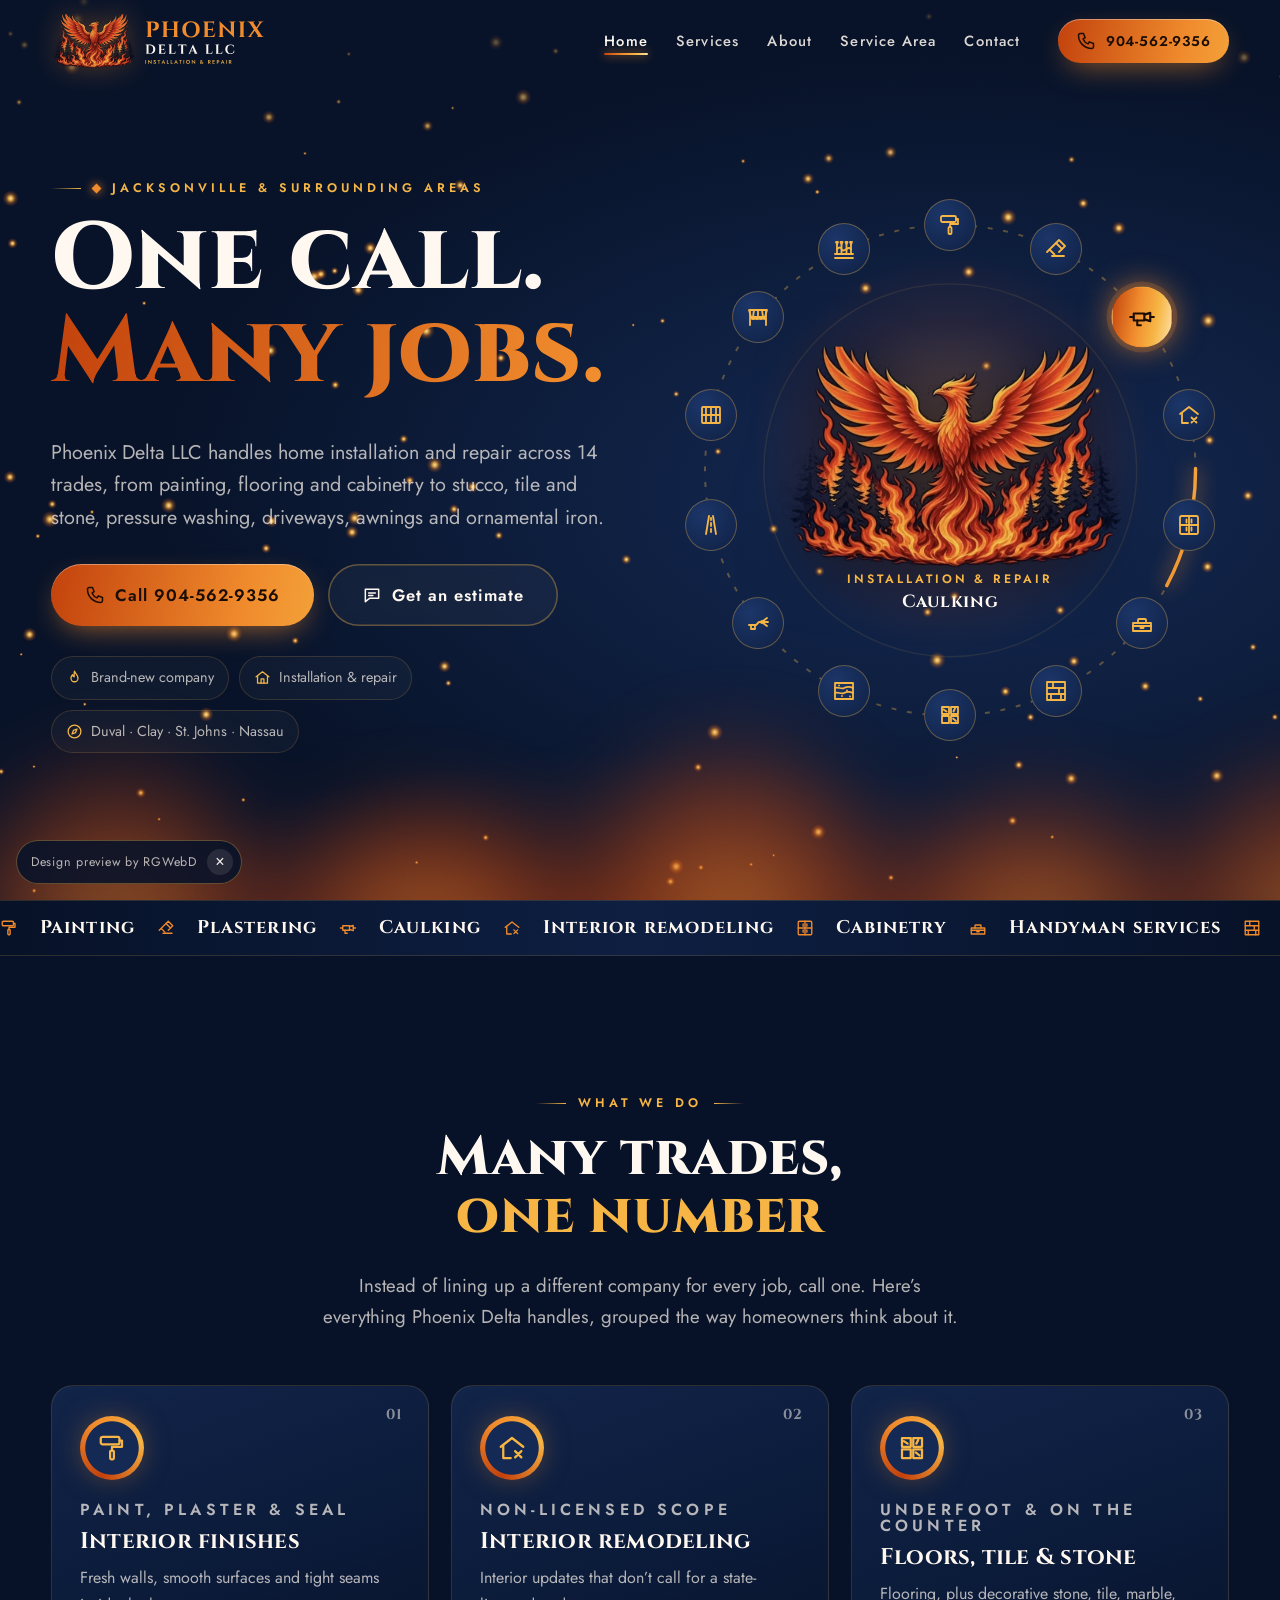
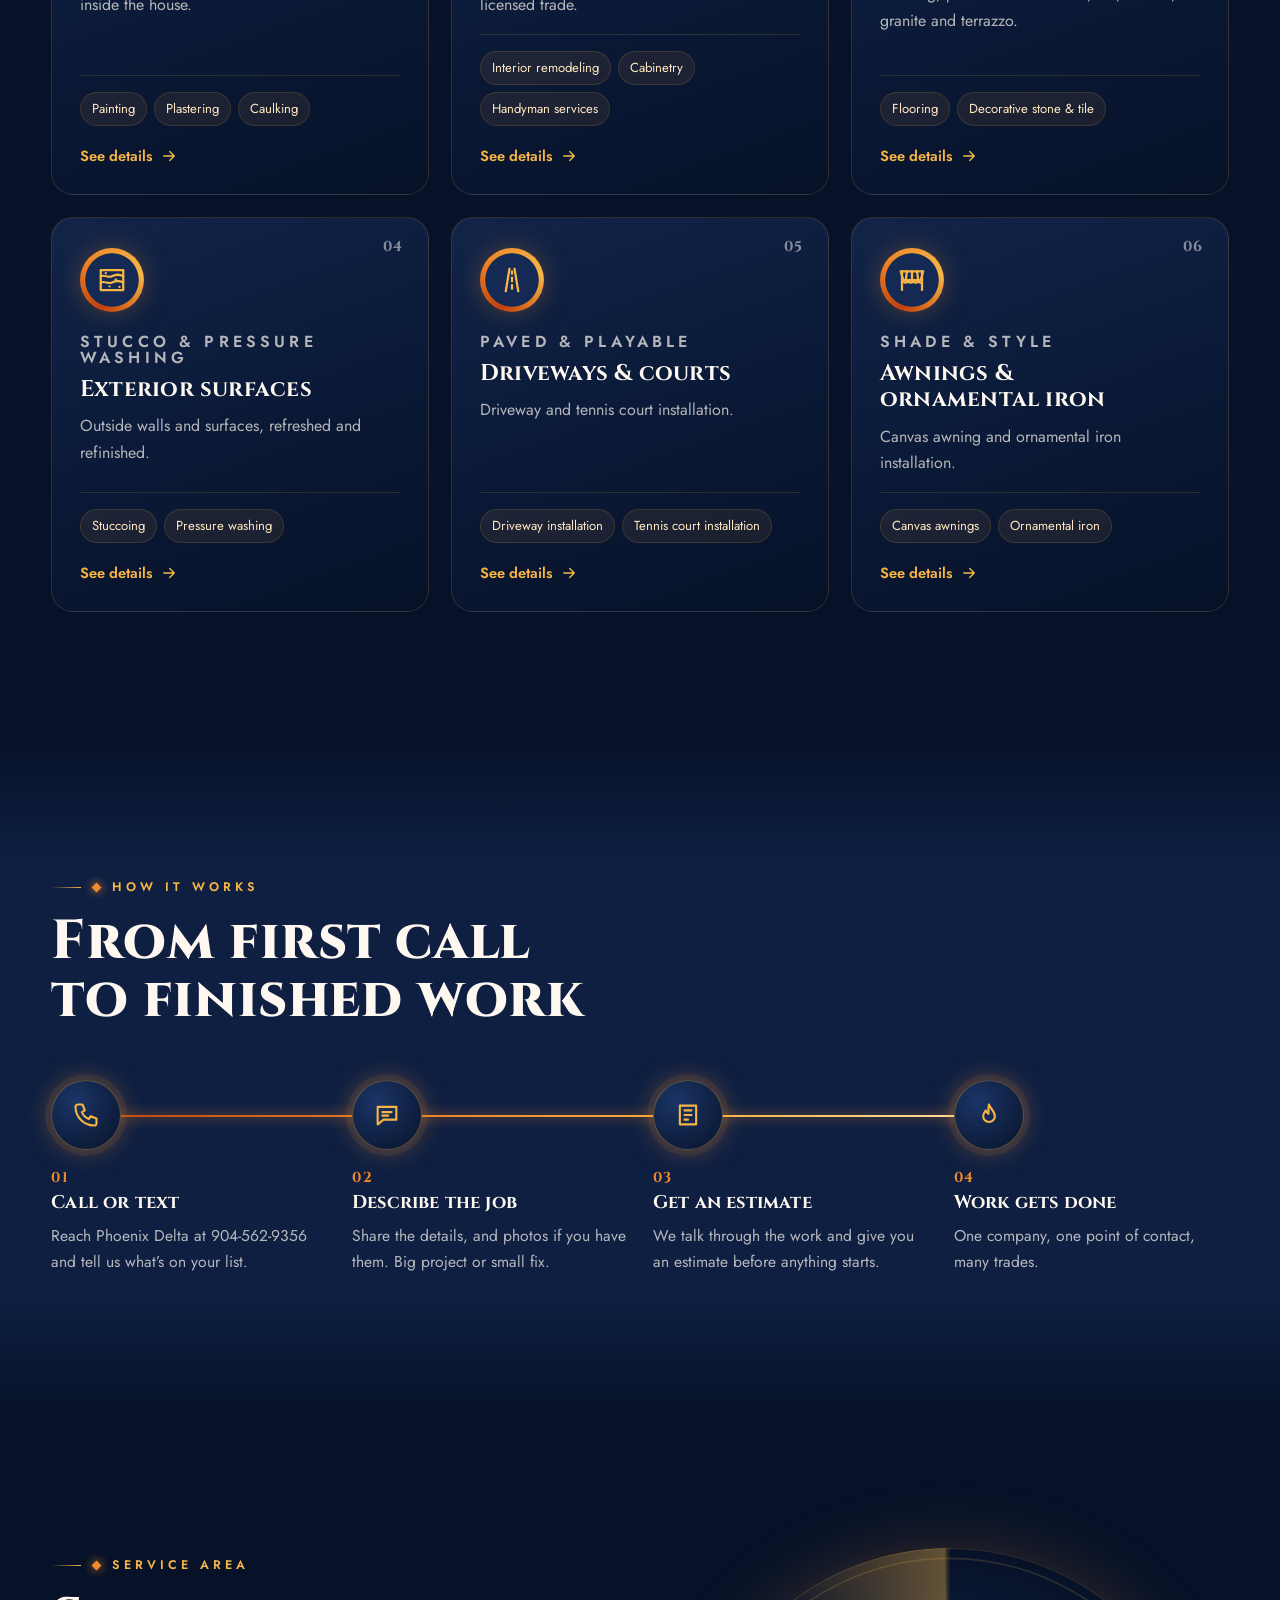
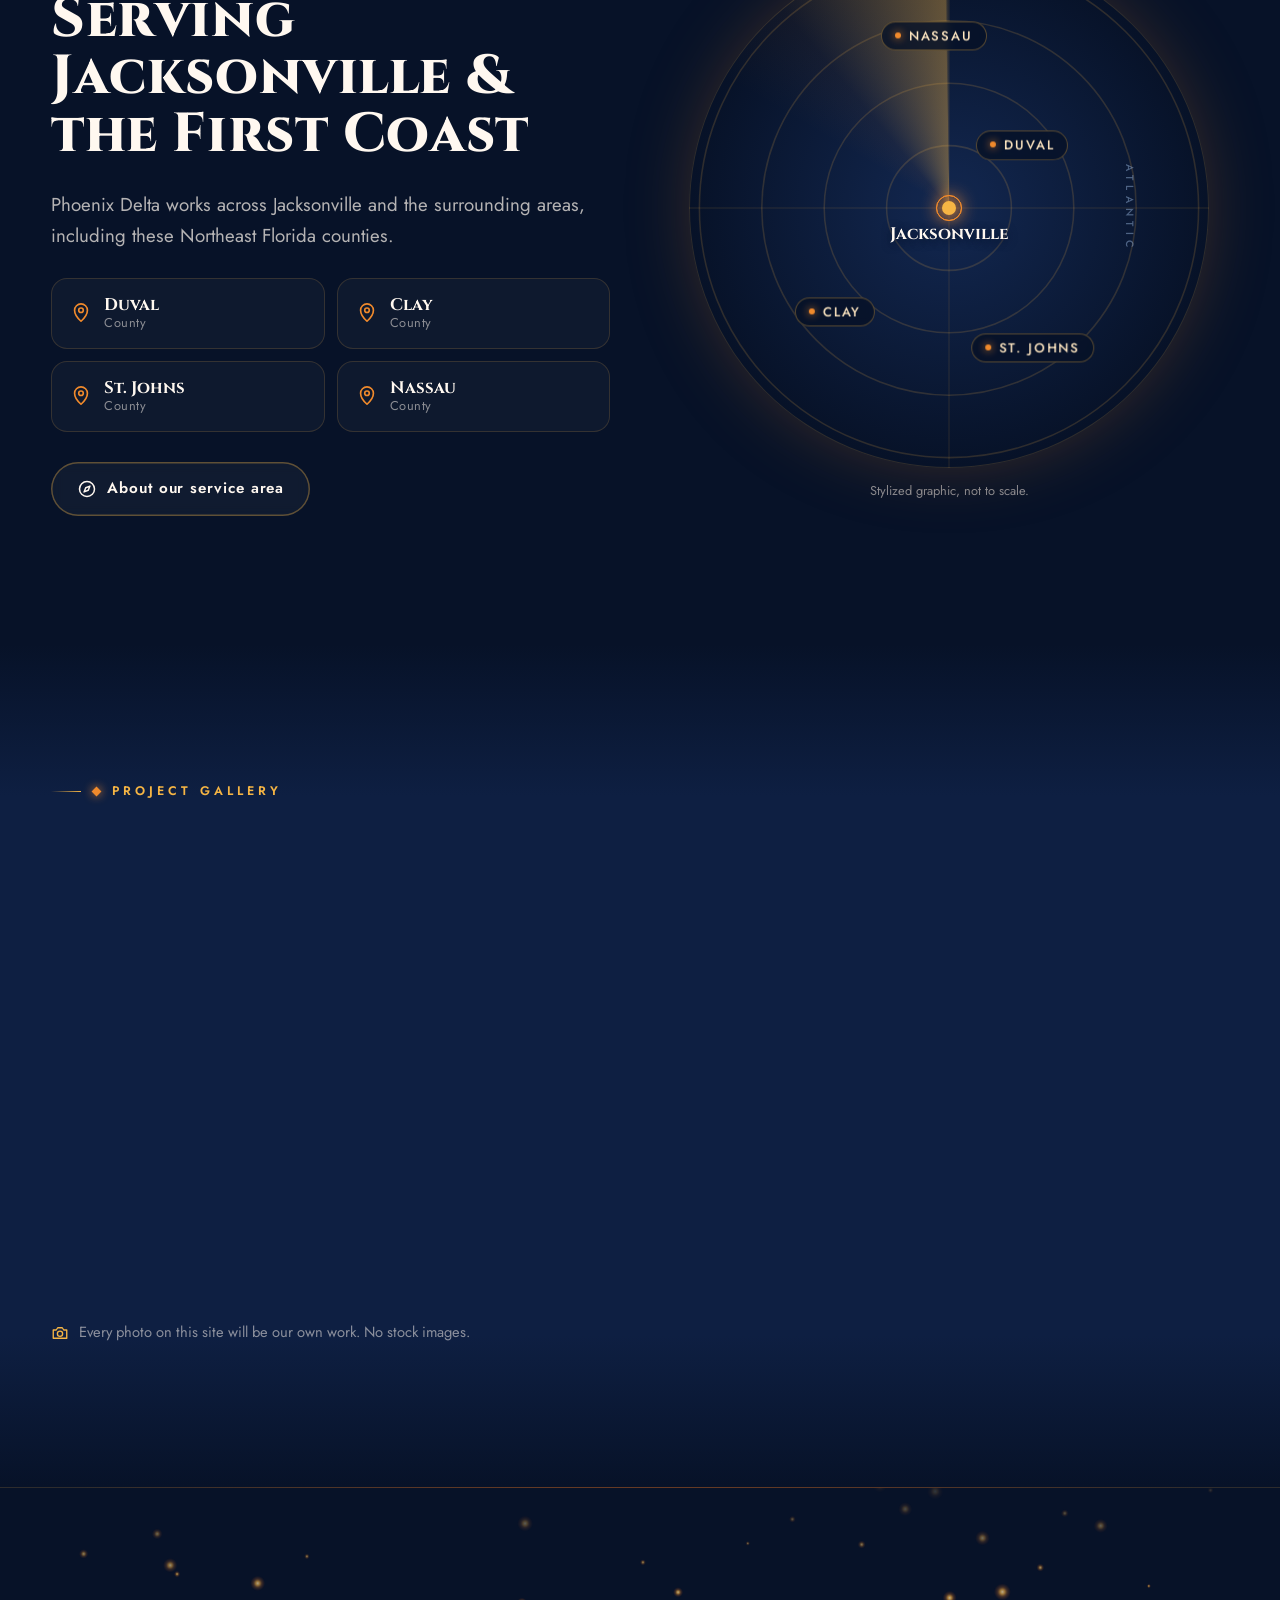
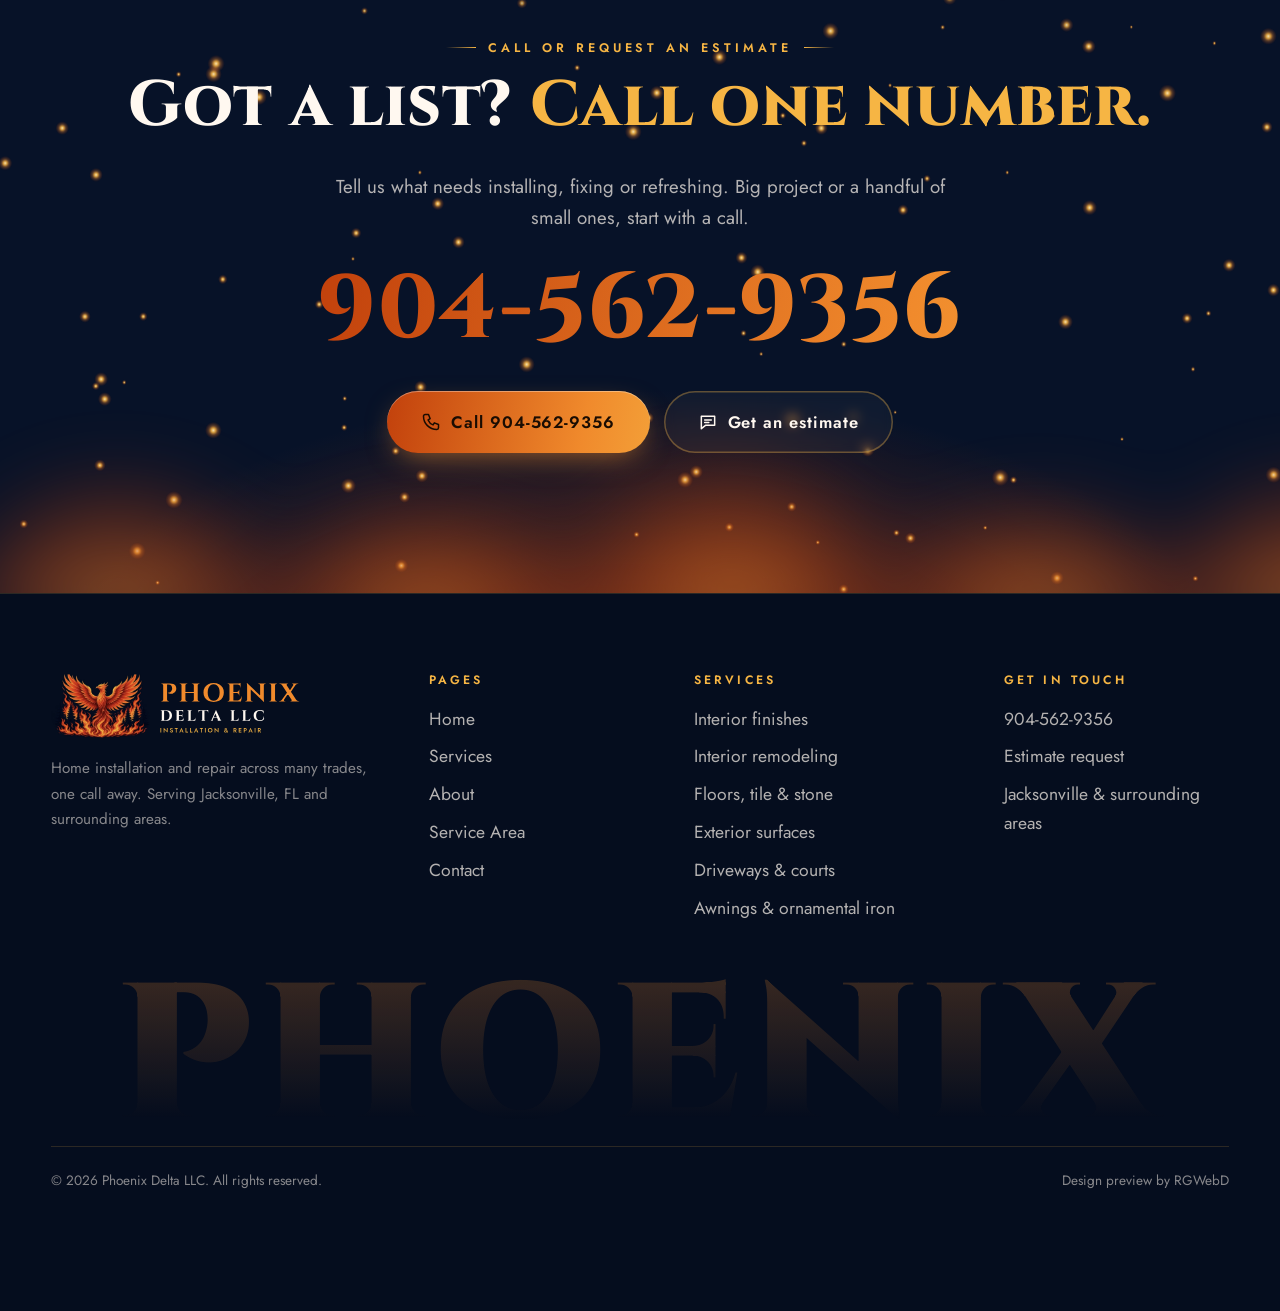
==== index.html @ 7ce7919a "Phoenix Delta LLC website design preview" ====
<!doctype html><html lang="en"><head><meta charset="utf-8"><meta name="viewport" content="width=device-width,initial-scale=1,viewport-fit=cover">
<title>Phoenix Delta LLC | Home Installation &amp; Repair, Jacksonville FL</title><meta name="description" content="Phoenix Delta LLC: home installation and repair in Jacksonville, FL and surrounding areas. Painting, flooring, cabinetry, tile and stone, stucco, pressure washing, driveways, awnings, ornamental iron and more. Call 904-562-9356."><link rel="canonical" href="https://rgwebd.github.io/phoenixdelta/"><meta name="robots" content="index,follow">
<meta name="theme-color" content="#071228"><link rel="icon" href="favicon.ico" sizes="any"><link rel="icon" href="assets/favicon-32.png" type="image/png" sizes="32x32"><link rel="apple-touch-icon" href="apple-touch-icon.png">
<meta property="og:type" content="website"><meta property="og:site_name" content="Phoenix Delta LLC"><meta property="og:title" content="Phoenix Delta LLC | Home Installation &amp; Repair, Jacksonville FL"><meta property="og:description" content="Phoenix Delta LLC: home installation and repair in Jacksonville, FL and surrounding areas. Painting, flooring, cabinetry, tile and stone, stucco, pressure washing, driveways, awnings, ornamental iron and more. Call 904-562-9356."><meta property="og:url" content="https://rgwebd.github.io/phoenixdelta/"><meta property="og:image" content="https://rgwebd.github.io/phoenixdelta/assets/og-image.jpg"><meta property="og:image:width" content="1200"><meta property="og:image:height" content="630"><meta property="og:locale" content="en_US">
<meta name="twitter:card" content="summary_large_image"><meta name="twitter:title" content="Phoenix Delta LLC | Home Installation &amp; Repair, Jacksonville FL"><meta name="twitter:description" content="Phoenix Delta LLC: home installation and repair in Jacksonville, FL and surrounding areas. Painting, flooring, cabinetry, tile and stone, stucco, pressure washing, driveways, awnings, ornamental iron and more. Call 904-562-9356."><meta name="twitter:image" content="https://rgwebd.github.io/phoenixdelta/assets/og-image.jpg">
<link rel="preload" href="assets/fonts/cinzel.woff2" as="font" type="font/woff2" crossorigin><link rel="preload" href="assets/fonts/jost.woff2" as="font" type="font/woff2" crossorigin>
<link rel="stylesheet" href="assets/styles.css"><script>document.documentElement.classList.add('js')</script><script type="application/ld+json">{"@context": "https://schema.org", "@type": "HomeAndConstructionBusiness", "@id": "https://rgwebd.github.io/phoenixdelta/#business", "name": "Phoenix Delta LLC", "slogan": "Installation and Repair", "description": "Phoenix Delta LLC is a home installation and repair company serving Jacksonville, Florida and the surrounding areas: painting, plastering, caulking, interior remodeling (non-licensed work), cabinetry, handyman services, flooring, decorative stone, tile, marble, granite and terrazzo installation, stuccoing, pressure washing, driveway and tennis court installation, and canvas awning and ornamental iron installation.", "url": "https://rgwebd.github.io/phoenixdelta/", "telephone": "+1-904-562-9356", "logo": "https://rgwebd.github.io/phoenixdelta/assets/favicon-512.png", "image": ["https://rgwebd.github.io/phoenixdelta/assets/og-image.jpg", "https://rgwebd.github.io/phoenixdelta/assets/horizontal-dark-1400.png"], "address": {"@type": "PostalAddress", "addressLocality": "Jacksonville", "addressRegion": "FL", "addressCountry": "US"}, "areaServed": [{"@type": "City", "name": "Jacksonville", "containedInPlace": {"@type": "State", "name": "Florida"}}, {"@type": "AdministrativeArea", "name": "Duval County, FL"}, {"@type": "AdministrativeArea", "name": "Clay County, FL"}, {"@type": "AdministrativeArea", "name": "St. Johns County, FL"}, {"@type": "AdministrativeArea", "name": "Nassau County, FL"}], "knowsAbout": ["Painting", "Plastering", "Caulking", "Interior remodeling", "Cabinetry", "Handyman services", "Flooring", "Decorative stone & tile", "Stuccoing", "Pressure washing", "Driveway installation", "Tennis court installation", "Canvas awnings", "Ornamental iron"], "hasOfferCatalog": {"@type": "OfferCatalog", "name": "Home installation and repair services", "itemListElement": [{"@type": "OfferCatalog", "name": "Interior finishes", "itemListElement": [{"@type": "Offer", "itemOffered": {"@type": "Service", "name": "Painting", "description": "Painting for your home, from one room to the whole house.", "areaServed": "Jacksonville, FL", "url": "https://rgwebd.github.io/phoenixdelta/services.html#interior"}}, {"@type": "Offer", "itemOffered": {"@type": "Service", "name": "Plastering", "description": "Plaster installation and repair for walls and ceilings.", "areaServed": "Jacksonville, FL", "url": "https://rgwebd.github.io/phoenixdelta/services.html#interior"}}, {"@type": "Offer", "itemOffered": {"@type": "Service", "name": "Caulking", "description": "Caulking and re-caulking to seal joints and seams.", "areaServed": "Jacksonville, FL", "url": "https://rgwebd.github.io/phoenixdelta/services.html#interior"}}]}, {"@type": "OfferCatalog", "name": "Interior remodeling", "itemListElement": [{"@type": "Offer", "itemOffered": {"@type": "Service", "name": "Interior remodeling", "description": "Interior remodeling projects that don’t include work requiring a state license.", "areaServed": "Jacksonville, FL", "url": "https://rgwebd.github.io/phoenixdelta/services.html#remodel"}}, {"@type": "Offer", "itemOffered": {"@type": "Service", "name": "Cabinetry", "description": "Cabinet installation and repair.", "areaServed": "Jacksonville, FL", "url": "https://rgwebd.github.io/phoenixdelta/services.html#remodel"}}, {"@type": "Offer", "itemOffered": {"@type": "Service", "name": "Handyman services", "description": "The repair list, the punch list and the odd jobs.", "areaServed": "Jacksonville, FL", "url": "https://rgwebd.github.io/phoenixdelta/services.html#remodel"}}]}, {"@type": "OfferCatalog", "name": "Floors, tile & stone", "itemListElement": [{"@type": "Offer", "itemOffered": {"@type": "Service", "name": "Flooring", "description": "Flooring installation and repair.", "areaServed": "Jacksonville, FL", "url": "https://rgwebd.github.io/phoenixdelta/services.html#floors-stone"}}, {"@type": "Offer", "itemOffered": {"@type": "Service", "name": "Decorative stone & tile", "description": "Decorative stone, tile, marble, granite and terrazzo installation.", "areaServed": "Jacksonville, FL", "url": "https://rgwebd.github.io/phoenixdelta/services.html#floors-stone"}}]}, {"@type": "OfferCatalog", "name": "Exterior surfaces", "itemListElement": [{"@type": "Offer", "itemOffered": {"@type": "Service", "name": "Stuccoing", "description": "Stucco application and repair.", "areaServed": "Jacksonville, FL", "url": "https://rgwebd.github.io/phoenixdelta/services.html#exterior"}}, {"@type": "Offer", "itemOffered": {"@type": "Service", "name": "Pressure washing", "description": "Pressure washing for the outside of your home and property.", "areaServed": "Jacksonville, FL", "url": "https://rgwebd.github.io/phoenixdelta/services.html#exterior"}}]}, {"@type": "OfferCatalog", "name": "Driveways & courts", "itemListElement": [{"@type": "Offer", "itemOffered": {"@type": "Service", "name": "Driveway installation", "description": "New driveway installation.", "areaServed": "Jacksonville, FL", "url": "https://rgwebd.github.io/phoenixdelta/services.html#driveways-courts"}}, {"@type": "Offer", "itemOffered": {"@type": "Service", "name": "Tennis court installation", "description": "Tennis court installation.", "areaServed": "Jacksonville, FL", "url": "https://rgwebd.github.io/phoenixdelta/services.html#driveways-courts"}}]}, {"@type": "OfferCatalog", "name": "Awnings & ornamental iron", "itemListElement": [{"@type": "Offer", "itemOffered": {"@type": "Service", "name": "Canvas awnings", "description": "Canvas awning installation.", "areaServed": "Jacksonville, FL", "url": "https://rgwebd.github.io/phoenixdelta/services.html#awnings-iron"}}, {"@type": "Offer", "itemOffered": {"@type": "Service", "name": "Ornamental iron", "description": "Ornamental iron installation.", "areaServed": "Jacksonville, FL", "url": "https://rgwebd.github.io/phoenixdelta/services.html#awnings-iron"}}]}]}}</script></head>
<body><a class="skip" href="#main">Skip to content</a><div class="progress" aria-hidden="true"></div><svg width="0" height="0" style="position:absolute" aria-hidden="true" focusable="false"><defs><linearGradient id="fireg" x1="0" y1="1" x2="1" y2="0"><stop offset="0" stop-color="#C2410C"/><stop offset=".45" stop-color="#F08A2C"/><stop offset="1" stop-color="#F6B544"/></linearGradient></defs></svg>
<header class="hdr"><div class="wrap"><a class="brand" href="index.html" aria-label="Phoenix Delta LLC home"><img class="em" src="assets/img/emblem-600.webp" width="600" height="387" alt=""><img class="wm" src="assets/pd-wordmark-compact.svg" width="216" height="90" alt="Phoenix Delta LLC, Installation and Repair"></a>
<nav class="nav" aria-label="Main"><a href="index.html" aria-current="page">Home</a><a href="services.html">Services</a><a href="about.html">About</a><a href="service-area.html">Service Area</a><a href="contact.html">Contact</a></nav><div class="hdr-cta"><a class="btn sm mag" href="tel:+19045629356" aria-label="Call 904-562-9356"><svg viewBox="0 0 24 24" fill="none" stroke="currentColor" stroke-width="1.8" stroke-linecap="round" stroke-linejoin="round" aria-hidden="true"><path d="M5 3h4l2 5-2.5 1.5a11 11 0 0 0 6 6L16 13l5 2v4a2 2 0 0 1-2 2A16 16 0 0 1 3 5a2 2 0 0 1 2-2z"/></svg><span class="num">904-562-9356</span><span class="sr">Call</span></a></div>
<button class="burger" type="button" aria-expanded="false" aria-controls="mnav" aria-label="Open menu"><span></span><span></span><span></span></button></div></header>
<nav class="mnav" id="mnav" aria-label="Mobile" aria-hidden="true"><a href="index.html" aria-current="page">Home</a><a href="services.html">Services</a><a href="about.html">About</a><a href="service-area.html">Service Area</a><a href="contact.html">Contact</a><div class="ctas"><a class="btn mag " href="tel:+19045629356"><svg viewBox="0 0 24 24" fill="none" stroke="currentColor" stroke-width="1.8" stroke-linecap="round" stroke-linejoin="round" aria-hidden="true"><path d="M5 3h4l2 5-2.5 1.5a11 11 0 0 0 6 6L16 13l5 2v4a2 2 0 0 1-2 2A16 16 0 0 1 3 5a2 2 0 0 1 2-2z"/></svg><span class="lbl">Call 904-562-9356</span></a><a class="btn mag ghost" href="contact.html#estimate"><svg viewBox="0 0 24 24" fill="none" stroke="currentColor" stroke-width="1.8" stroke-linecap="round" stroke-linejoin="round" aria-hidden="true"><path d="M4 5h16v11H9l-5 4z"/><path d="M8 9.5h8M8 12.5h5"/></svg><span class="lbl">Get an estimate</span></a></div></nav><main id="main"><div class="rise" aria-hidden="true"><div class="stage"><div class="glow"></div><img class="bird" src="assets/img/emblem-1200.webp" width="1200" height="774" alt=""><img class="wm" src="assets/pd-wordmark-dark.svg" width="748" height="118" alt=""></div><span class="skipr">Tap to skip</span></div>
<section class="hero"><canvas class="embers" aria-hidden="true"></canvas><div class="flames" aria-hidden="true"><i></i><i></i><i></i><i></i><i></i></div>
<div class="wrap"><div><p class="kicker" data-h="1"><i></i>Jacksonville &amp; surrounding areas</p>
<h1 data-h="2"><span class="l">One call.</span><span class="l fire-t">Many jobs.</span></h1>
<p class="lead" data-h="3">Phoenix Delta LLC handles home installation and repair across 14 trades, from painting, flooring and cabinetry to stucco, tile and stone, pressure washing, driveways, awnings and ornamental iron.</p>
<div class="ctas" data-h="4"><a class="btn mag xl" href="tel:+19045629356"><svg viewBox="0 0 24 24" fill="none" stroke="currentColor" stroke-width="1.8" stroke-linecap="round" stroke-linejoin="round" aria-hidden="true"><path d="M5 3h4l2 5-2.5 1.5a11 11 0 0 0 6 6L16 13l5 2v4a2 2 0 0 1-2 2A16 16 0 0 1 3 5a2 2 0 0 1 2-2z"/></svg><span class="lbl">Call 904-562-9356</span></a><a class="btn mag ghost xl" href="contact.html#estimate"><svg viewBox="0 0 24 24" fill="none" stroke="currentColor" stroke-width="1.8" stroke-linecap="round" stroke-linejoin="round" aria-hidden="true"><path d="M4 5h16v11H9l-5 4z"/><path d="M8 9.5h8M8 12.5h5"/></svg><span class="lbl">Get an estimate</span></a></div>
<ul class="chips" data-h="5"><li><svg viewBox="0 0 24 24" fill="none" stroke="currentColor" stroke-width="1.8" stroke-linecap="round" stroke-linejoin="round" aria-hidden="true"><path d="M12 3c1 3.5 5 5.5 5 10a5 5 0 0 1-10 0c0-2.4 1.3-3.7 2.3-5 .3 1.6 1 2.6 2.2 3 .3-2.6-.4-5.4.5-8z"/></svg>Brand-new company</li><li><svg viewBox="0 0 24 24" fill="none" stroke="currentColor" stroke-width="1.8" stroke-linecap="round" stroke-linejoin="round" aria-hidden="true"><path d="M3 11l9-7 9 7"/><path d="M5 10v10h14V10"/><path d="M10 20v-6h4v6"/></svg>Installation &amp; repair</li><li><svg viewBox="0 0 24 24" fill="none" stroke="currentColor" stroke-width="1.8" stroke-linecap="round" stroke-linejoin="round" aria-hidden="true"><circle cx="12" cy="12" r="9"/><path d="M15.5 8.5l-2 5-5 2 2-5z"/></svg>Duval · Clay · St. Johns · Nassau</li></ul></div>
<div class="orbit" data-h="2"><svg class="ring" viewBox="0 0 100 100" aria-hidden="true"><circle class="r3" cx="50" cy="50" r="38"/><circle class="r1" cx="50" cy="50" r="50"/><circle class="r2" cx="50" cy="50" r="50" pathLength="282"/></svg>
<div class="core"><img src="assets/img/emblem-1200.webp" srcset="assets/img/emblem-600.webp 600w, assets/img/emblem-1200.webp 1200w" sizes="(max-width:980px) 60vw, 360px" width="1200" height="774" alt="Phoenix Delta emblem: a phoenix rising over the coast" fetchpriority="high"><p class="now" aria-live="off">Installation &amp; repair<b>Painting</b></p></div><a class="ob" href="services.html#interior" style="left:50.00%;top:6.00%" data-name="Painting" aria-label="Painting"><svg viewBox="0 0 24 24" fill="none" stroke="currentColor" stroke-width="1.8" stroke-linecap="round" stroke-linejoin="round" aria-hidden="true"><rect x="3" y="3" width="15" height="6" rx="1.5"/><path d="M18 6h2v5h-8v3"/><rect x="10.5" y="14" width="3" height="7" rx="1"/></svg></a><a class="ob" href="services.html#interior" style="left:69.09%;top:10.36%" data-name="Plastering" aria-label="Plastering"><svg viewBox="0 0 24 24" fill="none" stroke="currentColor" stroke-width="1.8" stroke-linecap="round" stroke-linejoin="round" aria-hidden="true"><path d="M3 15l9-9 6 6-3 3"/><path d="M12 6l3-3 6 6-3 3"/><path d="M8 19h12"/><path d="M5.5 12.5l5 5"/></svg></a><a class="ob" href="services.html#interior" style="left:84.40%;top:22.57%" data-name="Caulking" aria-label="Caulking"><svg viewBox="0 0 24 24" fill="none" stroke="currentColor" stroke-width="1.8" stroke-linecap="round" stroke-linejoin="round" aria-hidden="true"><path d="M2 12h3M5 9h9v6H5z"/><path d="M14 10l5-1.5v7L14 14"/><path d="M19 12h3"/><path d="M8 15v4h3"/></svg></a><a class="ob" href="services.html#remodel" style="left:92.90%;top:40.21%" data-name="Interior remodeling" aria-label="Interior remodeling"><svg viewBox="0 0 24 24" fill="none" stroke="currentColor" stroke-width="1.8" stroke-linecap="round" stroke-linejoin="round" aria-hidden="true"><path d="M3 11l9-7 9 7"/><path d="M5 10v10h6"/><path d="M14.5 14.5l5 5M19.5 14.5l-5 5"/><circle cx="17" cy="17" r="0"/></svg></a><a class="ob" href="services.html#remodel" style="left:92.90%;top:59.79%" data-name="Cabinetry" aria-label="Cabinetry"><svg viewBox="0 0 24 24" fill="none" stroke="currentColor" stroke-width="1.8" stroke-linecap="round" stroke-linejoin="round" aria-hidden="true"><rect x="3" y="3" width="18" height="18" rx="1.5"/><path d="M12 3v18M3 12h18"/><path d="M9.5 6.5v3M14.5 6.5v3M9.5 14.5v3M14.5 14.5v3"/></svg></a><a class="ob" href="services.html#remodel" style="left:84.40%;top:77.43%" data-name="Handyman services" aria-label="Handyman services"><svg viewBox="0 0 24 24" fill="none" stroke="currentColor" stroke-width="1.8" stroke-linecap="round" stroke-linejoin="round" aria-hidden="true"><path d="M3 12h18v8H3z"/><path d="M8 12V9a1 1 0 0 1 1-1h6a1 1 0 0 1 1 1v3"/><path d="M3 15h18M10.5 15v2h3v-2"/></svg></a><a class="ob" href="services.html#floors-stone" style="left:69.09%;top:89.64%" data-name="Flooring" aria-label="Flooring"><svg viewBox="0 0 24 24" fill="none" stroke="currentColor" stroke-width="1.8" stroke-linecap="round" stroke-linejoin="round" aria-hidden="true"><path d="M3 3h18v18H3z"/><path d="M3 9h18M3 15h18M9 3v6M15 9v6M7 15v6M17 15v6"/></svg></a><a class="ob" href="services.html#floors-stone" style="left:50.00%;top:94.00%" data-name="Decorative stone &amp; tile" aria-label="Decorative stone &amp; tile"><svg viewBox="0 0 24 24" fill="none" stroke="currentColor" stroke-width="1.8" stroke-linecap="round" stroke-linejoin="round" aria-hidden="true"><path d="M4 4h7v7H4zM13 4h7v7h-7zM4 13h7v7H4zM13 13h7v7h-7z"/><path d="M5.5 6.5l3 2M15 15.5l3 2.5M17 5.5l-1.5 3"/></svg></a><a class="ob" href="services.html#exterior" style="left:30.91%;top:89.64%" data-name="Stuccoing" aria-label="Stuccoing"><svg viewBox="0 0 24 24" fill="none" stroke="currentColor" stroke-width="1.8" stroke-linecap="round" stroke-linejoin="round" aria-hidden="true"><path d="M3 4h18v16H3z"/><path d="M3 9c3-1.6 6 1.6 9 0s6-1.6 9 0M3 14c3-1.6 6 1.6 9 0s6-1.6 9 0"/><path d="M7 6.5h.01M15 11.5h.01M10 17h.01M18 17.5h.01"/></svg></a><a class="ob" href="services.html#exterior" style="left:15.60%;top:77.43%" data-name="Pressure washing" aria-label="Pressure washing"><svg viewBox="0 0 24 24" fill="none" stroke="currentColor" stroke-width="1.8" stroke-linecap="round" stroke-linejoin="round" aria-hidden="true"><path d="M3 14h7l3-3h3"/><path d="M5 14v4h4v-4"/><path d="M17 10l4-3M17 11h5M17 12l4 3"/><circle cx="16" cy="11" r="1"/></svg></a><a class="ob" href="services.html#driveways-courts" style="left:7.10%;top:59.79%" data-name="Driveway installation" aria-label="Driveway installation"><svg viewBox="0 0 24 24" fill="none" stroke="currentColor" stroke-width="1.8" stroke-linecap="round" stroke-linejoin="round" aria-hidden="true"><path d="M7 21L10 3M17 21L14 3"/><path d="M12 5v2M12 10v3M12 16v3"/></svg></a><a class="ob" href="services.html#driveways-courts" style="left:7.10%;top:40.21%" data-name="Tennis court installation" aria-label="Tennis court installation"><svg viewBox="0 0 24 24" fill="none" stroke="currentColor" stroke-width="1.8" stroke-linecap="round" stroke-linejoin="round" aria-hidden="true"><rect x="3" y="4" width="18" height="16" rx="1"/><path d="M12 4v16M3 12h18M7 4v16M17 4v16"/></svg></a><a class="ob" href="services.html#awnings-iron" style="left:15.60%;top:22.57%" data-name="Canvas awnings" aria-label="Canvas awnings"><svg viewBox="0 0 24 24" fill="none" stroke="currentColor" stroke-width="1.8" stroke-linecap="round" stroke-linejoin="round" aria-hidden="true"><path d="M3 5h18l-2 7H5z"/><path d="M5 12c0 1.7 1.3 2 2 2s2-.3 2-2c0 1.7 1.3 2 2 2s2-.3 2-2c0 1.7 1.3 2 2 2s2-.3 2-2c0 1.7 1.3 2 2 2"/><path d="M8 5l-1 7M12 5v7M16 5l1 7"/><path d="M4 5v15M20 5v15"/></svg></a><a class="ob" href="services.html#awnings-iron" style="left:30.91%;top:10.36%" data-name="Ornamental iron" aria-label="Ornamental iron"><svg viewBox="0 0 24 24" fill="none" stroke="currentColor" stroke-width="1.8" stroke-linecap="round" stroke-linejoin="round" aria-hidden="true"><path d="M3 21h18M3 17h18"/><path d="M5 17V7M9.5 17V7M14.5 17V7M19 17V7"/><path d="M5 7l-1 -2h2zM9.5 7l-1-2h2zM14.5 7l-1-2h2zM19 7l-1-2h2z"/><path d="M5 12c2.2-2 4.5-2 4.5 0s2.3 2 5 0 4.5 0 4.5 0"/></svg></a></div></div></section>
<div class="ticker" aria-hidden="true"><ul><li><svg viewBox="0 0 24 24" fill="none" stroke="currentColor" stroke-width="1.8" stroke-linecap="round" stroke-linejoin="round" aria-hidden="true"><rect x="3" y="3" width="15" height="6" rx="1.5"/><path d="M18 6h2v5h-8v3"/><rect x="10.5" y="14" width="3" height="7" rx="1"/></svg>Painting</li><li><svg viewBox="0 0 24 24" fill="none" stroke="currentColor" stroke-width="1.8" stroke-linecap="round" stroke-linejoin="round" aria-hidden="true"><path d="M3 15l9-9 6 6-3 3"/><path d="M12 6l3-3 6 6-3 3"/><path d="M8 19h12"/><path d="M5.5 12.5l5 5"/></svg>Plastering</li><li><svg viewBox="0 0 24 24" fill="none" stroke="currentColor" stroke-width="1.8" stroke-linecap="round" stroke-linejoin="round" aria-hidden="true"><path d="M2 12h3M5 9h9v6H5z"/><path d="M14 10l5-1.5v7L14 14"/><path d="M19 12h3"/><path d="M8 15v4h3"/></svg>Caulking</li><li><svg viewBox="0 0 24 24" fill="none" stroke="currentColor" stroke-width="1.8" stroke-linecap="round" stroke-linejoin="round" aria-hidden="true"><path d="M3 11l9-7 9 7"/><path d="M5 10v10h6"/><path d="M14.5 14.5l5 5M19.5 14.5l-5 5"/><circle cx="17" cy="17" r="0"/></svg>Interior remodeling</li><li><svg viewBox="0 0 24 24" fill="none" stroke="currentColor" stroke-width="1.8" stroke-linecap="round" stroke-linejoin="round" aria-hidden="true"><rect x="3" y="3" width="18" height="18" rx="1.5"/><path d="M12 3v18M3 12h18"/><path d="M9.5 6.5v3M14.5 6.5v3M9.5 14.5v3M14.5 14.5v3"/></svg>Cabinetry</li><li><svg viewBox="0 0 24 24" fill="none" stroke="currentColor" stroke-width="1.8" stroke-linecap="round" stroke-linejoin="round" aria-hidden="true"><path d="M3 12h18v8H3z"/><path d="M8 12V9a1 1 0 0 1 1-1h6a1 1 0 0 1 1 1v3"/><path d="M3 15h18M10.5 15v2h3v-2"/></svg>Handyman services</li><li><svg viewBox="0 0 24 24" fill="none" stroke="currentColor" stroke-width="1.8" stroke-linecap="round" stroke-linejoin="round" aria-hidden="true"><path d="M3 3h18v18H3z"/><path d="M3 9h18M3 15h18M9 3v6M15 9v6M7 15v6M17 15v6"/></svg>Flooring</li><li><svg viewBox="0 0 24 24" fill="none" stroke="currentColor" stroke-width="1.8" stroke-linecap="round" stroke-linejoin="round" aria-hidden="true"><path d="M4 4h7v7H4zM13 4h7v7h-7zM4 13h7v7H4zM13 13h7v7h-7z"/><path d="M5.5 6.5l3 2M15 15.5l3 2.5M17 5.5l-1.5 3"/></svg>Decorative stone &amp; tile</li><li><svg viewBox="0 0 24 24" fill="none" stroke="currentColor" stroke-width="1.8" stroke-linecap="round" stroke-linejoin="round" aria-hidden="true"><path d="M3 4h18v16H3z"/><path d="M3 9c3-1.6 6 1.6 9 0s6-1.6 9 0M3 14c3-1.6 6 1.6 9 0s6-1.6 9 0"/><path d="M7 6.5h.01M15 11.5h.01M10 17h.01M18 17.5h.01"/></svg>Stuccoing</li><li><svg viewBox="0 0 24 24" fill="none" stroke="currentColor" stroke-width="1.8" stroke-linecap="round" stroke-linejoin="round" aria-hidden="true"><path d="M3 14h7l3-3h3"/><path d="M5 14v4h4v-4"/><path d="M17 10l4-3M17 11h5M17 12l4 3"/><circle cx="16" cy="11" r="1"/></svg>Pressure washing</li><li><svg viewBox="0 0 24 24" fill="none" stroke="currentColor" stroke-width="1.8" stroke-linecap="round" stroke-linejoin="round" aria-hidden="true"><path d="M7 21L10 3M17 21L14 3"/><path d="M12 5v2M12 10v3M12 16v3"/></svg>Driveway installation</li><li><svg viewBox="0 0 24 24" fill="none" stroke="currentColor" stroke-width="1.8" stroke-linecap="round" stroke-linejoin="round" aria-hidden="true"><rect x="3" y="4" width="18" height="16" rx="1"/><path d="M12 4v16M3 12h18M7 4v16M17 4v16"/></svg>Tennis court installation</li><li><svg viewBox="0 0 24 24" fill="none" stroke="currentColor" stroke-width="1.8" stroke-linecap="round" stroke-linejoin="round" aria-hidden="true"><path d="M3 5h18l-2 7H5z"/><path d="M5 12c0 1.7 1.3 2 2 2s2-.3 2-2c0 1.7 1.3 2 2 2s2-.3 2-2c0 1.7 1.3 2 2 2s2-.3 2-2c0 1.7 1.3 2 2 2"/><path d="M8 5l-1 7M12 5v7M16 5l1 7"/><path d="M4 5v15M20 5v15"/></svg>Canvas awnings</li><li><svg viewBox="0 0 24 24" fill="none" stroke="currentColor" stroke-width="1.8" stroke-linecap="round" stroke-linejoin="round" aria-hidden="true"><path d="M3 21h18M3 17h18"/><path d="M5 17V7M9.5 17V7M14.5 17V7M19 17V7"/><path d="M5 7l-1 -2h2zM9.5 7l-1-2h2zM14.5 7l-1-2h2zM19 7l-1-2h2z"/><path d="M5 12c2.2-2 4.5-2 4.5 0s2.3 2 5 0 4.5 0 4.5 0"/></svg>Ornamental iron</li><li><svg viewBox="0 0 24 24" fill="none" stroke="currentColor" stroke-width="1.8" stroke-linecap="round" stroke-linejoin="round" aria-hidden="true"><rect x="3" y="3" width="15" height="6" rx="1.5"/><path d="M18 6h2v5h-8v3"/><rect x="10.5" y="14" width="3" height="7" rx="1"/></svg>Painting</li><li><svg viewBox="0 0 24 24" fill="none" stroke="currentColor" stroke-width="1.8" stroke-linecap="round" stroke-linejoin="round" aria-hidden="true"><path d="M3 15l9-9 6 6-3 3"/><path d="M12 6l3-3 6 6-3 3"/><path d="M8 19h12"/><path d="M5.5 12.5l5 5"/></svg>Plastering</li><li><svg viewBox="0 0 24 24" fill="none" stroke="currentColor" stroke-width="1.8" stroke-linecap="round" stroke-linejoin="round" aria-hidden="true"><path d="M2 12h3M5 9h9v6H5z"/><path d="M14 10l5-1.5v7L14 14"/><path d="M19 12h3"/><path d="M8 15v4h3"/></svg>Caulking</li><li><svg viewBox="0 0 24 24" fill="none" stroke="currentColor" stroke-width="1.8" stroke-linecap="round" stroke-linejoin="round" aria-hidden="true"><path d="M3 11l9-7 9 7"/><path d="M5 10v10h6"/><path d="M14.5 14.5l5 5M19.5 14.5l-5 5"/><circle cx="17" cy="17" r="0"/></svg>Interior remodeling</li><li><svg viewBox="0 0 24 24" fill="none" stroke="currentColor" stroke-width="1.8" stroke-linecap="round" stroke-linejoin="round" aria-hidden="true"><rect x="3" y="3" width="18" height="18" rx="1.5"/><path d="M12 3v18M3 12h18"/><path d="M9.5 6.5v3M14.5 6.5v3M9.5 14.5v3M14.5 14.5v3"/></svg>Cabinetry</li><li><svg viewBox="0 0 24 24" fill="none" stroke="currentColor" stroke-width="1.8" stroke-linecap="round" stroke-linejoin="round" aria-hidden="true"><path d="M3 12h18v8H3z"/><path d="M8 12V9a1 1 0 0 1 1-1h6a1 1 0 0 1 1 1v3"/><path d="M3 15h18M10.5 15v2h3v-2"/></svg>Handyman services</li><li><svg viewBox="0 0 24 24" fill="none" stroke="currentColor" stroke-width="1.8" stroke-linecap="round" stroke-linejoin="round" aria-hidden="true"><path d="M3 3h18v18H3z"/><path d="M3 9h18M3 15h18M9 3v6M15 9v6M7 15v6M17 15v6"/></svg>Flooring</li><li><svg viewBox="0 0 24 24" fill="none" stroke="currentColor" stroke-width="1.8" stroke-linecap="round" stroke-linejoin="round" aria-hidden="true"><path d="M4 4h7v7H4zM13 4h7v7h-7zM4 13h7v7H4zM13 13h7v7h-7z"/><path d="M5.5 6.5l3 2M15 15.5l3 2.5M17 5.5l-1.5 3"/></svg>Decorative stone &amp; tile</li><li><svg viewBox="0 0 24 24" fill="none" stroke="currentColor" stroke-width="1.8" stroke-linecap="round" stroke-linejoin="round" aria-hidden="true"><path d="M3 4h18v16H3z"/><path d="M3 9c3-1.6 6 1.6 9 0s6-1.6 9 0M3 14c3-1.6 6 1.6 9 0s6-1.6 9 0"/><path d="M7 6.5h.01M15 11.5h.01M10 17h.01M18 17.5h.01"/></svg>Stuccoing</li><li><svg viewBox="0 0 24 24" fill="none" stroke="currentColor" stroke-width="1.8" stroke-linecap="round" stroke-linejoin="round" aria-hidden="true"><path d="M3 14h7l3-3h3"/><path d="M5 14v4h4v-4"/><path d="M17 10l4-3M17 11h5M17 12l4 3"/><circle cx="16" cy="11" r="1"/></svg>Pressure washing</li><li><svg viewBox="0 0 24 24" fill="none" stroke="currentColor" stroke-width="1.8" stroke-linecap="round" stroke-linejoin="round" aria-hidden="true"><path d="M7 21L10 3M17 21L14 3"/><path d="M12 5v2M12 10v3M12 16v3"/></svg>Driveway installation</li><li><svg viewBox="0 0 24 24" fill="none" stroke="currentColor" stroke-width="1.8" stroke-linecap="round" stroke-linejoin="round" aria-hidden="true"><rect x="3" y="4" width="18" height="16" rx="1"/><path d="M12 4v16M3 12h18M7 4v16M17 4v16"/></svg>Tennis court installation</li><li><svg viewBox="0 0 24 24" fill="none" stroke="currentColor" stroke-width="1.8" stroke-linecap="round" stroke-linejoin="round" aria-hidden="true"><path d="M3 5h18l-2 7H5z"/><path d="M5 12c0 1.7 1.3 2 2 2s2-.3 2-2c0 1.7 1.3 2 2 2s2-.3 2-2c0 1.7 1.3 2 2 2s2-.3 2-2c0 1.7 1.3 2 2 2"/><path d="M8 5l-1 7M12 5v7M16 5l1 7"/><path d="M4 5v15M20 5v15"/></svg>Canvas awnings</li><li><svg viewBox="0 0 24 24" fill="none" stroke="currentColor" stroke-width="1.8" stroke-linecap="round" stroke-linejoin="round" aria-hidden="true"><path d="M3 21h18M3 17h18"/><path d="M5 17V7M9.5 17V7M14.5 17V7M19 17V7"/><path d="M5 7l-1 -2h2zM9.5 7l-1-2h2zM14.5 7l-1-2h2zM19 7l-1-2h2z"/><path d="M5 12c2.2-2 4.5-2 4.5 0s2.3 2 5 0 4.5 0 4.5 0"/></svg>Ornamental iron</li></ul></div>
<section class="sec" id="services"><div class="wrap"><div class="shead c"><p class="kicker both">What we do</p><h2 class="split-h">Many trades, <span class="gold">one number</span></h2><p class="lead" data-r>Instead of lining up a different company for every job, call one. Here’s everything Phoenix Delta handles, grouped the way homeowners think about it.</p></div>
<div class="groups stagger"><a class="gcard" href="services.html#interior"><span class="n">01</span><span class="ic"><svg viewBox="0 0 24 24" fill="none" stroke="currentColor" stroke-width="1.8" stroke-linecap="round" stroke-linejoin="round" aria-hidden="true"><rect x="3" y="3" width="15" height="6" rx="1.5"/><path d="M18 6h2v5h-8v3"/><rect x="10.5" y="14" width="3" height="7" rx="1"/></svg></span><p class="label" style="margin-bottom:10px">Paint, plaster & seal</p><h3>Interior finishes</h3><p>Fresh walls, smooth surfaces and tight seams inside the house.</p><ul><li>Painting</li><li>Plastering</li><li>Caulking</li></ul><span class="go">See details <svg viewBox="0 0 24 24" fill="none" stroke="currentColor" stroke-width="1.8" stroke-linecap="round" stroke-linejoin="round" aria-hidden="true"><path d="M5 12h14M13 6l6 6-6 6"/></svg></span></a><a class="gcard" href="services.html#remodel"><span class="n">02</span><span class="ic"><svg viewBox="0 0 24 24" fill="none" stroke="currentColor" stroke-width="1.8" stroke-linecap="round" stroke-linejoin="round" aria-hidden="true"><path d="M3 11l9-7 9 7"/><path d="M5 10v10h6"/><path d="M14.5 14.5l5 5M19.5 14.5l-5 5"/><circle cx="17" cy="17" r="0"/></svg></span><p class="label" style="margin-bottom:10px">Non-licensed scope</p><h3>Interior remodeling</h3><p>Interior updates that don’t call for a state-licensed trade.</p><ul><li>Interior remodeling</li><li>Cabinetry</li><li>Handyman services</li></ul><span class="go">See details <svg viewBox="0 0 24 24" fill="none" stroke="currentColor" stroke-width="1.8" stroke-linecap="round" stroke-linejoin="round" aria-hidden="true"><path d="M5 12h14M13 6l6 6-6 6"/></svg></span></a><a class="gcard" href="services.html#floors-stone"><span class="n">03</span><span class="ic"><svg viewBox="0 0 24 24" fill="none" stroke="currentColor" stroke-width="1.8" stroke-linecap="round" stroke-linejoin="round" aria-hidden="true"><path d="M4 4h7v7H4zM13 4h7v7h-7zM4 13h7v7H4zM13 13h7v7h-7z"/><path d="M5.5 6.5l3 2M15 15.5l3 2.5M17 5.5l-1.5 3"/></svg></span><p class="label" style="margin-bottom:10px">Underfoot & on the counter</p><h3>Floors, tile & stone</h3><p>Flooring, plus decorative stone, tile, marble, granite and terrazzo.</p><ul><li>Flooring</li><li>Decorative stone & tile</li></ul><span class="go">See details <svg viewBox="0 0 24 24" fill="none" stroke="currentColor" stroke-width="1.8" stroke-linecap="round" stroke-linejoin="round" aria-hidden="true"><path d="M5 12h14M13 6l6 6-6 6"/></svg></span></a><a class="gcard" href="services.html#exterior"><span class="n">04</span><span class="ic"><svg viewBox="0 0 24 24" fill="none" stroke="currentColor" stroke-width="1.8" stroke-linecap="round" stroke-linejoin="round" aria-hidden="true"><path d="M3 4h18v16H3z"/><path d="M3 9c3-1.6 6 1.6 9 0s6-1.6 9 0M3 14c3-1.6 6 1.6 9 0s6-1.6 9 0"/><path d="M7 6.5h.01M15 11.5h.01M10 17h.01M18 17.5h.01"/></svg></span><p class="label" style="margin-bottom:10px">Stucco & pressure washing</p><h3>Exterior surfaces</h3><p>Outside walls and surfaces, refreshed and refinished.</p><ul><li>Stuccoing</li><li>Pressure washing</li></ul><span class="go">See details <svg viewBox="0 0 24 24" fill="none" stroke="currentColor" stroke-width="1.8" stroke-linecap="round" stroke-linejoin="round" aria-hidden="true"><path d="M5 12h14M13 6l6 6-6 6"/></svg></span></a><a class="gcard" href="services.html#driveways-courts"><span class="n">05</span><span class="ic"><svg viewBox="0 0 24 24" fill="none" stroke="currentColor" stroke-width="1.8" stroke-linecap="round" stroke-linejoin="round" aria-hidden="true"><path d="M7 21L10 3M17 21L14 3"/><path d="M12 5v2M12 10v3M12 16v3"/></svg></span><p class="label" style="margin-bottom:10px">Paved & playable</p><h3>Driveways & courts</h3><p>Driveway and tennis court installation.</p><ul><li>Driveway installation</li><li>Tennis court installation</li></ul><span class="go">See details <svg viewBox="0 0 24 24" fill="none" stroke="currentColor" stroke-width="1.8" stroke-linecap="round" stroke-linejoin="round" aria-hidden="true"><path d="M5 12h14M13 6l6 6-6 6"/></svg></span></a><a class="gcard" href="services.html#awnings-iron"><span class="n">06</span><span class="ic"><svg viewBox="0 0 24 24" fill="none" stroke="currentColor" stroke-width="1.8" stroke-linecap="round" stroke-linejoin="round" aria-hidden="true"><path d="M3 5h18l-2 7H5z"/><path d="M5 12c0 1.7 1.3 2 2 2s2-.3 2-2c0 1.7 1.3 2 2 2s2-.3 2-2c0 1.7 1.3 2 2 2s2-.3 2-2c0 1.7 1.3 2 2 2"/><path d="M8 5l-1 7M12 5v7M16 5l1 7"/><path d="M4 5v15M20 5v15"/></svg></span><p class="label" style="margin-bottom:10px">Shade & style</p><h3>Awnings & ornamental iron</h3><p>Canvas awning and ornamental iron installation.</p><ul><li>Canvas awnings</li><li>Ornamental iron</li></ul><span class="go">See details <svg viewBox="0 0 24 24" fill="none" stroke="currentColor" stroke-width="1.8" stroke-linecap="round" stroke-linejoin="round" aria-hidden="true"><path d="M5 12h14M13 6l6 6-6 6"/></svg></span></a></div></div></section>
<section class="sec alt"><div class="wrap"><div class="shead"><p class="kicker"><i></i>How it works</p><h2 class="split-h">From first call to finished work</h2></div><div class="flow"><div class="step"><div class="dot"><svg viewBox="0 0 24 24" fill="none" stroke="currentColor" stroke-width="1.8" stroke-linecap="round" stroke-linejoin="round" aria-hidden="true"><path d="M5 3h4l2 5-2.5 1.5a11 11 0 0 0 6 6L16 13l5 2v4a2 2 0 0 1-2 2A16 16 0 0 1 3 5a2 2 0 0 1 2-2z"/></svg></div><h3>Call or text</h3><p>Reach Phoenix Delta at 904-562-9356 and tell us what’s on your list.</p></div><div class="step"><div class="dot"><svg viewBox="0 0 24 24" fill="none" stroke="currentColor" stroke-width="1.8" stroke-linecap="round" stroke-linejoin="round" aria-hidden="true"><path d="M4 5h16v11H9l-5 4z"/><path d="M8 9.5h8M8 12.5h5"/></svg></div><h3>Describe the job</h3><p>Share the details, and photos if you have them. Big project or small fix.</p></div><div class="step"><div class="dot"><svg viewBox="0 0 24 24" fill="none" stroke="currentColor" stroke-width="1.8" stroke-linecap="round" stroke-linejoin="round" aria-hidden="true"><path d="M5 4h14v16H5z"/><path d="M9 8h6M9 12h6M9 16h3"/></svg></div><h3>Get an estimate</h3><p>We talk through the work and give you an estimate before anything starts.</p></div><div class="step"><div class="dot"><svg viewBox="0 0 24 24" fill="none" stroke="currentColor" stroke-width="1.8" stroke-linecap="round" stroke-linejoin="round" aria-hidden="true"><path d="M12 3c1 3.5 5 5.5 5 10a5 5 0 0 1-10 0c0-2.4 1.3-3.7 2.3-5 .3 1.6 1 2.6 2.2 3 .3-2.6-.4-5.4.5-8z"/></svg></div><h3>Work gets done</h3><p>One company, one point of contact, many trades.</p></div></div></div></section>
<section class="sec"><div class="wrap area"><div data-r="left"><p class="kicker"><i></i>Service area</p><h2 class="split-h">Serving Jacksonville &amp; the First Coast</h2><p class="lead">Phoenix Delta works across Jacksonville and the surrounding areas, including these Northeast Florida counties.</p><ul class="clist"><li><svg viewBox="0 0 24 24" fill="none" stroke="currentColor" stroke-width="1.8" stroke-linecap="round" stroke-linejoin="round" aria-hidden="true"><path d="M12 21s7-6.2 7-12a7 7 0 0 0-14 0c0 5.8 7 12 7 12z"/><circle cx="12" cy="9" r="2.5"/></svg><span>Duval<small>County</small></span></li><li><svg viewBox="0 0 24 24" fill="none" stroke="currentColor" stroke-width="1.8" stroke-linecap="round" stroke-linejoin="round" aria-hidden="true"><path d="M12 21s7-6.2 7-12a7 7 0 0 0-14 0c0 5.8 7 12 7 12z"/><circle cx="12" cy="9" r="2.5"/></svg><span>Clay<small>County</small></span></li><li><svg viewBox="0 0 24 24" fill="none" stroke="currentColor" stroke-width="1.8" stroke-linecap="round" stroke-linejoin="round" aria-hidden="true"><path d="M12 21s7-6.2 7-12a7 7 0 0 0-14 0c0 5.8 7 12 7 12z"/><circle cx="12" cy="9" r="2.5"/></svg><span>St. Johns<small>County</small></span></li><li><svg viewBox="0 0 24 24" fill="none" stroke="currentColor" stroke-width="1.8" stroke-linecap="round" stroke-linejoin="round" aria-hidden="true"><path d="M12 21s7-6.2 7-12a7 7 0 0 0-14 0c0 5.8 7 12 7 12z"/><circle cx="12" cy="9" r="2.5"/></svg><span>Nassau<small>County</small></span></li></ul><a class="btn mag ghost" href="service-area.html"><svg viewBox="0 0 24 24" fill="none" stroke="currentColor" stroke-width="1.8" stroke-linecap="round" stroke-linejoin="round" aria-hidden="true"><circle cx="12" cy="12" r="9"/><path d="M15.5 8.5l-2 5-5 2 2-5z"/></svg><span class="lbl">About our service area</span></a></div><div><div class="radar" data-r="zoom" role="img" aria-label="Stylized service-area graphic: Jacksonville at the center, with Nassau, Duval, Clay and St. Johns counties around it"><svg class="rings" viewBox="0 0 100 100" aria-hidden="true"><circle cx="50" cy="50" r="12"/><circle cx="50" cy="50" r="24"/><circle cx="50" cy="50" r="36"/><circle cx="50" cy="50" r="48"/><line x1="50" y1="0" x2="50" y2="100"/><line x1="0" y1="50" x2="100" y2="50"/></svg><div class="sweep"></div><span class="ctr"></span><span class="city">Jacksonville</span><span class="cty" style="left:47%;top:17%">Nassau</span><span class="cty" style="left:64%;top:38%">Duval</span><span class="cty" style="left:28%;top:70%">Clay</span><span class="cty" style="left:66%;top:77%">St. Johns</span><span class="sea">Atlantic</span></div><p class="radar-note">Stylized graphic, not to scale.</p></div></div></section>
<section class="sec alt"><div class="wrap"><div class="shead"><p class="kicker"><i></i>Project gallery</p><h2 class="split-h">Our work, coming soon</h2><p class="lead" data-r>Phoenix Delta is just getting started. Photos of real finished projects will go here as the jobs are completed.</p></div><div class="slots stagger"><!-- PHOTO SLOT "s-paint": set SLOTS in data.py to swap in a real photo --><figure class="slot" data-slot="s-paint"><div class="ph"><svg viewBox="0 0 24 24" fill="none" stroke="currentColor" stroke-width="1.8" stroke-linecap="round" stroke-linejoin="round" aria-hidden="true"><path d="M3 8h4l2-3h6l2 3h4v11H3z"/><circle cx="12" cy="13" r="3.5"/></svg><b>Painting</b><span>Project photos coming soon</span></div></figure><!-- PHOTO SLOT "s-floor": set SLOTS in data.py to swap in a real photo --><figure class="slot" data-slot="s-floor"><div class="ph"><svg viewBox="0 0 24 24" fill="none" stroke="currentColor" stroke-width="1.8" stroke-linecap="round" stroke-linejoin="round" aria-hidden="true"><path d="M3 8h4l2-3h6l2 3h4v11H3z"/><circle cx="12" cy="13" r="3.5"/></svg><b>Flooring &amp; tile</b><span>Project photos coming soon</span></div></figure><!-- PHOTO SLOT "s-exterior": set SLOTS in data.py to swap in a real photo --><figure class="slot" data-slot="s-exterior"><div class="ph"><svg viewBox="0 0 24 24" fill="none" stroke="currentColor" stroke-width="1.8" stroke-linecap="round" stroke-linejoin="round" aria-hidden="true"><path d="M3 8h4l2-3h6l2 3h4v11H3z"/><circle cx="12" cy="13" r="3.5"/></svg><b>Pressure washing &amp; stucco</b><span>Project photos coming soon</span></div></figure></div><p class="slots-note"><svg viewBox="0 0 24 24" fill="none" stroke="currentColor" stroke-width="1.8" stroke-linecap="round" stroke-linejoin="round" aria-hidden="true"><path d="M3 8h4l2-3h6l2 3h4v11H3z"/><circle cx="12" cy="13" r="3.5"/></svg>Every photo on this site will be our own work. No stock images.</p></div></section>
<section class="cta"><canvas class="embers" data-n="1.2" aria-hidden="true"></canvas><div class="flames" aria-hidden="true"><i></i><i></i><i></i><i></i><i></i></div><div class="wrap"><p class="kicker both">Call or request an estimate</p><h2 class="split-h">Got a list? <span class='gold'>Call one number.</span></h2><p class="lead">Tell us what needs installing, fixing or refreshing. Big project or a handful of small ones, start with a call.</p><a class="phone fire-t" href="tel:+19045629356">904-562-9356</a><div class="ctas"><a class="btn mag xl" href="tel:+19045629356"><svg viewBox="0 0 24 24" fill="none" stroke="currentColor" stroke-width="1.8" stroke-linecap="round" stroke-linejoin="round" aria-hidden="true"><path d="M5 3h4l2 5-2.5 1.5a11 11 0 0 0 6 6L16 13l5 2v4a2 2 0 0 1-2 2A16 16 0 0 1 3 5a2 2 0 0 1 2-2z"/></svg><span class="lbl">Call 904-562-9356</span></a><a class="btn mag ghost xl" href="contact.html#estimate"><svg viewBox="0 0 24 24" fill="none" stroke="currentColor" stroke-width="1.8" stroke-linecap="round" stroke-linejoin="round" aria-hidden="true"><path d="M4 5h16v11H9l-5 4z"/><path d="M8 9.5h8M8 12.5h5"/></svg><span class="lbl">Get an estimate</span></a></div></div></section></main><footer class="ftr"><div class="wrap"><div class="fgrid">
<div><div class="flogo"><img src="assets/img/emblem-600.webp" width="600" height="387" alt="" loading="lazy"><img src="assets/pd-wordmark-compact.svg" width="216" height="90" alt="Phoenix Delta LLC" loading="lazy"></div><p>Home installation and repair across many trades, one call away. Serving Jacksonville, FL and surrounding areas.</p></div>
<div><h4>Pages</h4><ul><li><a href="index.html">Home</a></li><li><a href="services.html">Services</a></li><li><a href="about.html">About</a></li><li><a href="service-area.html">Service Area</a></li><li><a href="contact.html">Contact</a></li></ul></div><div><h4>Services</h4><ul><li><a href="services.html#interior">Interior finishes</a></li><li><a href="services.html#remodel">Interior remodeling</a></li><li><a href="services.html#floors-stone">Floors, tile & stone</a></li><li><a href="services.html#exterior">Exterior surfaces</a></li><li><a href="services.html#driveways-courts">Driveways & courts</a></li><li><a href="services.html#awnings-iron">Awnings & ornamental iron</a></li></ul></div>
<div><h4>Get in touch</h4><ul><li><a href="tel:+19045629356">904-562-9356</a></li><li><a href="contact.html#estimate">Estimate request</a></li><li><a href="service-area.html">Jacksonville &amp; surrounding areas</a></li></ul></div>
</div><div class="bigword" aria-hidden="true">PHOENIX</div><div class="legal"><span>© 2026 Phoenix Delta LLC. All rights reserved.</span><span>Design preview by RGWebD</span></div></div></footer>
<div class="mbar"><a class="btn mag " href="tel:+19045629356"><svg viewBox="0 0 24 24" fill="none" stroke="currentColor" stroke-width="1.8" stroke-linecap="round" stroke-linejoin="round" aria-hidden="true"><path d="M5 3h4l2 5-2.5 1.5a11 11 0 0 0 6 6L16 13l5 2v4a2 2 0 0 1-2 2A16 16 0 0 1 3 5a2 2 0 0 1 2-2z"/></svg><span class="lbl">Call now</span></a><a class="btn mag ghost" href="contact.html#estimate"><svg viewBox="0 0 24 24" fill="none" stroke="currentColor" stroke-width="1.8" stroke-linecap="round" stroke-linejoin="round" aria-hidden="true"><path d="M4 5h16v11H9l-5 4z"/><path d="M8 9.5h8M8 12.5h5"/></svg><span class="lbl">Estimate</span></a></div>
<div class="demo" role="note">Design preview by RGWebD<button type="button" aria-label="Dismiss preview note">×</button></div><script src="assets/script.js" defer></script></body></html>
---- assets/styles.css ----
/* Phoenix Delta LLC — RGWebD design preview. Midnight navy, fire orange, ember gold. Cinzel + Jost. */
@font-face{font-family:Cinzel;src:url(fonts/cinzel.woff2) format("woff2");font-weight:500 900;font-display:swap}
@font-face{font-family:Jost;src:url(fonts/jost.woff2) format("woff2");font-weight:300 700;font-display:swap}
:root{--ink:#071228;--navy:#0E1F42;--navy2:#142a55;--navy3:#1b3567;--fire:#F08A2C;--gold:#F6B544;--ember:#C2410C;--ash:#FFF8F0;--mut:rgba(255,248,240,.7);--mut2:rgba(255,248,240,.52);
 --line:rgba(246,181,68,.16);--line2:rgba(246,181,68,.34);--flame:linear-gradient(100deg,#C2410C 0%,#F08A2C 42%,#F6B544 72%,#FFE2A6 100%);
 --disp:Cinzel,"Trajan Pro",Georgia,serif;--body:Jost,"Futura",system-ui,-apple-system,sans-serif;--r:22px;--ease:cubic-bezier(.2,.8,.2,1)}
*,*::before,*::after{box-sizing:border-box}
[hidden]{display:none!important}
.sr{position:absolute!important;width:1px;height:1px;overflow:hidden;clip:rect(0 0 0 0);white-space:nowrap}
html{scroll-behavior:smooth;-webkit-text-size-adjust:100%;background:var(--ink)}
body{margin:0;background:var(--ink);color:var(--ash);font:400 17.5px/1.65 var(--body);overflow-x:hidden}
body::before{content:"";position:fixed;inset:0;pointer-events:none;z-index:400;opacity:.06;mix-blend-mode:overlay;background-image:url("data:image/svg+xml,%3Csvg xmlns='http://www.w3.org/2000/svg' width='160' height='160'%3E%3Cfilter id='n'%3E%3CfeTurbulence type='fractalNoise' baseFrequency='.9' numOctaves='2' stitchTiles='stitch'/%3E%3C/filter%3E%3Crect width='100%25' height='100%25' filter='url(%23n)'/%3E%3C/svg%3E")}
img{max-width:100%;height:auto;display:block}
a{color:inherit}
h1,h2,h3,h4{font-family:var(--disp);font-weight:800;line-height:1.04;letter-spacing:.01em;margin:0 0 .5em;text-wrap:balance}
h2{font-size:clamp(2rem,4.3vw,3.5rem)}
h3{font-size:1.3rem;line-height:1.15;font-weight:700}
p{margin:0 0 1em}
.wrap{width:min(1240px,92vw);margin-inline:auto}
.skip{position:absolute;left:-9999px;top:8px;z-index:500;background:var(--fire);color:var(--ink);padding:10px 14px;border-radius:10px;font-weight:600}
.skip:focus{left:12px}
:focus-visible{outline:3px solid var(--gold);outline-offset:3px;border-radius:6px}
.fire-t{background:var(--flame);background-size:220% 100%;-webkit-background-clip:text;background-clip:text;color:transparent;animation:burn 7s ease-in-out infinite alternate;padding-bottom:.06em}
@keyframes burn{0%{background-position:0% 50%}100%{background-position:100% 50%}}
.gold{color:var(--gold)}
.kicker{display:inline-flex;align-items:center;gap:12px;font:600 .78rem/1.2 var(--body);letter-spacing:.32em;text-transform:uppercase;color:var(--gold);margin:0 0 18px}
.kicker::before,.kicker.both::after{content:"";width:30px;height:1px;background:linear-gradient(90deg,transparent,var(--gold));flex:none}
.kicker.both::after{transform:scaleX(-1)}
.kicker i{width:7px;height:7px;transform:rotate(45deg);background:var(--fire);flex:none;box-shadow:0 0 10px var(--fire)}
.lead{font-size:1.17rem;color:var(--mut);max-width:58ch;font-weight:400}
.muted{color:var(--mut)}
.label{font:600 .72rem/1 var(--body);letter-spacing:.26em;text-transform:uppercase;color:var(--gold)}
/* buttons */
.btn{display:inline-flex;align-items:center;justify-content:center;gap:10px;min-height:54px;padding:0 26px;border-radius:999px;background:var(--flame);background-size:180% 100%;background-position:0 0;color:#1a0c02;font:600 .95rem/1 var(--body);letter-spacing:.06em;text-decoration:none;border:0;cursor:pointer;position:relative;isolation:isolate;transition:background-position .5s var(--ease),box-shadow .35s,transform .25s var(--ease);box-shadow:0 10px 30px -10px rgba(240,138,44,.7),inset 0 1px 0 rgba(255,255,255,.35);white-space:nowrap}
.btn:hover{background-position:100% 0;box-shadow:0 14px 40px -8px rgba(246,181,68,.75),inset 0 1px 0 rgba(255,255,255,.4)}
.btn svg{width:20px;height:20px;flex:none}
.btn.ghost{background:rgba(255,248,240,.04);color:var(--ash);box-shadow:inset 0 0 0 1.5px var(--line2);backdrop-filter:blur(6px)}
.btn.ghost:hover{box-shadow:inset 0 0 0 1.5px var(--gold),0 0 30px -6px rgba(246,181,68,.5);color:#fff}
.btn.sm{min-height:44px;padding:0 18px;font-size:.88rem}
.btn.xl{min-height:62px;padding:0 34px;font-size:1.04rem}
.ctas{display:flex;flex-wrap:wrap;gap:14px;align-items:center}
/* progress: a burning fuse */
.progress{position:fixed;left:0;top:0;height:3px;width:100%;z-index:150;transform-origin:0 50%;transform:scaleX(0);background:var(--flame);box-shadow:0 0 12px var(--fire),0 0 2px var(--gold)}
/* header */
.hdr{position:fixed;inset:0 0 auto;z-index:120;padding:14px 0;transition:padding .35s var(--ease),background .35s,box-shadow .35s}
.hdr .wrap{display:flex;align-items:center;gap:24px}
.hdr.scrolled{background:rgba(7,18,40,.78);backdrop-filter:blur(16px) saturate(1.3);-webkit-backdrop-filter:blur(16px) saturate(1.3);box-shadow:0 1px 0 var(--line),0 18px 40px -24px rgba(0,0,0,.7);padding:6px 0}
.brand{display:flex;align-items:center;gap:10px;text-decoration:none;flex:none}
.brand .em{height:54px;width:auto;filter:drop-shadow(0 0 14px rgba(240,138,44,.35));transition:height .35s var(--ease)}
.brand .wm{height:50px;width:auto;transition:height .35s var(--ease)}
.hdr.scrolled .brand .em{height:46px}.hdr.scrolled .brand .wm{height:44px}
.nav{display:flex;gap:2px;margin-left:auto}
.nav a{color:var(--ash);text-decoration:none;font:500 .92rem/1 var(--body);letter-spacing:.08em;padding:12px 13px;position:relative;opacity:.86;transition:opacity .2s}
.nav a:hover,.nav a[aria-current=page]{opacity:1}
.nav a::after{content:"";position:absolute;left:13px;right:13px;bottom:5px;height:2px;border-radius:2px;background:var(--flame);transform:scaleX(0);transform-origin:50% 50%;transition:transform .35s var(--ease);box-shadow:0 0 10px var(--fire)}
.nav a:hover::after,.nav a[aria-current=page]::after{transform:scaleX(1)}
.hdr-cta .btn .num{white-space:nowrap}
.burger{display:none;margin-left:auto;width:48px;height:48px;border-radius:14px;border:1px solid var(--line2);background:rgba(255,248,240,.04);cursor:pointer;position:relative}
.burger span{position:absolute;left:13px;right:13px;height:2px;background:var(--ash);border-radius:2px;transition:transform .35s var(--ease),opacity .2s}
.burger span:nth-child(1){top:16px}.burger span:nth-child(2){top:23px}.burger span:nth-child(3){top:30px}
.burger[aria-expanded=true] span:nth-child(1){transform:translateY(7px) rotate(45deg)}
.burger[aria-expanded=true] span:nth-child(2){opacity:0}
.burger[aria-expanded=true] span:nth-child(3){transform:translateY(-7px) rotate(-45deg)}
.mnav{position:fixed;inset:0;z-index:110;background:radial-gradient(120% 60% at 50% 110%,rgba(194,65,12,.45),transparent 60%),var(--ink);padding:110px 7vw 40px;display:flex;flex-direction:column;gap:4px;opacity:0;visibility:hidden;transition:opacity .35s,visibility .35s;overflow-y:auto}
.mnav.open{opacity:1;visibility:visible}
.mnav>a{font:700 1.9rem/1.25 var(--disp);color:var(--ash);text-decoration:none;padding:8px 0;border-bottom:1px solid var(--line);transform:translateY(14px);opacity:0;transition:transform .5s var(--ease),opacity .5s}
.mnav.open>a{transform:none;opacity:1}
.mnav.open>a:nth-child(2){transition-delay:.05s}.mnav.open>a:nth-child(3){transition-delay:.1s}.mnav.open>a:nth-child(4){transition-delay:.15s}.mnav.open>a:nth-child(5){transition-delay:.2s}
.mnav>a[aria-current=page]{color:var(--gold)}
.mnav .ctas{margin-top:26px;flex-direction:column;align-items:stretch}
/* phoenix-rise intro (home, once per session) */
.rise{position:fixed;inset:0;z-index:300;background:radial-gradient(60% 50% at 50% 100%,rgba(194,65,12,.55),transparent 70%),var(--ink);display:grid;place-items:center;cursor:pointer;transition:opacity .7s var(--ease),visibility .7s,clip-path .9s var(--ease);clip-path:inset(0 0 0 0)}
.rise.out{clip-path:inset(0 0 100% 0)}
.rise.gone{display:none}
.rise .stage{position:relative;display:grid;justify-items:center;gap:18px;width:min(560px,82vw)}
.rise .glow{position:absolute;left:50%;top:44%;width:120%;aspect-ratio:1;transform:translate(-50%,-50%) scale(.2);border-radius:50%;background:radial-gradient(circle,rgba(246,181,68,.55),rgba(240,138,44,.25) 35%,transparent 65%);opacity:0;animation:rglow 1.5s .15s var(--ease) forwards}
.rise .bird{width:100%;opacity:0;transform:translateY(90px) scale(.82);filter:blur(10px) brightness(1.6);animation:rbird 1.3s .25s var(--ease) forwards}
.rise .wm{width:78%;opacity:0;transform:translateY(12px);animation:rwm .7s 1.05s var(--ease) forwards}
.rise .sp{position:absolute;bottom:-10vh;width:4px;height:4px;border-radius:50%;background:var(--gold);box-shadow:0 0 8px 2px var(--fire);opacity:0;animation:rsp 1.8s var(--ease) infinite}
.rise .skipr{position:absolute;bottom:26px;left:50%;transform:translateX(-50%);font:500 .74rem/1 var(--body);letter-spacing:.3em;text-transform:uppercase;color:var(--mut2)}
@keyframes rglow{to{opacity:1;transform:translate(-50%,-50%) scale(1)}}
@keyframes rbird{60%{filter:blur(0) brightness(1.25)}to{opacity:1;transform:none;filter:none}}
@keyframes rwm{to{opacity:1;transform:none}}
@keyframes rsp{0%{opacity:0;transform:translateY(0)}15%{opacity:1}100%{opacity:0;transform:translate(var(--dx,0),-80vh)}}
/* hero */
.hero{position:relative;min-height:100vh;min-height:100svh;display:flex;align-items:center;padding:130px 0 90px;overflow:hidden;background:radial-gradient(90% 70% at 75% 55%,rgba(20,42,85,.95),transparent 70%),radial-gradient(70% 45% at 50% 115%,rgba(194,65,12,.5),transparent 70%),var(--ink)}
.embers{position:absolute;inset:0;width:100%;height:100%;pointer-events:none;z-index:0}
.flames{position:absolute;left:-10%;right:-10%;bottom:-6%;height:42%;z-index:0;pointer-events:none;filter:blur(38px);opacity:.75}
.flames i{position:absolute;bottom:0;width:28%;height:100%;border-radius:50% 50% 0 0;background:radial-gradient(60% 80% at 50% 100%,rgba(240,138,44,.9),rgba(194,65,12,.6) 45%,transparent 72%);animation:flick 3.6s ease-in-out infinite alternate;transform-origin:50% 100%}
.flames i:nth-child(1){left:2%;animation-duration:3.1s}.flames i:nth-child(2){left:22%;height:80%;animation-delay:-1.2s}.flames i:nth-child(3){left:42%;height:110%;animation-duration:4.2s}.flames i:nth-child(4){left:62%;height:85%;animation-delay:-2s}.flames i:nth-child(5){left:80%;animation-duration:3.4s}
@keyframes flick{0%{transform:scale(1,1)}50%{transform:scale(1.08,.86)}100%{transform:scale(.94,1.12)}}
.hero .wrap{position:relative;z-index:2;display:grid;grid-template-columns:1.02fr .98fr;gap:40px;align-items:center}
.hero .wrap>*{min-width:0}
.hero h1{font-size:clamp(3rem,7.4vw,6.4rem);line-height:.98;margin-bottom:.32em}
.hero h1 .l{display:block}
.hero .lead{font-size:1.24rem}
.hero .ctas{margin-top:30px}
.chips{display:flex;flex-wrap:wrap;gap:10px;margin-top:30px;padding:0;list-style:none}
.chips li{display:inline-flex;align-items:center;gap:8px;padding:9px 14px;border-radius:999px;border:1px solid var(--line);background:rgba(255,248,240,.03);font-size:.9rem;color:var(--mut)}
.chips svg{width:17px;height:17px;color:var(--gold)}
.hero [data-h]{opacity:0;transform:translateY(26px);transition:opacity .9s var(--ease),transform .9s var(--ease)}
.hero.go [data-h]{opacity:1;transform:none}
.hero.go [data-h="2"]{transition-delay:.12s}.hero.go [data-h="3"]{transition-delay:.24s}.hero.go [data-h="4"]{transition-delay:.36s}.hero.go [data-h="5"]{transition-delay:.48s}
/* orbit of 14 trades around the phoenix */
.orbit{position:relative;width:min(560px,100%);aspect-ratio:1;margin-inline:auto}
.orbit .ring{position:absolute;inset:6%;width:88%;height:88%;overflow:visible}
.orbit .ring circle{fill:none}
.orbit .r1{stroke:var(--line2);stroke-width:.4;stroke-dasharray:1 2.2}
.orbit .r2{stroke:url(#fireg);stroke-width:.7;stroke-linecap:round;stroke-dasharray:22 260;animation:spin 9s linear infinite;transform-origin:50% 50%;filter:drop-shadow(0 0 2px #F08A2C)}
.orbit .r3{stroke:rgba(246,181,68,.1);stroke-width:.3}
@keyframes spin{to{transform:rotate(360deg)}}
.orbit .core{position:absolute;left:50%;top:50%;width:62%;transform:translate(-50%,-56%);text-align:center}
.orbit .core::before{content:"";position:absolute;left:50%;top:48%;width:120%;aspect-ratio:1;transform:translate(-50%,-50%);border-radius:50%;background:radial-gradient(circle,rgba(240,138,44,.38),rgba(194,65,12,.12) 45%,transparent 68%);animation:breathe 4s ease-in-out infinite}
@keyframes breathe{50%{transform:translate(-50%,-50%) scale(1.12);opacity:.75}}
.orbit .core img{position:relative;width:100%;filter:drop-shadow(0 10px 30px rgba(0,0,0,.5))}
.orbit .now{position:absolute;left:50%;top:calc(100% + 4px);transform:translateX(-50%);white-space:nowrap;font:600 .76rem/1.3 var(--body);letter-spacing:.24em;text-transform:uppercase;color:var(--gold)}
.orbit .now b{display:block;font:700 1.1rem/1.2 var(--disp);letter-spacing:.04em;text-transform:none;color:var(--ash);margin-top:4px}
.ob{position:absolute;width:52px;height:52px;margin:-26px 0 0 -26px;border-radius:50%;display:grid;place-items:center;background:radial-gradient(circle at 35% 30%,var(--navy3),var(--navy));border:1px solid var(--line2);color:var(--gold);text-decoration:none;transition:transform .4s var(--ease),box-shadow .4s,color .3s,background .4s;z-index:2}
.ob svg{width:24px;height:24px}
.ob.lit,.ob:hover,.ob:focus-visible{transform:scale(1.18);color:#1a0c02;background:var(--flame);box-shadow:0 0 0 4px rgba(240,138,44,.18),0 0 26px rgba(240,138,44,.75);border-color:transparent}
/* ticker */
.ticker{position:relative;z-index:3;border-block:1px solid var(--line);background:linear-gradient(90deg,var(--ink),var(--navy) 50%,var(--ink));overflow:hidden;padding:18px 0}
.ticker ul{display:flex;gap:0;margin:0;padding:0;list-style:none;width:max-content;animation:tick 48s linear infinite}
.ticker li{display:flex;align-items:center;gap:22px;padding-right:22px;font:700 1.15rem/1 var(--disp);letter-spacing:.06em;white-space:nowrap;color:var(--ash)}
.ticker li svg{width:18px;height:18px;color:var(--fire)}
.ticker:hover ul{animation-play-state:paused}
@keyframes tick{to{transform:translateX(-50%)}}
/* sections */
.sec{position:relative;padding:clamp(80px,10vw,128px) 0}
.sec.alt{background:linear-gradient(180deg,var(--ink),var(--navy) 18%,var(--navy) 82%,var(--ink))}
.shead{max-width:760px;margin-bottom:52px}
.shead.c{margin-inline:auto;text-align:center}
.shead.c .lead{margin-inline:auto}
.shead.c .kicker{justify-content:center}
.orn{display:flex;align-items:center;gap:10px;margin:0 0 26px;color:var(--gold)}
.orn::before,.orn::after{content:"";height:1px;flex:1;background:linear-gradient(90deg,transparent,var(--line2))}
.orn::after{transform:scaleX(-1)}
.orn i{width:8px;height:8px;transform:rotate(45deg);border:1px solid var(--gold)}
/* group cards */
.groups{display:grid;grid-template-columns:repeat(3,minmax(0,1fr));gap:22px}
.gcard{--rx:0deg;--ry:0deg;position:relative;display:flex;flex-direction:column;padding:30px 28px 26px;border-radius:var(--r);background:linear-gradient(160deg,rgba(27,53,103,.55),rgba(14,31,66,.6) 50%,rgba(7,18,40,.8));border:1px solid var(--line);text-decoration:none;overflow:hidden;isolation:isolate;transform:perspective(900px) rotateX(var(--rx)) rotateY(var(--ry));transition:transform .5s var(--ease),border-color .4s,box-shadow .4s;min-width:0}
.gcard::after{content:"";position:absolute;left:-10%;right:-10%;bottom:-60%;height:90%;z-index:-1;background:radial-gradient(50% 60% at 50% 100%,rgba(240,138,44,.55),rgba(194,65,12,.25) 50%,transparent 75%);transform:translateY(40%);opacity:0;transition:transform .7s var(--ease),opacity .5s}
.gcard:hover{border-color:var(--line2);box-shadow:0 30px 60px -30px rgba(240,138,44,.45)}
.gcard:hover::after{transform:none;opacity:1}
.gcard .ic{width:64px;height:64px;border-radius:50%;display:grid;place-items:center;margin-bottom:22px;color:var(--gold);background:radial-gradient(circle,var(--navy2) 58%,transparent 60%),conic-gradient(from 200deg,var(--ember),var(--fire),var(--gold),var(--ember));box-shadow:0 0 30px -6px rgba(240,138,44,.5)}
.gcard .ic svg{width:30px;height:30px}
.gcard .n{position:absolute;top:22px;right:24px;font:700 .9rem/1 var(--disp);color:var(--mut2);letter-spacing:.1em}
.gcard h3{font-size:1.42rem}
.gcard p{color:var(--mut);font-size:1rem}
.gcard ul{margin:auto 0 0;padding:16px 0 0;list-style:none;display:flex;flex-wrap:wrap;gap:7px;border-top:1px solid var(--line)}
.gcard li{font-size:.82rem;padding:5px 11px;border-radius:999px;background:rgba(246,181,68,.08);color:#FFE7C2;border:1px solid rgba(246,181,68,.14)}
.gcard .go{display:inline-flex;align-items:center;gap:8px;margin-top:18px;font-weight:600;font-size:.92rem;color:var(--gold)}
.gcard .go svg{width:18px;height:18px;transition:transform .3s var(--ease)}
.gcard:hover .go svg{transform:translateX(5px)}
/* flow (how it works) */
.flow{position:relative;display:grid;grid-template-columns:repeat(4,minmax(0,1fr));gap:26px;counter-reset:st}
.flow::before{content:"";position:absolute;left:35px;right:calc(25% - 41px);top:35px;height:2px;background:var(--line)}
.flow::after{content:"";position:absolute;left:35px;right:calc(25% - 41px);top:35px;height:2px;background:var(--flame);box-shadow:0 0 12px var(--fire);transform:scaleX(0);transform-origin:0 50%;transition:transform 1.8s var(--ease) .2s}
.flow.in::after{transform:scaleX(1)}
.step{position:relative;z-index:1;min-width:0}
.step .dot{width:70px;height:70px;border-radius:50%;display:grid;place-items:center;background:var(--ink);border:1px solid var(--line2);color:var(--gold);margin-bottom:20px;transition:box-shadow .6s,background .6s,color .6s}
.flow.in .step .dot{background:radial-gradient(circle at 35% 30%,var(--navy3),var(--ink));box-shadow:0 0 0 6px rgba(240,138,44,.08),0 0 30px -4px rgba(240,138,44,.55)}
.step .dot svg{width:28px;height:28px}
.step h3{font-size:1.15rem}
.step h3::before{counter-increment:st;content:"0" counter(st) " ";color:var(--fire);font-size:.9rem;letter-spacing:.1em;display:block;margin-bottom:6px}
.step p{color:var(--mut);font-size:.98rem}
/* radar (service area) */
.area{display:grid;grid-template-columns:1fr 1fr;gap:60px;align-items:center}
.area>*{min-width:0}
.radar{position:relative;width:min(520px,100%);aspect-ratio:1;margin-inline:auto;border-radius:50%;background:radial-gradient(circle,rgba(20,42,85,.9),rgba(7,18,40,.6) 70%);box-shadow:inset 0 0 0 1px var(--line),0 0 80px -20px rgba(240,138,44,.35);overflow:hidden}
.radar .rings{position:absolute;inset:0}
.radar .rings circle{fill:none;stroke:var(--line);stroke-width:.3}
.radar .rings line{stroke:rgba(246,181,68,.09);stroke-width:.3}
.radar .sweep{position:absolute;inset:0;border-radius:50%;background:conic-gradient(from 0deg,transparent 0 300deg,rgba(240,138,44,.05) 320deg,rgba(246,181,68,.38) 359deg,transparent 360deg);animation:spin 6s linear infinite}
.radar .ctr{position:absolute;left:50%;top:50%;width:14px;height:14px;margin:-7px;border-radius:50%;background:var(--gold);box-shadow:0 0 18px 4px var(--fire)}
.radar .ctr::before,.radar .ctr::after{content:"";position:absolute;inset:-6px;border-radius:50%;border:1.5px solid var(--fire);animation:ping 2.6s ease-out infinite}
.radar .ctr::after{animation-delay:1.3s}
@keyframes ping{from{transform:scale(.6);opacity:1}to{transform:scale(6);opacity:0}}
.radar .city{position:absolute;left:50%;top:50%;transform:translate(-50%,18px);font:700 1.05rem/1 var(--disp);white-space:nowrap;text-shadow:0 2px 10px var(--ink)}
.radar .cty{position:absolute;transform:translate(-50%,-50%);padding:7px 13px;border-radius:999px;background:rgba(7,18,40,.82);border:1px solid var(--line2);font:500 .82rem/1 var(--body);letter-spacing:.14em;text-transform:uppercase;white-space:nowrap;color:#FFE7C2;backdrop-filter:blur(4px)}
.radar .cty::before{content:"";display:inline-block;width:6px;height:6px;border-radius:50%;background:var(--fire);margin-right:8px;vertical-align:2px;box-shadow:0 0 8px var(--fire)}
.radar .sea{position:absolute;right:7%;top:50%;transform:translateY(-50%) rotate(90deg);font:500 .66rem/1 var(--body);letter-spacing:.5em;text-transform:uppercase;color:rgba(160,190,230,.45)}
.radar-note{text-align:center;font-size:.8rem;color:var(--mut2);margin-top:12px}
.clist{display:grid;grid-template-columns:repeat(2,minmax(0,1fr));gap:12px;margin:26px 0 30px;padding:0;list-style:none}
.clist li{display:flex;align-items:center;gap:12px;padding:16px 18px;border-radius:16px;background:rgba(255,248,240,.03);border:1px solid var(--line);font:700 1.05rem/1.2 var(--disp)}
.clist li small{display:block;font:400 .8rem/1.3 var(--body);color:var(--mut2);letter-spacing:.04em}
.clist svg{width:22px;height:22px;color:var(--fire);flex:none}
/* photo slots */
.slots{display:grid;grid-template-columns:repeat(3,minmax(0,1fr));gap:18px}
.slot{position:relative;margin:0;aspect-ratio:4/3;border-radius:18px;overflow:hidden;min-width:0;background:repeating-linear-gradient(135deg,rgba(246,181,68,.035) 0 12px,transparent 12px 24px),linear-gradient(160deg,var(--navy2),var(--ink));border:1.5px dashed rgba(246,181,68,.38);display:grid;place-items:center;text-align:center;padding:18px;transition:border-color .4s,box-shadow .4s}
.slot:hover{border-color:var(--gold);box-shadow:0 0 40px -12px rgba(240,138,44,.55)}
.slot .ph{display:grid;justify-items:center;gap:10px}
.slot .ph svg{width:38px;height:38px;color:var(--fire);opacity:.9}
.slot .ph b{font:700 1.05rem/1.2 var(--disp);color:var(--ash)}
.slot .ph span{font-size:.82rem;letter-spacing:.2em;text-transform:uppercase;color:var(--gold)}
.slot::after{content:"";position:absolute;inset:-50% auto -50% -60%;width:40%;background:linear-gradient(90deg,transparent,rgba(246,181,68,.1),transparent);transform:skewX(-20deg);animation:sheen 5s ease-in-out infinite}
@keyframes sheen{0%,60%{left:-60%}100%{left:130%}}
.slot.has{border:0;padding:0}.slot.has::after{display:none}
.slot.has img{width:100%;height:100%;object-fit:cover}
.slot.has figcaption{position:absolute;left:12px;bottom:12px;padding:6px 10px;border-radius:8px;background:rgba(7,18,40,.75);font-size:.82rem}
.slots-note{display:flex;align-items:center;gap:10px;margin-top:20px;font-size:.92rem;color:var(--mut2)}
.slots-note svg{width:18px;height:18px;color:var(--gold);flex:none}
/* CTA band */
.cta{position:relative;overflow:hidden;padding:clamp(90px,11vw,140px) 0;text-align:center;background:radial-gradient(70% 70% at 50% 120%,rgba(194,65,12,.6),transparent 70%),var(--ink);border-top:1px solid var(--line)}
.cta .wrap{position:relative;z-index:2}
.cta h2{font-size:clamp(2.2rem,5vw,4.2rem)}
.cta .lead{margin-inline:auto}
.cta .phone{display:inline-block;font:800 clamp(2.4rem,7vw,5.6rem)/1 var(--disp);text-decoration:none;margin:14px 0 30px;letter-spacing:.02em}
.cta .ctas{justify-content:center}
.cta .kicker{justify-content:center}
/* page hero */
.phero{position:relative;overflow:hidden;padding:180px 0 100px;background:radial-gradient(70% 80% at 85% 40%,rgba(20,42,85,.95),transparent 70%),radial-gradient(60% 50% at 30% 120%,rgba(194,65,12,.4),transparent 70%),var(--ink);border-bottom:1px solid var(--line)}
.phero .wrap{position:relative;z-index:2}
.phero h1{font-size:clamp(2.7rem,6.2vw,5.4rem);max-width:15ch}
.phero .wm-bg{position:absolute;right:-4%;top:50%;transform:translateY(-46%);width:min(640px,58vw);opacity:.2;z-index:1;pointer-events:none;mask-image:radial-gradient(closest-side,#000 55%,transparent);-webkit-mask-image:radial-gradient(closest-side,#000 55%,transparent)}
.phero .gword{position:absolute;left:50%;bottom:-.18em;transform:translateX(-50%);font:900 clamp(6rem,18vw,17rem)/1 var(--disp);color:transparent;-webkit-text-stroke:1px rgba(246,181,68,.13);white-space:nowrap;z-index:1;pointer-events:none}
.crumbs{font-size:.86rem;color:var(--mut2);margin-bottom:22px;letter-spacing:.06em}
.crumbs a{color:var(--mut);text-decoration:none}.crumbs a:hover{color:var(--gold)}
/* services page */
.jump{position:sticky;top:64px;z-index:20;background:rgba(7,18,40,.86);backdrop-filter:blur(12px);-webkit-backdrop-filter:blur(12px);border-bottom:1px solid var(--line)}
.jump .wrap{display:flex;gap:8px;overflow-x:auto;padding:12px 0;scrollbar-width:none}
.jump .wrap::-webkit-scrollbar{display:none}
.jump a{flex:none;display:inline-flex;align-items:center;gap:8px;padding:9px 15px;border-radius:999px;border:1px solid var(--line);font-size:.88rem;text-decoration:none;color:var(--mut);transition:all .3s}
.jump a svg{width:16px;height:16px;color:var(--gold)}
.jump a:hover,.jump a.on{color:var(--ash);border-color:var(--gold);background:rgba(240,138,44,.12)}
.grp{display:grid;grid-template-columns:.85fr 1.15fr;gap:56px;padding:90px 0;border-bottom:1px solid var(--line);scroll-margin-top:120px}
.grp>*{min-width:0}
.grp:last-child{border-bottom:0}
.grp .side{position:sticky;top:150px;align-self:start}
.big-ic{width:150px;height:150px;border-radius:50%;display:grid;place-items:center;margin-bottom:26px;position:relative;background:radial-gradient(circle,var(--navy2),var(--ink) 70%);box-shadow:inset 0 0 0 1px var(--line2),0 0 60px -14px rgba(240,138,44,.6)}
.big-ic::before{content:"";position:absolute;inset:-8px;border-radius:50%;border:1px dashed rgba(246,181,68,.3);animation:spin 30s linear infinite}
.big-ic svg{width:76px;height:76px;stroke:url(#fireg);stroke-width:1.3}
.big-ic svg *{stroke-dasharray:120;stroke-dashoffset:120;transition:stroke-dashoffset 2.2s var(--ease)}
.big-ic.in svg *{stroke-dashoffset:0}
.grp .side .gn{font:700 .9rem/1 var(--disp);color:var(--fire);letter-spacing:.2em;margin-bottom:12px;display:block}
.grp h2{font-size:clamp(1.9rem,3.4vw,2.8rem)}
.svc{display:grid;gap:14px;margin-bottom:22px}
.svc article{display:grid;grid-template-columns:56px minmax(0,1fr);gap:18px;align-items:start;padding:22px 24px;border-radius:18px;background:linear-gradient(150deg,rgba(27,53,103,.4),rgba(7,18,40,.5));border:1px solid var(--line);transition:border-color .35s,transform .35s var(--ease)}
.svc article:hover{border-color:var(--line2);transform:translateX(6px)}
.svc .si{width:56px;height:56px;border-radius:16px;display:grid;place-items:center;background:rgba(240,138,44,.1);color:var(--gold);border:1px solid rgba(246,181,68,.2)}
.svc .si svg{width:28px;height:28px}
.svc h3{margin:4px 0 6px;font-size:1.2rem}
.svc p{margin:0;color:var(--mut);font-size:.98rem}
.grp .slot{aspect-ratio:16/8}
.note{display:flex;gap:12px;padding:16px 18px;border-radius:14px;background:rgba(194,65,12,.12);border:1px solid rgba(240,138,44,.28);font-size:.95rem;color:#FFE7C2;margin-bottom:22px}
.note svg{width:20px;height:20px;flex:none;color:var(--fire);margin-top:2px}
/* about */
.story{display:grid;grid-template-columns:1.1fr .9fr;gap:64px;align-items:center}
.story>*{min-width:0}
.story p{color:var(--mut)}
.story .badge{width:min(420px,100%);margin-inline:auto;filter:drop-shadow(0 30px 60px rgba(0,0,0,.5)) drop-shadow(0 0 40px rgba(240,138,44,.25))}
.meaning{display:grid;grid-template-columns:repeat(3,minmax(0,1fr));gap:22px}
.mcard{padding:30px 28px;border-radius:var(--r);border:1px solid var(--line);background:rgba(255,248,240,.025);min-width:0}
.mcard .big{font:800 2.6rem/1 var(--disp);margin-bottom:14px;display:block}
.mcard p{color:var(--mut);margin:0}
/* contact */
.cgrid{display:grid;grid-template-columns:.9fr 1.1fr;gap:36px;align-items:start}
.cgrid>*{min-width:0}
.card{padding:34px 32px;border-radius:var(--r);background:linear-gradient(160deg,rgba(27,53,103,.5),rgba(7,18,40,.75));border:1px solid var(--line)}
.callcard .phone{display:block;font:800 clamp(2rem,3.6vw,2.8rem)/1.1 var(--disp);text-decoration:none;margin:10px 0 22px;white-space:nowrap}
.callcard .ctas .btn{flex:1 1 180px}
.tips{margin:26px 0 0;padding:22px 0 0;border-top:1px solid var(--line);list-style:none;display:grid;gap:12px}
.tips li{display:flex;gap:12px;color:var(--mut);font-size:.98rem}
.tips svg{width:20px;height:20px;color:var(--gold);flex:none;margin-top:3px}
form .row{display:grid;grid-template-columns:1fr 1fr;gap:16px}
form .row>*{min-width:0}
.fld{display:grid;gap:7px;margin-bottom:16px}
.fld label{font:600 .76rem/1 var(--body);letter-spacing:.2em;text-transform:uppercase;color:var(--gold)}
.fld input,.fld select,.fld textarea{width:100%;font:400 1rem/1.4 var(--body);color:var(--ash);background:rgba(7,18,40,.7);border:1px solid var(--line2);border-radius:14px;padding:14px 16px;transition:border-color .25s,box-shadow .25s}
.fld select{appearance:none;background-image:linear-gradient(45deg,transparent 50%,var(--gold) 50%),linear-gradient(135deg,var(--gold) 50%,transparent 50%);background-position:calc(100% - 22px) 52%,calc(100% - 16px) 52%;background-size:6px 6px;background-repeat:no-repeat}
.fld select option,.fld select optgroup{background:var(--navy);color:var(--ash)}
.fld textarea{min-height:130px;resize:vertical}
.fld input:focus,.fld select:focus,.fld textarea:focus{outline:none;border-color:var(--gold);box-shadow:0 0 0 4px rgba(246,181,68,.15)}
.fnote{font-size:.86rem;color:var(--mut2);margin:14px 0 0}
/* faq */
.faq{max-width:860px;margin-inline:auto}
.faq details{border-bottom:1px solid var(--line)}
.faq summary{list-style:none;cursor:pointer;display:flex;justify-content:space-between;gap:20px;align-items:center;padding:22px 2px;font:700 1.12rem/1.3 var(--disp)}
.faq summary::-webkit-details-marker{display:none}
.faq summary::after{content:"";width:12px;height:12px;flex:none;border-right:2px solid var(--gold);border-bottom:2px solid var(--gold);transform:rotate(45deg) translateY(-3px);transition:transform .3s var(--ease)}
.faq details[open] summary::after{transform:rotate(-135deg)}
.faq details p{color:var(--mut);padding:0 2px 20px;margin:0}
/* footer */
.ftr{position:relative;overflow:hidden;background:#050d1e;border-top:1px solid var(--line);padding:80px 0 120px}
.fgrid{display:grid;grid-template-columns:1.5fr 1fr 1.2fr 1fr;gap:40px;position:relative;z-index:2}
.fgrid>*{min-width:0}
.ftr h4{font:600 .76rem/1 var(--body);letter-spacing:.26em;text-transform:uppercase;color:var(--gold);margin-bottom:18px}
.ftr ul{list-style:none;margin:0;padding:0;display:grid;gap:9px}
.ftr a{text-decoration:none;color:var(--mut)}.ftr a:hover{color:var(--gold)}
.ftr p{color:var(--mut2);font-size:.95rem}
.flogo{display:flex;align-items:center;gap:10px;margin-bottom:18px}
.flogo img:first-child{height:64px;width:auto}.flogo img:last-child{height:58px;width:auto}
.bigword{font:900 clamp(4rem,15vw,13rem)/.9 var(--disp);text-align:center;margin-top:50px;background:linear-gradient(180deg,rgba(240,138,44,.22),rgba(240,138,44,0) 85%);-webkit-background-clip:text;background-clip:text;color:transparent;letter-spacing:.04em;user-select:none;white-space:nowrap}
.legal{display:flex;justify-content:space-between;flex-wrap:wrap;gap:12px;border-top:1px solid var(--line);padding-top:22px;font-size:.85rem;color:var(--mut2);position:relative;z-index:2}
/* mobile bar + demo pill */
.mbar{display:none}
.demo{position:fixed;left:16px;bottom:16px;z-index:130;display:flex;align-items:center;gap:10px;padding:8px 8px 8px 14px;border-radius:999px;background:rgba(7,18,40,.88);border:1px solid var(--line2);font-size:.78rem;letter-spacing:.06em;color:var(--mut);backdrop-filter:blur(8px)}
.demo button{width:26px;height:26px;border-radius:50%;border:0;background:rgba(255,248,240,.1);color:var(--ash);cursor:pointer;font-size:1rem;line-height:1}
/* reveals */
.js [data-r]{opacity:0;transform:translateY(34px);transition:opacity .9s var(--ease),transform .9s var(--ease)}
.js [data-r=left]{transform:translateX(-46px)}.js [data-r=right]{transform:translateX(46px)}.js [data-r=zoom]{transform:scale(.92)}
.js [data-r].in{opacity:1;transform:none}
.js .stagger>*{opacity:0;transform:translateY(30px);transition:opacity .8s var(--ease),transform .8s var(--ease)}
.js .stagger.in>*{opacity:1;transform:none}
.js .stagger.in>.gcard{transform:perspective(900px) rotateX(var(--rx)) rotateY(var(--ry))}
.ch1{display:inline-block;opacity:0;transform:translateY(.5em) rotate(4deg);filter:blur(6px);transition:opacity .7s var(--ease),transform .7s var(--ease),filter .7s}
.split-h.in .ch1{opacity:1;transform:none;filter:none}
.fire-t .ch1{background:var(--flame);background-size:600% 100%;-webkit-background-clip:text;background-clip:text;color:transparent}
/* responsive */
@media (max-width:1100px){.nav a{padding:12px 9px;font-size:.86rem}.hdr-cta .btn .num{display:none}}
@media (max-width:980px){
 .nav,.hdr-cta{display:none}.burger{display:block}
 .hero{padding:110px 0 70px}.hero .wrap{grid-template-columns:1fr;gap:20px}
 .orbit{width:min(400px,92%);order:-1}
 .groups,.meaning{grid-template-columns:1fr 1fr}
 .flow{grid-template-columns:1fr 1fr;row-gap:40px}.flow::before,.flow::after{display:none}
 .area,.story,.cgrid,.grp{grid-template-columns:1fr;gap:36px}
 .grp .side{position:static}
 .fgrid{grid-template-columns:1fr 1fr}
 .slots{grid-template-columns:1fr 1fr}
 .js [data-r=left],.js [data-r=right]{transform:translateY(34px)}
 .jump{top:60px}
}
@media (max-width:640px){
 body{font-size:16.5px}
 .brand .em{height:44px}.brand .wm{height:42px}
 .hero h1{font-size:clamp(2.7rem,13vw,3.6rem)}
 .hero .lead{font-size:1.08rem}
 .hero .ctas .btn{flex:1 1 100%}
 .ob{width:40px;height:40px;margin:-20px 0 0 -20px}.ob svg{width:19px;height:19px}
 .orbit .now{font-size:.66rem}.orbit .now b{font-size:.95rem}
 .groups,.meaning,.slots{grid-template-columns:1fr}
 .slot,.grp .slot{aspect-ratio:16/9}
 .clist li{padding:12px 12px;gap:9px;font-size:.95rem}
 .flow{grid-template-columns:1fr 1fr;gap:30px 18px}.step .dot{width:58px;height:58px}
 .sec{padding:72px 0}.shead{margin-bottom:36px}
 .kicker{letter-spacing:.2em;font-size:.72rem}
 .orbit{width:min(330px,88%)}
 form .row{grid-template-columns:1fr}
 .fgrid{grid-template-columns:1fr}
 .card{padding:26px 22px}
 .phero{padding:140px 0 70px}
 .grp{padding:64px 0}
 .svc article{grid-template-columns:46px minmax(0,1fr);padding:18px;gap:14px}.svc .si{width:46px;height:46px}
 .radar .cty{font-size:.66rem;padding:6px 9px;letter-spacing:.1em}
 .cta .ctas .btn{flex:1 1 100%}
 .mbar{display:flex;position:fixed;left:10px;right:10px;bottom:10px;z-index:125;gap:8px;padding:8px;border-radius:999px;background:rgba(7,18,40,.92);border:1px solid var(--line2);backdrop-filter:blur(12px);transform:translateY(130%);transition:transform .45s var(--ease)}
 .mbar.show{transform:none}
 .mbar .btn{flex:1;min-height:48px;padding:0 12px}
 .demo{display:none}
 .mbar.show~.demo{display:flex;bottom:84px;left:50%;transform:translateX(-50%);white-space:nowrap}
 .ftr{padding-bottom:110px}
}
@media (prefers-reduced-motion:reduce){
 *,*::before,*::after{animation-duration:.001ms!important;animation-iteration-count:1!important;transition-duration:.001ms!important;scroll-behavior:auto!important}
 .ticker ul{animation:none}
 .rise{display:none}
}
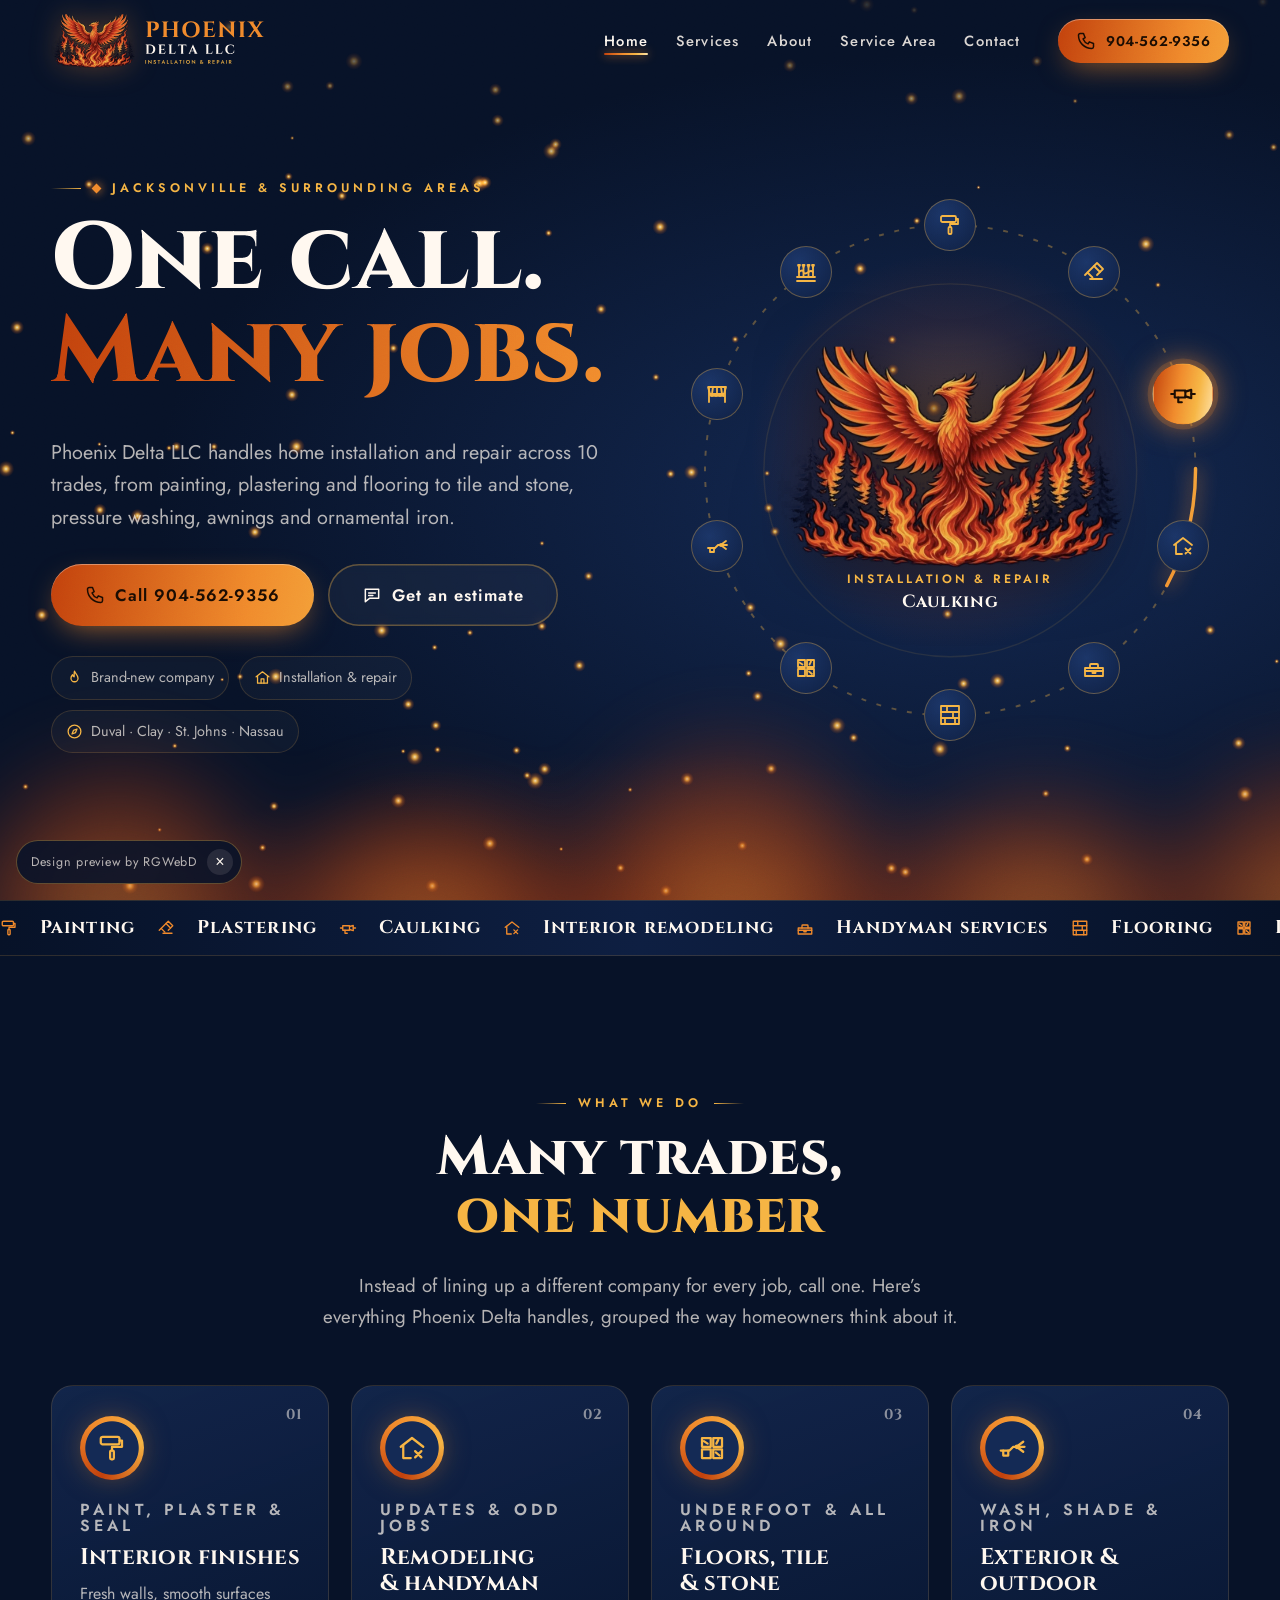
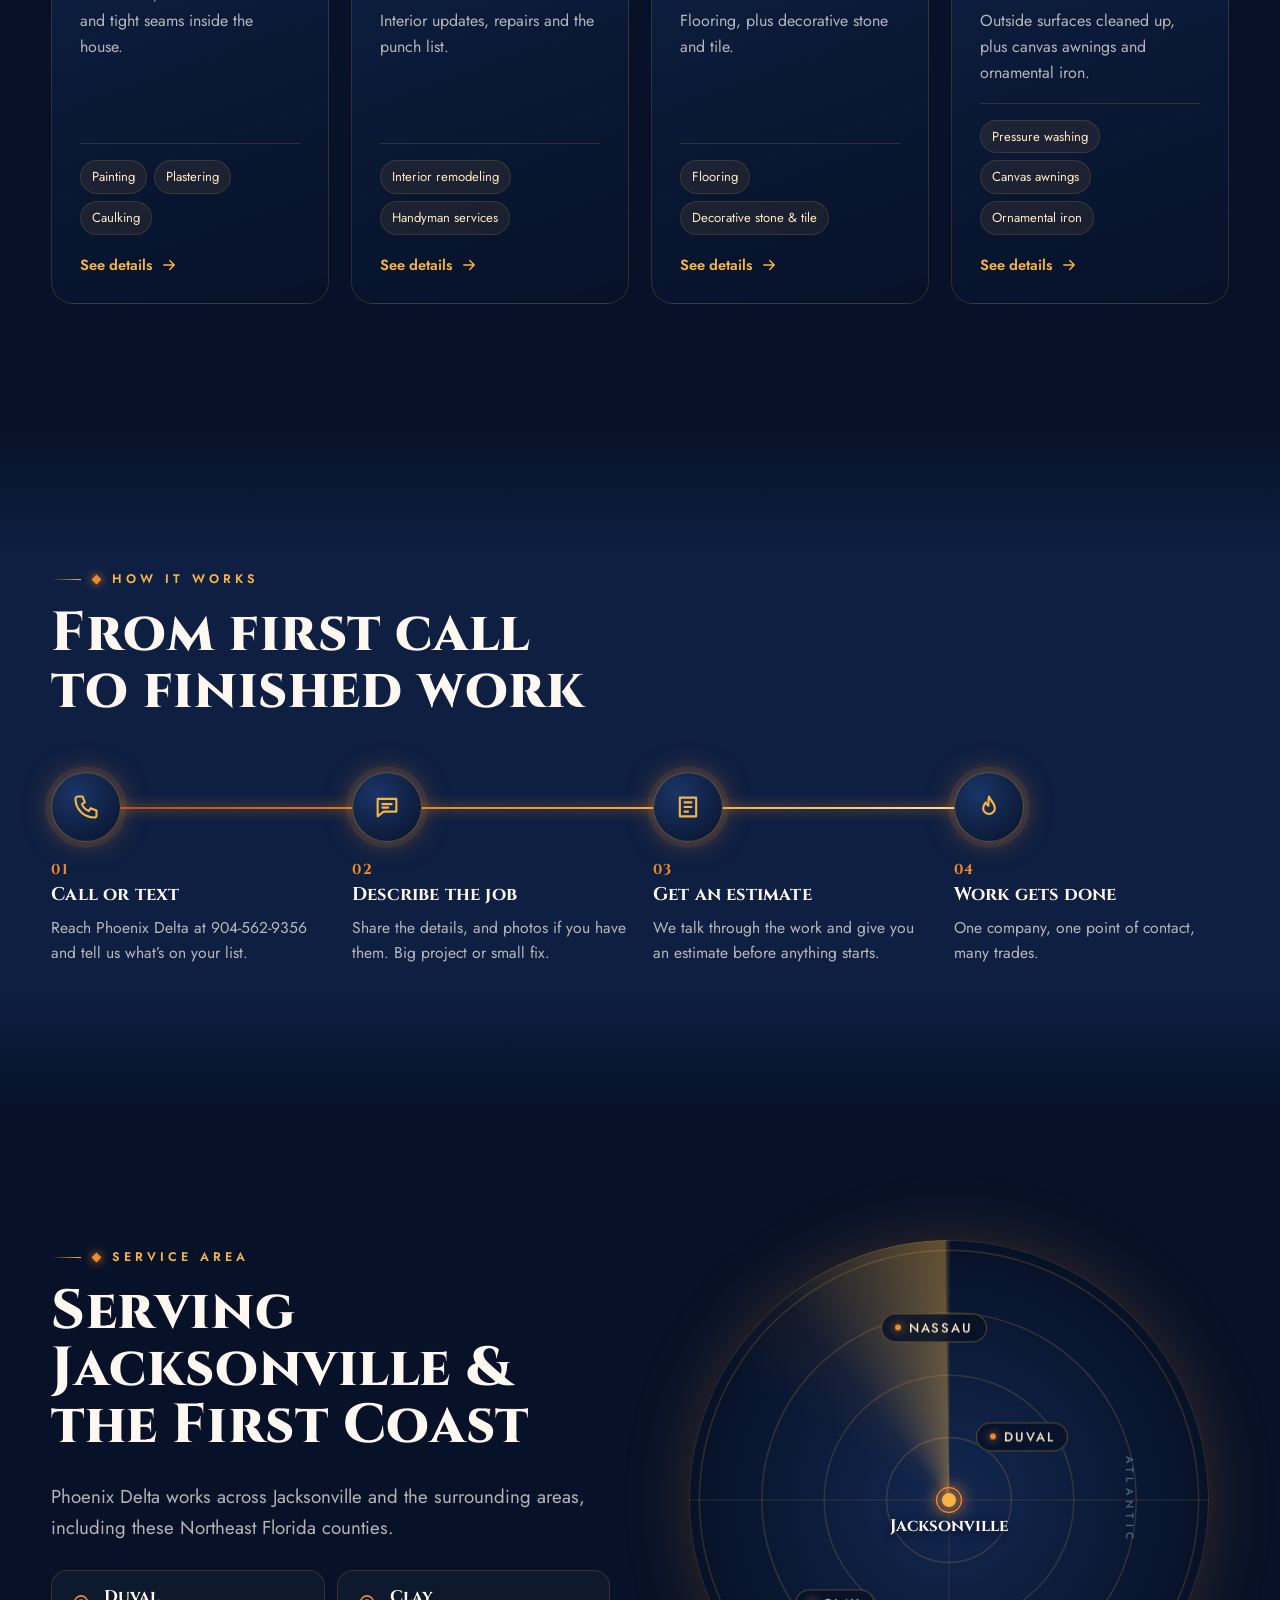
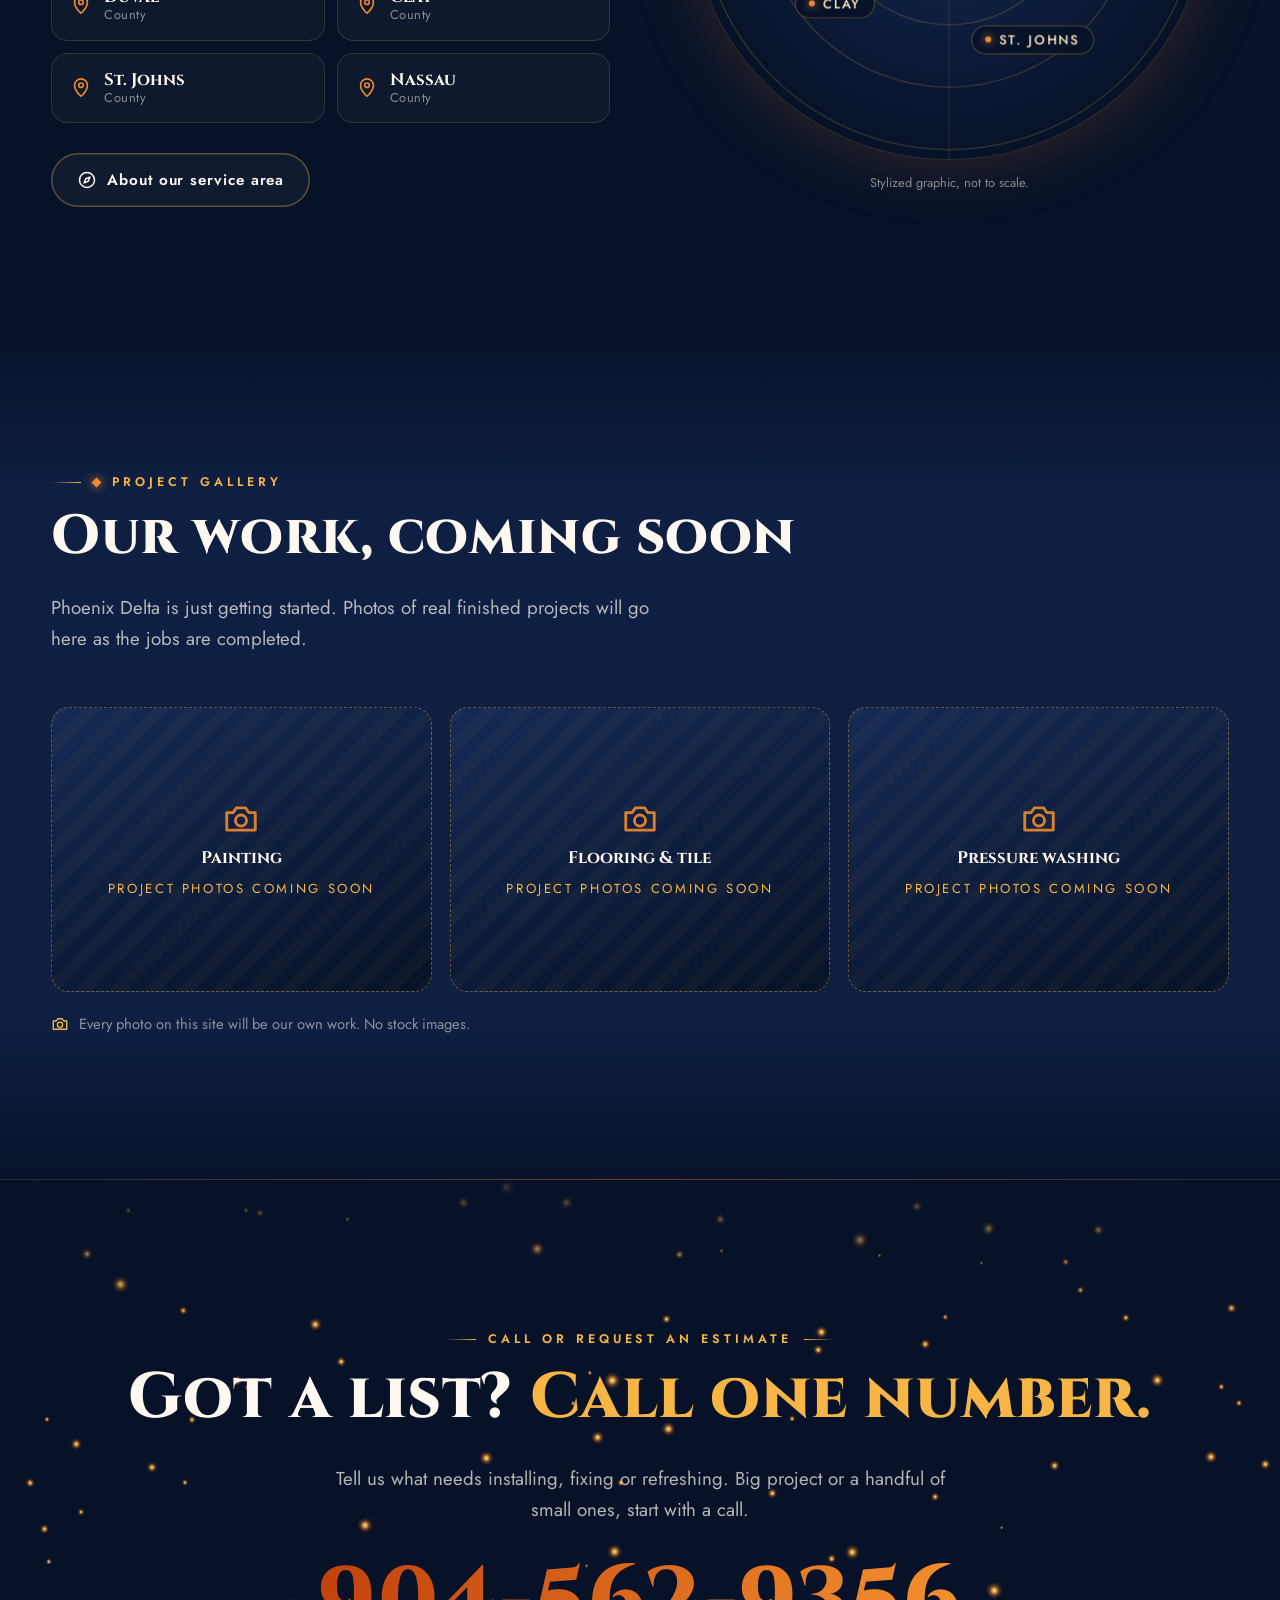
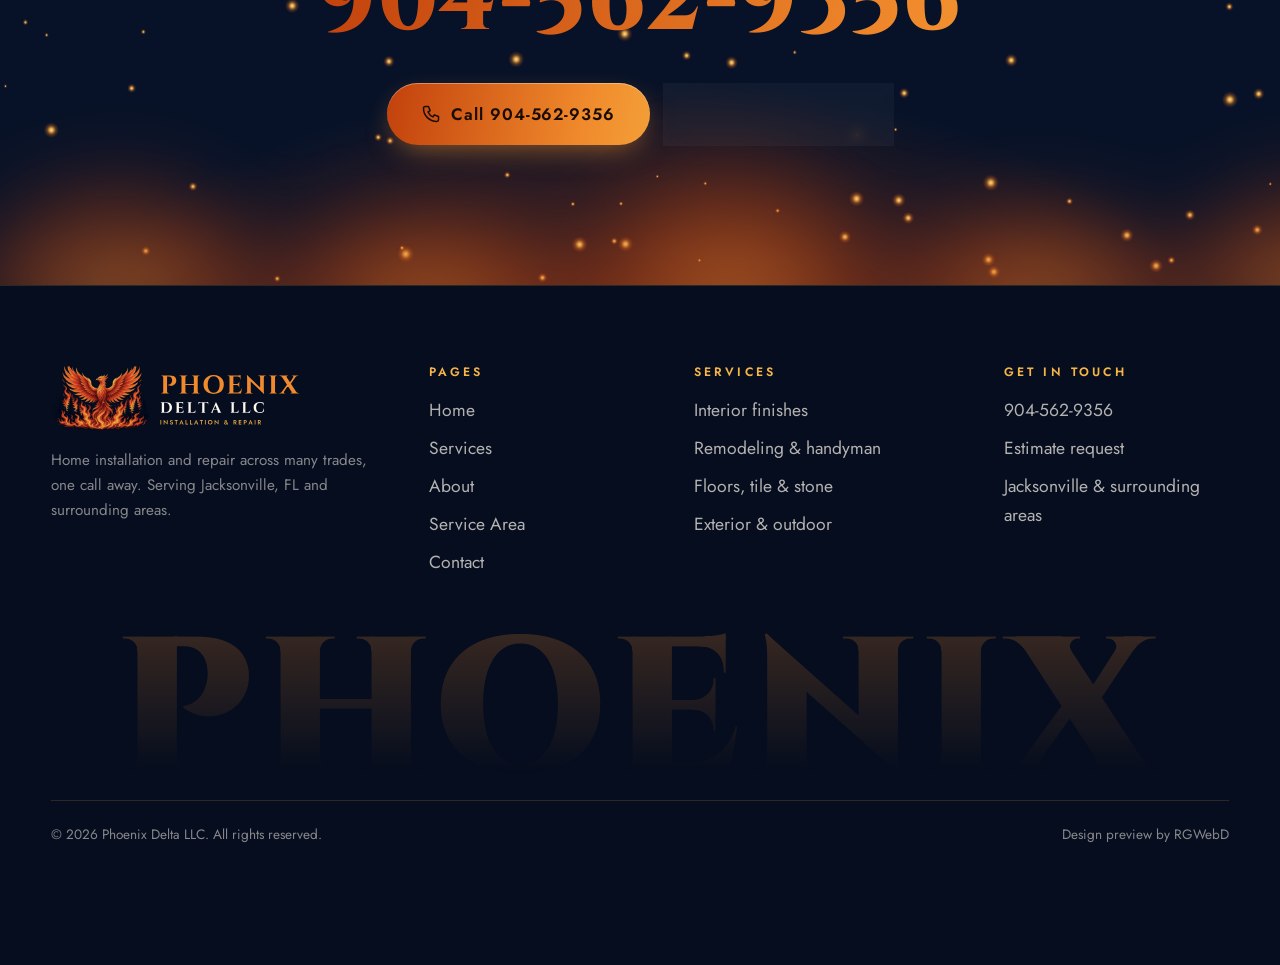
==== commit 9d025dda: "Remove non-licensed wording; drop stucco, driveways, courts, cabinetry; floors without marble/granit" ====
--- a/index.html
+++ b/index.html
@@ -1,10 +1,10 @@
 <!doctype html><html lang="en"><head><meta charset="utf-8"><meta name="viewport" content="width=device-width,initial-scale=1,viewport-fit=cover">
-<title>Phoenix Delta LLC | Home Installation &amp; Repair, Jacksonville FL</title><meta name="description" content="Phoenix Delta LLC: home installation and repair in Jacksonville, FL and surrounding areas. Painting, flooring, cabinetry, tile and stone, stucco, pressure washing, driveways, awnings, ornamental iron and more. Call 904-562-9356."><link rel="canonical" href="https://rgwebd.github.io/phoenixdelta/"><meta name="robots" content="index,follow">
+<title>Phoenix Delta LLC | Home Installation &amp; Repair, Jacksonville FL</title><meta name="description" content="Phoenix Delta LLC: home installation and repair in Jacksonville, FL and surrounding areas. Painting, plastering, flooring, tile and stone, pressure washing, awnings, ornamental iron and more. Call 904-562-9356."><link rel="canonical" href="https://rgwebd.github.io/phoenixdelta/"><meta name="robots" content="index,follow">
 <meta name="theme-color" content="#071228"><link rel="icon" href="favicon.ico" sizes="any"><link rel="icon" href="assets/favicon-32.png" type="image/png" sizes="32x32"><link rel="apple-touch-icon" href="apple-touch-icon.png">
-<meta property="og:type" content="website"><meta property="og:site_name" content="Phoenix Delta LLC"><meta property="og:title" content="Phoenix Delta LLC | Home Installation &amp; Repair, Jacksonville FL"><meta property="og:description" content="Phoenix Delta LLC: home installation and repair in Jacksonville, FL and surrounding areas. Painting, flooring, cabinetry, tile and stone, stucco, pressure washing, driveways, awnings, ornamental iron and more. Call 904-562-9356."><meta property="og:url" content="https://rgwebd.github.io/phoenixdelta/"><meta property="og:image" content="https://rgwebd.github.io/phoenixdelta/assets/og-image.jpg"><meta property="og:image:width" content="1200"><meta property="og:image:height" content="630"><meta property="og:locale" content="en_US">
-<meta name="twitter:card" content="summary_large_image"><meta name="twitter:title" content="Phoenix Delta LLC | Home Installation &amp; Repair, Jacksonville FL"><meta name="twitter:description" content="Phoenix Delta LLC: home installation and repair in Jacksonville, FL and surrounding areas. Painting, flooring, cabinetry, tile and stone, stucco, pressure washing, driveways, awnings, ornamental iron and more. Call 904-562-9356."><meta name="twitter:image" content="https://rgwebd.github.io/phoenixdelta/assets/og-image.jpg">
+<meta property="og:type" content="website"><meta property="og:site_name" content="Phoenix Delta LLC"><meta property="og:title" content="Phoenix Delta LLC | Home Installation &amp; Repair, Jacksonville FL"><meta property="og:description" content="Phoenix Delta LLC: home installation and repair in Jacksonville, FL and surrounding areas. Painting, plastering, flooring, tile and stone, pressure washing, awnings, ornamental iron and more. Call 904-562-9356."><meta property="og:url" content="https://rgwebd.github.io/phoenixdelta/"><meta property="og:image" content="https://rgwebd.github.io/phoenixdelta/assets/og-image.jpg"><meta property="og:image:width" content="1200"><meta property="og:image:height" content="630"><meta property="og:locale" content="en_US">
+<meta name="twitter:card" content="summary_large_image"><meta name="twitter:title" content="Phoenix Delta LLC | Home Installation &amp; Repair, Jacksonville FL"><meta name="twitter:description" content="Phoenix Delta LLC: home installation and repair in Jacksonville, FL and surrounding areas. Painting, plastering, flooring, tile and stone, pressure washing, awnings, ornamental iron and more. Call 904-562-9356."><meta name="twitter:image" content="https://rgwebd.github.io/phoenixdelta/assets/og-image.jpg">
 <link rel="preload" href="assets/fonts/cinzel.woff2" as="font" type="font/woff2" crossorigin><link rel="preload" href="assets/fonts/jost.woff2" as="font" type="font/woff2" crossorigin>
-<link rel="stylesheet" href="assets/styles.css"><script>document.documentElement.classList.add('js')</script><script type="application/ld+json">{"@context": "https://schema.org", "@type": "HomeAndConstructionBusiness", "@id": "https://rgwebd.github.io/phoenixdelta/#business", "name": "Phoenix Delta LLC", "slogan": "Installation and Repair", "description": "Phoenix Delta LLC is a home installation and repair company serving Jacksonville, Florida and the surrounding areas: painting, plastering, caulking, interior remodeling (non-licensed work), cabinetry, handyman services, flooring, decorative stone, tile, marble, granite and terrazzo installation, stuccoing, pressure washing, driveway and tennis court installation, and canvas awning and ornamental iron installation.", "url": "https://rgwebd.github.io/phoenixdelta/", "telephone": "+1-904-562-9356", "logo": "https://rgwebd.github.io/phoenixdelta/assets/favicon-512.png", "image": ["https://rgwebd.github.io/phoenixdelta/assets/og-image.jpg", "https://rgwebd.github.io/phoenixdelta/assets/horizontal-dark-1400.png"], "address": {"@type": "PostalAddress", "addressLocality": "Jacksonville", "addressRegion": "FL", "addressCountry": "US"}, "areaServed": [{"@type": "City", "name": "Jacksonville", "containedInPlace": {"@type": "State", "name": "Florida"}}, {"@type": "AdministrativeArea", "name": "Duval County, FL"}, {"@type": "AdministrativeArea", "name": "Clay County, FL"}, {"@type": "AdministrativeArea", "name": "St. Johns County, FL"}, {"@type": "AdministrativeArea", "name": "Nassau County, FL"}], "knowsAbout": ["Painting", "Plastering", "Caulking", "Interior remodeling", "Cabinetry", "Handyman services", "Flooring", "Decorative stone & tile", "Stuccoing", "Pressure washing", "Driveway installation", "Tennis court installation", "Canvas awnings", "Ornamental iron"], "hasOfferCatalog": {"@type": "OfferCatalog", "name": "Home installation and repair services", "itemListElement": [{"@type": "OfferCatalog", "name": "Interior finishes", "itemListElement": [{"@type": "Offer", "itemOffered": {"@type": "Service", "name": "Painting", "description": "Painting for your home, from one room to the whole house.", "areaServed": "Jacksonville, FL", "url": "https://rgwebd.github.io/phoenixdelta/services.html#interior"}}, {"@type": "Offer", "itemOffered": {"@type": "Service", "name": "Plastering", "description": "Plaster installation and repair for walls and ceilings.", "areaServed": "Jacksonville, FL", "url": "https://rgwebd.github.io/phoenixdelta/services.html#interior"}}, {"@type": "Offer", "itemOffered": {"@type": "Service", "name": "Caulking", "description": "Caulking and re-caulking to seal joints and seams.", "areaServed": "Jacksonville, FL", "url": "https://rgwebd.github.io/phoenixdelta/services.html#interior"}}]}, {"@type": "OfferCatalog", "name": "Interior remodeling", "itemListElement": [{"@type": "Offer", "itemOffered": {"@type": "Service", "name": "Interior remodeling", "description": "Interior remodeling projects that don’t include work requiring a state license.", "areaServed": "Jacksonville, FL", "url": "https://rgwebd.github.io/phoenixdelta/services.html#remodel"}}, {"@type": "Offer", "itemOffered": {"@type": "Service", "name": "Cabinetry", "description": "Cabinet installation and repair.", "areaServed": "Jacksonville, FL", "url": "https://rgwebd.github.io/phoenixdelta/services.html#remodel"}}, {"@type": "Offer", "itemOffered": {"@type": "Service", "name": "Handyman services", "description": "The repair list, the punch list and the odd jobs.", "areaServed": "Jacksonville, FL", "url": "https://rgwebd.github.io/phoenixdelta/services.html#remodel"}}]}, {"@type": "OfferCatalog", "name": "Floors, tile & stone", "itemListElement": [{"@type": "Offer", "itemOffered": {"@type": "Service", "name": "Flooring", "description": "Flooring installation and repair.", "areaServed": "Jacksonville, FL", "url": "https://rgwebd.github.io/phoenixdelta/services.html#floors-stone"}}, {"@type": "Offer", "itemOffered": {"@type": "Service", "name": "Decorative stone & tile", "description": "Decorative stone, tile, marble, granite and terrazzo installation.", "areaServed": "Jacksonville, FL", "url": "https://rgwebd.github.io/phoenixdelta/services.html#floors-stone"}}]}, {"@type": "OfferCatalog", "name": "Exterior surfaces", "itemListElement": [{"@type": "Offer", "itemOffered": {"@type": "Service", "name": "Stuccoing", "description": "Stucco application and repair.", "areaServed": "Jacksonville, FL", "url": "https://rgwebd.github.io/phoenixdelta/services.html#exterior"}}, {"@type": "Offer", "itemOffered": {"@type": "Service", "name": "Pressure washing", "description": "Pressure washing for the outside of your home and property.", "areaServed": "Jacksonville, FL", "url": "https://rgwebd.github.io/phoenixdelta/services.html#exterior"}}]}, {"@type": "OfferCatalog", "name": "Driveways & courts", "itemListElement": [{"@type": "Offer", "itemOffered": {"@type": "Service", "name": "Driveway installation", "description": "New driveway installation.", "areaServed": "Jacksonville, FL", "url": "https://rgwebd.github.io/phoenixdelta/services.html#driveways-courts"}}, {"@type": "Offer", "itemOffered": {"@type": "Service", "name": "Tennis court installation", "description": "Tennis court installation.", "areaServed": "Jacksonville, FL", "url": "https://rgwebd.github.io/phoenixdelta/services.html#driveways-courts"}}]}, {"@type": "OfferCatalog", "name": "Awnings & ornamental iron", "itemListElement": [{"@type": "Offer", "itemOffered": {"@type": "Service", "name": "Canvas awnings", "description": "Canvas awning installation.", "areaServed": "Jacksonville, FL", "url": "https://rgwebd.github.io/phoenixdelta/services.html#awnings-iron"}}, {"@type": "Offer", "itemOffered": {"@type": "Service", "name": "Ornamental iron", "description": "Ornamental iron installation.", "areaServed": "Jacksonville, FL", "url": "https://rgwebd.github.io/phoenixdelta/services.html#awnings-iron"}}]}]}}</script></head>
+<link rel="stylesheet" href="assets/styles.css"><script>document.documentElement.classList.add('js')</script><script type="application/ld+json">{"@context": "https://schema.org", "@type": "HomeAndConstructionBusiness", "@id": "https://rgwebd.github.io/phoenixdelta/#business", "name": "Phoenix Delta LLC", "slogan": "Installation and Repair", "description": "Phoenix Delta LLC is a home installation and repair company serving Jacksonville, Florida and the surrounding areas: painting, plastering, caulking, interior remodeling, handyman services, flooring, decorative stone and tile installation, pressure washing, and canvas awning and ornamental iron installation.", "url": "https://rgwebd.github.io/phoenixdelta/", "telephone": "+1-904-562-9356", "logo": "https://rgwebd.github.io/phoenixdelta/assets/favicon-512.png", "image": ["https://rgwebd.github.io/phoenixdelta/assets/og-image.jpg", "https://rgwebd.github.io/phoenixdelta/assets/horizontal-dark-1400.png"], "address": {"@type": "PostalAddress", "addressLocality": "Jacksonville", "addressRegion": "FL", "addressCountry": "US"}, "areaServed": [{"@type": "City", "name": "Jacksonville", "containedInPlace": {"@type": "State", "name": "Florida"}}, {"@type": "AdministrativeArea", "name": "Duval County, FL"}, {"@type": "AdministrativeArea", "name": "Clay County, FL"}, {"@type": "AdministrativeArea", "name": "St. Johns County, FL"}, {"@type": "AdministrativeArea", "name": "Nassau County, FL"}], "knowsAbout": ["Painting", "Plastering", "Caulking", "Interior remodeling", "Handyman services", "Flooring", "Decorative stone & tile", "Pressure washing", "Canvas awnings", "Ornamental iron"], "hasOfferCatalog": {"@type": "OfferCatalog", "name": "Home installation and repair services", "itemListElement": [{"@type": "OfferCatalog", "name": "Interior finishes", "itemListElement": [{"@type": "Offer", "itemOffered": {"@type": "Service", "name": "Painting", "description": "Painting for your home, from one room to the whole house.", "areaServed": "Jacksonville, FL", "url": "https://rgwebd.github.io/phoenixdelta/services.html#interior"}}, {"@type": "Offer", "itemOffered": {"@type": "Service", "name": "Plastering", "description": "Plaster installation and repair for walls and ceilings.", "areaServed": "Jacksonville, FL", "url": "https://rgwebd.github.io/phoenixdelta/services.html#interior"}}, {"@type": "Offer", "itemOffered": {"@type": "Service", "name": "Caulking", "description": "Caulking and re-caulking to seal joints and seams.", "areaServed": "Jacksonville, FL", "url": "https://rgwebd.github.io/phoenixdelta/services.html#interior"}}]}, {"@type": "OfferCatalog", "name": "Remodeling & handyman", "itemListElement": [{"@type": "Offer", "itemOffered": {"@type": "Service", "name": "Interior remodeling", "description": "Interior remodeling projects for your home.", "areaServed": "Jacksonville, FL", "url": "https://rgwebd.github.io/phoenixdelta/services.html#remodel"}}, {"@type": "Offer", "itemOffered": {"@type": "Service", "name": "Handyman services", "description": "The repair list, the punch list and the odd jobs.", "areaServed": "Jacksonville, FL", "url": "https://rgwebd.github.io/phoenixdelta/services.html#remodel"}}]}, {"@type": "OfferCatalog", "name": "Floors, tile & stone", "itemListElement": [{"@type": "Offer", "itemOffered": {"@type": "Service", "name": "Flooring", "description": "Flooring installation and repair.", "areaServed": "Jacksonville, FL", "url": "https://rgwebd.github.io/phoenixdelta/services.html#floors-stone"}}, {"@type": "Offer", "itemOffered": {"@type": "Service", "name": "Decorative stone & tile", "description": "Decorative stone and tile installation.", "areaServed": "Jacksonville, FL", "url": "https://rgwebd.github.io/phoenixdelta/services.html#floors-stone"}}]}, {"@type": "OfferCatalog", "name": "Exterior & outdoor", "itemListElement": [{"@type": "Offer", "itemOffered": {"@type": "Service", "name": "Pressure washing", "description": "Pressure washing for the outside of your home and property.", "areaServed": "Jacksonville, FL", "url": "https://rgwebd.github.io/phoenixdelta/services.html#exterior"}}, {"@type": "Offer", "itemOffered": {"@type": "Service", "name": "Canvas awnings", "description": "Canvas awning installation.", "areaServed": "Jacksonville, FL", "url": "https://rgwebd.github.io/phoenixdelta/services.html#exterior"}}, {"@type": "Offer", "itemOffered": {"@type": "Service", "name": "Ornamental iron", "description": "Ornamental iron installation.", "areaServed": "Jacksonville, FL", "url": "https://rgwebd.github.io/phoenixdelta/services.html#exterior"}}]}]}}</script></head>
 <body><a class="skip" href="#main">Skip to content</a><div class="progress" aria-hidden="true"></div><svg width="0" height="0" style="position:absolute" aria-hidden="true" focusable="false"><defs><linearGradient id="fireg" x1="0" y1="1" x2="1" y2="0"><stop offset="0" stop-color="#C2410C"/><stop offset=".45" stop-color="#F08A2C"/><stop offset="1" stop-color="#F6B544"/></linearGradient></defs></svg>
 <header class="hdr"><div class="wrap"><a class="brand" href="index.html" aria-label="Phoenix Delta LLC home"><img class="em" src="assets/img/emblem-600.webp" width="600" height="387" alt=""><img class="wm" src="assets/pd-wordmark-compact.svg" width="216" height="90" alt="Phoenix Delta LLC, Installation and Repair"></a>
 <nav class="nav" aria-label="Main"><a href="index.html" aria-current="page">Home</a><a href="services.html">Services</a><a href="about.html">About</a><a href="service-area.html">Service Area</a><a href="contact.html">Contact</a></nav><div class="hdr-cta"><a class="btn sm mag" href="tel:+19045629356" aria-label="Call 904-562-9356"><svg viewBox="0 0 24 24" fill="none" stroke="currentColor" stroke-width="1.8" stroke-linecap="round" stroke-linejoin="round" aria-hidden="true"><path d="M5 3h4l2 5-2.5 1.5a11 11 0 0 0 6 6L16 13l5 2v4a2 2 0 0 1-2 2A16 16 0 0 1 3 5a2 2 0 0 1 2-2z"/></svg><span class="num">904-562-9356</span><span class="sr">Call</span></a></div>
@@ -13,20 +13,20 @@
 <section class="hero"><canvas class="embers" aria-hidden="true"></canvas><div class="flames" aria-hidden="true"><i></i><i></i><i></i><i></i><i></i></div>
 <div class="wrap"><div><p class="kicker" data-h="1"><i></i>Jacksonville &amp; surrounding areas</p>
 <h1 data-h="2"><span class="l">One call.</span><span class="l fire-t">Many jobs.</span></h1>
-<p class="lead" data-h="3">Phoenix Delta LLC handles home installation and repair across 14 trades, from painting, flooring and cabinetry to stucco, tile and stone, pressure washing, driveways, awnings and ornamental iron.</p>
+<p class="lead" data-h="3">Phoenix Delta LLC handles home installation and repair across 10 trades, from painting, plastering and flooring to tile and stone, pressure washing, awnings and ornamental iron.</p>
 <div class="ctas" data-h="4"><a class="btn mag xl" href="tel:+19045629356"><svg viewBox="0 0 24 24" fill="none" stroke="currentColor" stroke-width="1.8" stroke-linecap="round" stroke-linejoin="round" aria-hidden="true"><path d="M5 3h4l2 5-2.5 1.5a11 11 0 0 0 6 6L16 13l5 2v4a2 2 0 0 1-2 2A16 16 0 0 1 3 5a2 2 0 0 1 2-2z"/></svg><span class="lbl">Call 904-562-9356</span></a><a class="btn mag ghost xl" href="contact.html#estimate"><svg viewBox="0 0 24 24" fill="none" stroke="currentColor" stroke-width="1.8" stroke-linecap="round" stroke-linejoin="round" aria-hidden="true"><path d="M4 5h16v11H9l-5 4z"/><path d="M8 9.5h8M8 12.5h5"/></svg><span class="lbl">Get an estimate</span></a></div>
 <ul class="chips" data-h="5"><li><svg viewBox="0 0 24 24" fill="none" stroke="currentColor" stroke-width="1.8" stroke-linecap="round" stroke-linejoin="round" aria-hidden="true"><path d="M12 3c1 3.5 5 5.5 5 10a5 5 0 0 1-10 0c0-2.4 1.3-3.7 2.3-5 .3 1.6 1 2.6 2.2 3 .3-2.6-.4-5.4.5-8z"/></svg>Brand-new company</li><li><svg viewBox="0 0 24 24" fill="none" stroke="currentColor" stroke-width="1.8" stroke-linecap="round" stroke-linejoin="round" aria-hidden="true"><path d="M3 11l9-7 9 7"/><path d="M5 10v10h14V10"/><path d="M10 20v-6h4v6"/></svg>Installation &amp; repair</li><li><svg viewBox="0 0 24 24" fill="none" stroke="currentColor" stroke-width="1.8" stroke-linecap="round" stroke-linejoin="round" aria-hidden="true"><circle cx="12" cy="12" r="9"/><path d="M15.5 8.5l-2 5-5 2 2-5z"/></svg>Duval · Clay · St. Johns · Nassau</li></ul></div>
 <div class="orbit" data-h="2"><svg class="ring" viewBox="0 0 100 100" aria-hidden="true"><circle class="r3" cx="50" cy="50" r="38"/><circle class="r1" cx="50" cy="50" r="50"/><circle class="r2" cx="50" cy="50" r="50" pathLength="282"/></svg>
-<div class="core"><img src="assets/img/emblem-1200.webp" srcset="assets/img/emblem-600.webp 600w, assets/img/emblem-1200.webp 1200w" sizes="(max-width:980px) 60vw, 360px" width="1200" height="774" alt="Phoenix Delta emblem: a phoenix rising over the coast" fetchpriority="high"><p class="now" aria-live="off">Installation &amp; repair<b>Painting</b></p></div><a class="ob" href="services.html#interior" style="left:50.00%;top:6.00%" data-name="Painting" aria-label="Painting"><svg viewBox="0 0 24 24" fill="none" stroke="currentColor" stroke-width="1.8" stroke-linecap="round" stroke-linejoin="round" aria-hidden="true"><rect x="3" y="3" width="15" height="6" rx="1.5"/><path d="M18 6h2v5h-8v3"/><rect x="10.5" y="14" width="3" height="7" rx="1"/></svg></a><a class="ob" href="services.html#interior" style="left:69.09%;top:10.36%" data-name="Plastering" aria-label="Plastering"><svg viewBox="0 0 24 24" fill="none" stroke="currentColor" stroke-width="1.8" stroke-linecap="round" stroke-linejoin="round" aria-hidden="true"><path d="M3 15l9-9 6 6-3 3"/><path d="M12 6l3-3 6 6-3 3"/><path d="M8 19h12"/><path d="M5.5 12.5l5 5"/></svg></a><a class="ob" href="services.html#interior" style="left:84.40%;top:22.57%" data-name="Caulking" aria-label="Caulking"><svg viewBox="0 0 24 24" fill="none" stroke="currentColor" stroke-width="1.8" stroke-linecap="round" stroke-linejoin="round" aria-hidden="true"><path d="M2 12h3M5 9h9v6H5z"/><path d="M14 10l5-1.5v7L14 14"/><path d="M19 12h3"/><path d="M8 15v4h3"/></svg></a><a class="ob" href="services.html#remodel" style="left:92.90%;top:40.21%" data-name="Interior remodeling" aria-label="Interior remodeling"><svg viewBox="0 0 24 24" fill="none" stroke="currentColor" stroke-width="1.8" stroke-linecap="round" stroke-linejoin="round" aria-hidden="true"><path d="M3 11l9-7 9 7"/><path d="M5 10v10h6"/><path d="M14.5 14.5l5 5M19.5 14.5l-5 5"/><circle cx="17" cy="17" r="0"/></svg></a><a class="ob" href="services.html#remodel" style="left:92.90%;top:59.79%" data-name="Cabinetry" aria-label="Cabinetry"><svg viewBox="0 0 24 24" fill="none" stroke="currentColor" stroke-width="1.8" stroke-linecap="round" stroke-linejoin="round" aria-hidden="true"><rect x="3" y="3" width="18" height="18" rx="1.5"/><path d="M12 3v18M3 12h18"/><path d="M9.5 6.5v3M14.5 6.5v3M9.5 14.5v3M14.5 14.5v3"/></svg></a><a class="ob" href="services.html#remodel" style="left:84.40%;top:77.43%" data-name="Handyman services" aria-label="Handyman services"><svg viewBox="0 0 24 24" fill="none" stroke="currentColor" stroke-width="1.8" stroke-linecap="round" stroke-linejoin="round" aria-hidden="true"><path d="M3 12h18v8H3z"/><path d="M8 12V9a1 1 0 0 1 1-1h6a1 1 0 0 1 1 1v3"/><path d="M3 15h18M10.5 15v2h3v-2"/></svg></a><a class="ob" href="services.html#floors-stone" style="left:69.09%;top:89.64%" data-name="Flooring" aria-label="Flooring"><svg viewBox="0 0 24 24" fill="none" stroke="currentColor" stroke-width="1.8" stroke-linecap="round" stroke-linejoin="round" aria-hidden="true"><path d="M3 3h18v18H3z"/><path d="M3 9h18M3 15h18M9 3v6M15 9v6M7 15v6M17 15v6"/></svg></a><a class="ob" href="services.html#floors-stone" style="left:50.00%;top:94.00%" data-name="Decorative stone &amp; tile" aria-label="Decorative stone &amp; tile"><svg viewBox="0 0 24 24" fill="none" stroke="currentColor" stroke-width="1.8" stroke-linecap="round" stroke-linejoin="round" aria-hidden="true"><path d="M4 4h7v7H4zM13 4h7v7h-7zM4 13h7v7H4zM13 13h7v7h-7z"/><path d="M5.5 6.5l3 2M15 15.5l3 2.5M17 5.5l-1.5 3"/></svg></a><a class="ob" href="services.html#exterior" style="left:30.91%;top:89.64%" data-name="Stuccoing" aria-label="Stuccoing"><svg viewBox="0 0 24 24" fill="none" stroke="currentColor" stroke-width="1.8" stroke-linecap="round" stroke-linejoin="round" aria-hidden="true"><path d="M3 4h18v16H3z"/><path d="M3 9c3-1.6 6 1.6 9 0s6-1.6 9 0M3 14c3-1.6 6 1.6 9 0s6-1.6 9 0"/><path d="M7 6.5h.01M15 11.5h.01M10 17h.01M18 17.5h.01"/></svg></a><a class="ob" href="services.html#exterior" style="left:15.60%;top:77.43%" data-name="Pressure washing" aria-label="Pressure washing"><svg viewBox="0 0 24 24" fill="none" stroke="currentColor" stroke-width="1.8" stroke-linecap="round" stroke-linejoin="round" aria-hidden="true"><path d="M3 14h7l3-3h3"/><path d="M5 14v4h4v-4"/><path d="M17 10l4-3M17 11h5M17 12l4 3"/><circle cx="16" cy="11" r="1"/></svg></a><a class="ob" href="services.html#driveways-courts" style="left:7.10%;top:59.79%" data-name="Driveway installation" aria-label="Driveway installation"><svg viewBox="0 0 24 24" fill="none" stroke="currentColor" stroke-width="1.8" stroke-linecap="round" stroke-linejoin="round" aria-hidden="true"><path d="M7 21L10 3M17 21L14 3"/><path d="M12 5v2M12 10v3M12 16v3"/></svg></a><a class="ob" href="services.html#driveways-courts" style="left:7.10%;top:40.21%" data-name="Tennis court installation" aria-label="Tennis court installation"><svg viewBox="0 0 24 24" fill="none" stroke="currentColor" stroke-width="1.8" stroke-linecap="round" stroke-linejoin="round" aria-hidden="true"><rect x="3" y="4" width="18" height="16" rx="1"/><path d="M12 4v16M3 12h18M7 4v16M17 4v16"/></svg></a><a class="ob" href="services.html#awnings-iron" style="left:15.60%;top:22.57%" data-name="Canvas awnings" aria-label="Canvas awnings"><svg viewBox="0 0 24 24" fill="none" stroke="currentColor" stroke-width="1.8" stroke-linecap="round" stroke-linejoin="round" aria-hidden="true"><path d="M3 5h18l-2 7H5z"/><path d="M5 12c0 1.7 1.3 2 2 2s2-.3 2-2c0 1.7 1.3 2 2 2s2-.3 2-2c0 1.7 1.3 2 2 2s2-.3 2-2c0 1.7 1.3 2 2 2"/><path d="M8 5l-1 7M12 5v7M16 5l1 7"/><path d="M4 5v15M20 5v15"/></svg></a><a class="ob" href="services.html#awnings-iron" style="left:30.91%;top:10.36%" data-name="Ornamental iron" aria-label="Ornamental iron"><svg viewBox="0 0 24 24" fill="none" stroke="currentColor" stroke-width="1.8" stroke-linecap="round" stroke-linejoin="round" aria-hidden="true"><path d="M3 21h18M3 17h18"/><path d="M5 17V7M9.5 17V7M14.5 17V7M19 17V7"/><path d="M5 7l-1 -2h2zM9.5 7l-1-2h2zM14.5 7l-1-2h2zM19 7l-1-2h2z"/><path d="M5 12c2.2-2 4.5-2 4.5 0s2.3 2 5 0 4.5 0 4.5 0"/></svg></a></div></div></section>
-<div class="ticker" aria-hidden="true"><ul><li><svg viewBox="0 0 24 24" fill="none" stroke="currentColor" stroke-width="1.8" stroke-linecap="round" stroke-linejoin="round" aria-hidden="true"><rect x="3" y="3" width="15" height="6" rx="1.5"/><path d="M18 6h2v5h-8v3"/><rect x="10.5" y="14" width="3" height="7" rx="1"/></svg>Painting</li><li><svg viewBox="0 0 24 24" fill="none" stroke="currentColor" stroke-width="1.8" stroke-linecap="round" stroke-linejoin="round" aria-hidden="true"><path d="M3 15l9-9 6 6-3 3"/><path d="M12 6l3-3 6 6-3 3"/><path d="M8 19h12"/><path d="M5.5 12.5l5 5"/></svg>Plastering</li><li><svg viewBox="0 0 24 24" fill="none" stroke="currentColor" stroke-width="1.8" stroke-linecap="round" stroke-linejoin="round" aria-hidden="true"><path d="M2 12h3M5 9h9v6H5z"/><path d="M14 10l5-1.5v7L14 14"/><path d="M19 12h3"/><path d="M8 15v4h3"/></svg>Caulking</li><li><svg viewBox="0 0 24 24" fill="none" stroke="currentColor" stroke-width="1.8" stroke-linecap="round" stroke-linejoin="round" aria-hidden="true"><path d="M3 11l9-7 9 7"/><path d="M5 10v10h6"/><path d="M14.5 14.5l5 5M19.5 14.5l-5 5"/><circle cx="17" cy="17" r="0"/></svg>Interior remodeling</li><li><svg viewBox="0 0 24 24" fill="none" stroke="currentColor" stroke-width="1.8" stroke-linecap="round" stroke-linejoin="round" aria-hidden="true"><rect x="3" y="3" width="18" height="18" rx="1.5"/><path d="M12 3v18M3 12h18"/><path d="M9.5 6.5v3M14.5 6.5v3M9.5 14.5v3M14.5 14.5v3"/></svg>Cabinetry</li><li><svg viewBox="0 0 24 24" fill="none" stroke="currentColor" stroke-width="1.8" stroke-linecap="round" stroke-linejoin="round" aria-hidden="true"><path d="M3 12h18v8H3z"/><path d="M8 12V9a1 1 0 0 1 1-1h6a1 1 0 0 1 1 1v3"/><path d="M3 15h18M10.5 15v2h3v-2"/></svg>Handyman services</li><li><svg viewBox="0 0 24 24" fill="none" stroke="currentColor" stroke-width="1.8" stroke-linecap="round" stroke-linejoin="round" aria-hidden="true"><path d="M3 3h18v18H3z"/><path d="M3 9h18M3 15h18M9 3v6M15 9v6M7 15v6M17 15v6"/></svg>Flooring</li><li><svg viewBox="0 0 24 24" fill="none" stroke="currentColor" stroke-width="1.8" stroke-linecap="round" stroke-linejoin="round" aria-hidden="true"><path d="M4 4h7v7H4zM13 4h7v7h-7zM4 13h7v7H4zM13 13h7v7h-7z"/><path d="M5.5 6.5l3 2M15 15.5l3 2.5M17 5.5l-1.5 3"/></svg>Decorative stone &amp; tile</li><li><svg viewBox="0 0 24 24" fill="none" stroke="currentColor" stroke-width="1.8" stroke-linecap="round" stroke-linejoin="round" aria-hidden="true"><path d="M3 4h18v16H3z"/><path d="M3 9c3-1.6 6 1.6 9 0s6-1.6 9 0M3 14c3-1.6 6 1.6 9 0s6-1.6 9 0"/><path d="M7 6.5h.01M15 11.5h.01M10 17h.01M18 17.5h.01"/></svg>Stuccoing</li><li><svg viewBox="0 0 24 24" fill="none" stroke="currentColor" stroke-width="1.8" stroke-linecap="round" stroke-linejoin="round" aria-hidden="true"><path d="M3 14h7l3-3h3"/><path d="M5 14v4h4v-4"/><path d="M17 10l4-3M17 11h5M17 12l4 3"/><circle cx="16" cy="11" r="1"/></svg>Pressure washing</li><li><svg viewBox="0 0 24 24" fill="none" stroke="currentColor" stroke-width="1.8" stroke-linecap="round" stroke-linejoin="round" aria-hidden="true"><path d="M7 21L10 3M17 21L14 3"/><path d="M12 5v2M12 10v3M12 16v3"/></svg>Driveway installation</li><li><svg viewBox="0 0 24 24" fill="none" stroke="currentColor" stroke-width="1.8" stroke-linecap="round" stroke-linejoin="round" aria-hidden="true"><rect x="3" y="4" width="18" height="16" rx="1"/><path d="M12 4v16M3 12h18M7 4v16M17 4v16"/></svg>Tennis court installation</li><li><svg viewBox="0 0 24 24" fill="none" stroke="currentColor" stroke-width="1.8" stroke-linecap="round" stroke-linejoin="round" aria-hidden="true"><path d="M3 5h18l-2 7H5z"/><path d="M5 12c0 1.7 1.3 2 2 2s2-.3 2-2c0 1.7 1.3 2 2 2s2-.3 2-2c0 1.7 1.3 2 2 2s2-.3 2-2c0 1.7 1.3 2 2 2"/><path d="M8 5l-1 7M12 5v7M16 5l1 7"/><path d="M4 5v15M20 5v15"/></svg>Canvas awnings</li><li><svg viewBox="0 0 24 24" fill="none" stroke="currentColor" stroke-width="1.8" stroke-linecap="round" stroke-linejoin="round" aria-hidden="true"><path d="M3 21h18M3 17h18"/><path d="M5 17V7M9.5 17V7M14.5 17V7M19 17V7"/><path d="M5 7l-1 -2h2zM9.5 7l-1-2h2zM14.5 7l-1-2h2zM19 7l-1-2h2z"/><path d="M5 12c2.2-2 4.5-2 4.5 0s2.3 2 5 0 4.5 0 4.5 0"/></svg>Ornamental iron</li><li><svg viewBox="0 0 24 24" fill="none" stroke="currentColor" stroke-width="1.8" stroke-linecap="round" stroke-linejoin="round" aria-hidden="true"><rect x="3" y="3" width="15" height="6" rx="1.5"/><path d="M18 6h2v5h-8v3"/><rect x="10.5" y="14" width="3" height="7" rx="1"/></svg>Painting</li><li><svg viewBox="0 0 24 24" fill="none" stroke="currentColor" stroke-width="1.8" stroke-linecap="round" stroke-linejoin="round" aria-hidden="true"><path d="M3 15l9-9 6 6-3 3"/><path d="M12 6l3-3 6 6-3 3"/><path d="M8 19h12"/><path d="M5.5 12.5l5 5"/></svg>Plastering</li><li><svg viewBox="0 0 24 24" fill="none" stroke="currentColor" stroke-width="1.8" stroke-linecap="round" stroke-linejoin="round" aria-hidden="true"><path d="M2 12h3M5 9h9v6H5z"/><path d="M14 10l5-1.5v7L14 14"/><path d="M19 12h3"/><path d="M8 15v4h3"/></svg>Caulking</li><li><svg viewBox="0 0 24 24" fill="none" stroke="currentColor" stroke-width="1.8" stroke-linecap="round" stroke-linejoin="round" aria-hidden="true"><path d="M3 11l9-7 9 7"/><path d="M5 10v10h6"/><path d="M14.5 14.5l5 5M19.5 14.5l-5 5"/><circle cx="17" cy="17" r="0"/></svg>Interior remodeling</li><li><svg viewBox="0 0 24 24" fill="none" stroke="currentColor" stroke-width="1.8" stroke-linecap="round" stroke-linejoin="round" aria-hidden="true"><rect x="3" y="3" width="18" height="18" rx="1.5"/><path d="M12 3v18M3 12h18"/><path d="M9.5 6.5v3M14.5 6.5v3M9.5 14.5v3M14.5 14.5v3"/></svg>Cabinetry</li><li><svg viewBox="0 0 24 24" fill="none" stroke="currentColor" stroke-width="1.8" stroke-linecap="round" stroke-linejoin="round" aria-hidden="true"><path d="M3 12h18v8H3z"/><path d="M8 12V9a1 1 0 0 1 1-1h6a1 1 0 0 1 1 1v3"/><path d="M3 15h18M10.5 15v2h3v-2"/></svg>Handyman services</li><li><svg viewBox="0 0 24 24" fill="none" stroke="currentColor" stroke-width="1.8" stroke-linecap="round" stroke-linejoin="round" aria-hidden="true"><path d="M3 3h18v18H3z"/><path d="M3 9h18M3 15h18M9 3v6M15 9v6M7 15v6M17 15v6"/></svg>Flooring</li><li><svg viewBox="0 0 24 24" fill="none" stroke="currentColor" stroke-width="1.8" stroke-linecap="round" stroke-linejoin="round" aria-hidden="true"><path d="M4 4h7v7H4zM13 4h7v7h-7zM4 13h7v7H4zM13 13h7v7h-7z"/><path d="M5.5 6.5l3 2M15 15.5l3 2.5M17 5.5l-1.5 3"/></svg>Decorative stone &amp; tile</li><li><svg viewBox="0 0 24 24" fill="none" stroke="currentColor" stroke-width="1.8" stroke-linecap="round" stroke-linejoin="round" aria-hidden="true"><path d="M3 4h18v16H3z"/><path d="M3 9c3-1.6 6 1.6 9 0s6-1.6 9 0M3 14c3-1.6 6 1.6 9 0s6-1.6 9 0"/><path d="M7 6.5h.01M15 11.5h.01M10 17h.01M18 17.5h.01"/></svg>Stuccoing</li><li><svg viewBox="0 0 24 24" fill="none" stroke="currentColor" stroke-width="1.8" stroke-linecap="round" stroke-linejoin="round" aria-hidden="true"><path d="M3 14h7l3-3h3"/><path d="M5 14v4h4v-4"/><path d="M17 10l4-3M17 11h5M17 12l4 3"/><circle cx="16" cy="11" r="1"/></svg>Pressure washing</li><li><svg viewBox="0 0 24 24" fill="none" stroke="currentColor" stroke-width="1.8" stroke-linecap="round" stroke-linejoin="round" aria-hidden="true"><path d="M7 21L10 3M17 21L14 3"/><path d="M12 5v2M12 10v3M12 16v3"/></svg>Driveway installation</li><li><svg viewBox="0 0 24 24" fill="none" stroke="currentColor" stroke-width="1.8" stroke-linecap="round" stroke-linejoin="round" aria-hidden="true"><rect x="3" y="4" width="18" height="16" rx="1"/><path d="M12 4v16M3 12h18M7 4v16M17 4v16"/></svg>Tennis court installation</li><li><svg viewBox="0 0 24 24" fill="none" stroke="currentColor" stroke-width="1.8" stroke-linecap="round" stroke-linejoin="round" aria-hidden="true"><path d="M3 5h18l-2 7H5z"/><path d="M5 12c0 1.7 1.3 2 2 2s2-.3 2-2c0 1.7 1.3 2 2 2s2-.3 2-2c0 1.7 1.3 2 2 2s2-.3 2-2c0 1.7 1.3 2 2 2"/><path d="M8 5l-1 7M12 5v7M16 5l1 7"/><path d="M4 5v15M20 5v15"/></svg>Canvas awnings</li><li><svg viewBox="0 0 24 24" fill="none" stroke="currentColor" stroke-width="1.8" stroke-linecap="round" stroke-linejoin="round" aria-hidden="true"><path d="M3 21h18M3 17h18"/><path d="M5 17V7M9.5 17V7M14.5 17V7M19 17V7"/><path d="M5 7l-1 -2h2zM9.5 7l-1-2h2zM14.5 7l-1-2h2zM19 7l-1-2h2z"/><path d="M5 12c2.2-2 4.5-2 4.5 0s2.3 2 5 0 4.5 0 4.5 0"/></svg>Ornamental iron</li></ul></div>
+<div class="core"><img src="assets/img/emblem-1200.webp" srcset="assets/img/emblem-600.webp 600w, assets/img/emblem-1200.webp 1200w" sizes="(max-width:980px) 60vw, 360px" width="1200" height="774" alt="Phoenix Delta emblem: a phoenix rising over the coast" fetchpriority="high"><p class="now" aria-live="off">Installation &amp; repair<b>Painting</b></p></div><a class="ob" href="services.html#interior" style="left:50.00%;top:6.00%" data-name="Painting" aria-label="Painting"><svg viewBox="0 0 24 24" fill="none" stroke="currentColor" stroke-width="1.8" stroke-linecap="round" stroke-linejoin="round" aria-hidden="true"><rect x="3" y="3" width="15" height="6" rx="1.5"/><path d="M18 6h2v5h-8v3"/><rect x="10.5" y="14" width="3" height="7" rx="1"/></svg></a><a class="ob" href="services.html#interior" style="left:75.86%;top:14.40%" data-name="Plastering" aria-label="Plastering"><svg viewBox="0 0 24 24" fill="none" stroke="currentColor" stroke-width="1.8" stroke-linecap="round" stroke-linejoin="round" aria-hidden="true"><path d="M3 15l9-9 6 6-3 3"/><path d="M12 6l3-3 6 6-3 3"/><path d="M8 19h12"/><path d="M5.5 12.5l5 5"/></svg></a><a class="ob" href="services.html#interior" style="left:91.85%;top:36.40%" data-name="Caulking" aria-label="Caulking"><svg viewBox="0 0 24 24" fill="none" stroke="currentColor" stroke-width="1.8" stroke-linecap="round" stroke-linejoin="round" aria-hidden="true"><path d="M2 12h3M5 9h9v6H5z"/><path d="M14 10l5-1.5v7L14 14"/><path d="M19 12h3"/><path d="M8 15v4h3"/></svg></a><a class="ob" href="services.html#remodel" style="left:91.85%;top:63.60%" data-name="Interior remodeling" aria-label="Interior remodeling"><svg viewBox="0 0 24 24" fill="none" stroke="currentColor" stroke-width="1.8" stroke-linecap="round" stroke-linejoin="round" aria-hidden="true"><path d="M3 11l9-7 9 7"/><path d="M5 10v10h6"/><path d="M14.5 14.5l5 5M19.5 14.5l-5 5"/><circle cx="17" cy="17" r="0"/></svg></a><a class="ob" href="services.html#remodel" style="left:75.86%;top:85.60%" data-name="Handyman services" aria-label="Handyman services"><svg viewBox="0 0 24 24" fill="none" stroke="currentColor" stroke-width="1.8" stroke-linecap="round" stroke-linejoin="round" aria-hidden="true"><path d="M3 12h18v8H3z"/><path d="M8 12V9a1 1 0 0 1 1-1h6a1 1 0 0 1 1 1v3"/><path d="M3 15h18M10.5 15v2h3v-2"/></svg></a><a class="ob" href="services.html#floors-stone" style="left:50.00%;top:94.00%" data-name="Flooring" aria-label="Flooring"><svg viewBox="0 0 24 24" fill="none" stroke="currentColor" stroke-width="1.8" stroke-linecap="round" stroke-linejoin="round" aria-hidden="true"><path d="M3 3h18v18H3z"/><path d="M3 9h18M3 15h18M9 3v6M15 9v6M7 15v6M17 15v6"/></svg></a><a class="ob" href="services.html#floors-stone" style="left:24.14%;top:85.60%" data-name="Decorative stone &amp; tile" aria-label="Decorative stone &amp; tile"><svg viewBox="0 0 24 24" fill="none" stroke="currentColor" stroke-width="1.8" stroke-linecap="round" stroke-linejoin="round" aria-hidden="true"><path d="M4 4h7v7H4zM13 4h7v7h-7zM4 13h7v7H4zM13 13h7v7h-7z"/><path d="M5.5 6.5l3 2M15 15.5l3 2.5M17 5.5l-1.5 3"/></svg></a><a class="ob" href="services.html#exterior" style="left:8.15%;top:63.60%" data-name="Pressure washing" aria-label="Pressure washing"><svg viewBox="0 0 24 24" fill="none" stroke="currentColor" stroke-width="1.8" stroke-linecap="round" stroke-linejoin="round" aria-hidden="true"><path d="M3 14h7l3-3h3"/><path d="M5 14v4h4v-4"/><path d="M17 10l4-3M17 11h5M17 12l4 3"/><circle cx="16" cy="11" r="1"/></svg></a><a class="ob" href="services.html#exterior" style="left:8.15%;top:36.40%" data-name="Canvas awnings" aria-label="Canvas awnings"><svg viewBox="0 0 24 24" fill="none" stroke="currentColor" stroke-width="1.8" stroke-linecap="round" stroke-linejoin="round" aria-hidden="true"><path d="M3 5h18l-2 7H5z"/><path d="M5 12c0 1.7 1.3 2 2 2s2-.3 2-2c0 1.7 1.3 2 2 2s2-.3 2-2c0 1.7 1.3 2 2 2s2-.3 2-2c0 1.7 1.3 2 2 2"/><path d="M8 5l-1 7M12 5v7M16 5l1 7"/><path d="M4 5v15M20 5v15"/></svg></a><a class="ob" href="services.html#exterior" style="left:24.14%;top:14.40%" data-name="Ornamental iron" aria-label="Ornamental iron"><svg viewBox="0 0 24 24" fill="none" stroke="currentColor" stroke-width="1.8" stroke-linecap="round" stroke-linejoin="round" aria-hidden="true"><path d="M3 21h18M3 17h18"/><path d="M5 17V7M9.5 17V7M14.5 17V7M19 17V7"/><path d="M5 7l-1 -2h2zM9.5 7l-1-2h2zM14.5 7l-1-2h2zM19 7l-1-2h2z"/><path d="M5 12c2.2-2 4.5-2 4.5 0s2.3 2 5 0 4.5 0 4.5 0"/></svg></a></div></div></section>
+<div class="ticker" aria-hidden="true"><ul><li><svg viewBox="0 0 24 24" fill="none" stroke="currentColor" stroke-width="1.8" stroke-linecap="round" stroke-linejoin="round" aria-hidden="true"><rect x="3" y="3" width="15" height="6" rx="1.5"/><path d="M18 6h2v5h-8v3"/><rect x="10.5" y="14" width="3" height="7" rx="1"/></svg>Painting</li><li><svg viewBox="0 0 24 24" fill="none" stroke="currentColor" stroke-width="1.8" stroke-linecap="round" stroke-linejoin="round" aria-hidden="true"><path d="M3 15l9-9 6 6-3 3"/><path d="M12 6l3-3 6 6-3 3"/><path d="M8 19h12"/><path d="M5.5 12.5l5 5"/></svg>Plastering</li><li><svg viewBox="0 0 24 24" fill="none" stroke="currentColor" stroke-width="1.8" stroke-linecap="round" stroke-linejoin="round" aria-hidden="true"><path d="M2 12h3M5 9h9v6H5z"/><path d="M14 10l5-1.5v7L14 14"/><path d="M19 12h3"/><path d="M8 15v4h3"/></svg>Caulking</li><li><svg viewBox="0 0 24 24" fill="none" stroke="currentColor" stroke-width="1.8" stroke-linecap="round" stroke-linejoin="round" aria-hidden="true"><path d="M3 11l9-7 9 7"/><path d="M5 10v10h6"/><path d="M14.5 14.5l5 5M19.5 14.5l-5 5"/><circle cx="17" cy="17" r="0"/></svg>Interior remodeling</li><li><svg viewBox="0 0 24 24" fill="none" stroke="currentColor" stroke-width="1.8" stroke-linecap="round" stroke-linejoin="round" aria-hidden="true"><path d="M3 12h18v8H3z"/><path d="M8 12V9a1 1 0 0 1 1-1h6a1 1 0 0 1 1 1v3"/><path d="M3 15h18M10.5 15v2h3v-2"/></svg>Handyman services</li><li><svg viewBox="0 0 24 24" fill="none" stroke="currentColor" stroke-width="1.8" stroke-linecap="round" stroke-linejoin="round" aria-hidden="true"><path d="M3 3h18v18H3z"/><path d="M3 9h18M3 15h18M9 3v6M15 9v6M7 15v6M17 15v6"/></svg>Flooring</li><li><svg viewBox="0 0 24 24" fill="none" stroke="currentColor" stroke-width="1.8" stroke-linecap="round" stroke-linejoin="round" aria-hidden="true"><path d="M4 4h7v7H4zM13 4h7v7h-7zM4 13h7v7H4zM13 13h7v7h-7z"/><path d="M5.5 6.5l3 2M15 15.5l3 2.5M17 5.5l-1.5 3"/></svg>Decorative stone &amp; tile</li><li><svg viewBox="0 0 24 24" fill="none" stroke="currentColor" stroke-width="1.8" stroke-linecap="round" stroke-linejoin="round" aria-hidden="true"><path d="M3 14h7l3-3h3"/><path d="M5 14v4h4v-4"/><path d="M17 10l4-3M17 11h5M17 12l4 3"/><circle cx="16" cy="11" r="1"/></svg>Pressure washing</li><li><svg viewBox="0 0 24 24" fill="none" stroke="currentColor" stroke-width="1.8" stroke-linecap="round" stroke-linejoin="round" aria-hidden="true"><path d="M3 5h18l-2 7H5z"/><path d="M5 12c0 1.7 1.3 2 2 2s2-.3 2-2c0 1.7 1.3 2 2 2s2-.3 2-2c0 1.7 1.3 2 2 2s2-.3 2-2c0 1.7 1.3 2 2 2"/><path d="M8 5l-1 7M12 5v7M16 5l1 7"/><path d="M4 5v15M20 5v15"/></svg>Canvas awnings</li><li><svg viewBox="0 0 24 24" fill="none" stroke="currentColor" stroke-width="1.8" stroke-linecap="round" stroke-linejoin="round" aria-hidden="true"><path d="M3 21h18M3 17h18"/><path d="M5 17V7M9.5 17V7M14.5 17V7M19 17V7"/><path d="M5 7l-1 -2h2zM9.5 7l-1-2h2zM14.5 7l-1-2h2zM19 7l-1-2h2z"/><path d="M5 12c2.2-2 4.5-2 4.5 0s2.3 2 5 0 4.5 0 4.5 0"/></svg>Ornamental iron</li><li><svg viewBox="0 0 24 24" fill="none" stroke="currentColor" stroke-width="1.8" stroke-linecap="round" stroke-linejoin="round" aria-hidden="true"><rect x="3" y="3" width="15" height="6" rx="1.5"/><path d="M18 6h2v5h-8v3"/><rect x="10.5" y="14" width="3" height="7" rx="1"/></svg>Painting</li><li><svg viewBox="0 0 24 24" fill="none" stroke="currentColor" stroke-width="1.8" stroke-linecap="round" stroke-linejoin="round" aria-hidden="true"><path d="M3 15l9-9 6 6-3 3"/><path d="M12 6l3-3 6 6-3 3"/><path d="M8 19h12"/><path d="M5.5 12.5l5 5"/></svg>Plastering</li><li><svg viewBox="0 0 24 24" fill="none" stroke="currentColor" stroke-width="1.8" stroke-linecap="round" stroke-linejoin="round" aria-hidden="true"><path d="M2 12h3M5 9h9v6H5z"/><path d="M14 10l5-1.5v7L14 14"/><path d="M19 12h3"/><path d="M8 15v4h3"/></svg>Caulking</li><li><svg viewBox="0 0 24 24" fill="none" stroke="currentColor" stroke-width="1.8" stroke-linecap="round" stroke-linejoin="round" aria-hidden="true"><path d="M3 11l9-7 9 7"/><path d="M5 10v10h6"/><path d="M14.5 14.5l5 5M19.5 14.5l-5 5"/><circle cx="17" cy="17" r="0"/></svg>Interior remodeling</li><li><svg viewBox="0 0 24 24" fill="none" stroke="currentColor" stroke-width="1.8" stroke-linecap="round" stroke-linejoin="round" aria-hidden="true"><path d="M3 12h18v8H3z"/><path d="M8 12V9a1 1 0 0 1 1-1h6a1 1 0 0 1 1 1v3"/><path d="M3 15h18M10.5 15v2h3v-2"/></svg>Handyman services</li><li><svg viewBox="0 0 24 24" fill="none" stroke="currentColor" stroke-width="1.8" stroke-linecap="round" stroke-linejoin="round" aria-hidden="true"><path d="M3 3h18v18H3z"/><path d="M3 9h18M3 15h18M9 3v6M15 9v6M7 15v6M17 15v6"/></svg>Flooring</li><li><svg viewBox="0 0 24 24" fill="none" stroke="currentColor" stroke-width="1.8" stroke-linecap="round" stroke-linejoin="round" aria-hidden="true"><path d="M4 4h7v7H4zM13 4h7v7h-7zM4 13h7v7H4zM13 13h7v7h-7z"/><path d="M5.5 6.5l3 2M15 15.5l3 2.5M17 5.5l-1.5 3"/></svg>Decorative stone &amp; tile</li><li><svg viewBox="0 0 24 24" fill="none" stroke="currentColor" stroke-width="1.8" stroke-linecap="round" stroke-linejoin="round" aria-hidden="true"><path d="M3 14h7l3-3h3"/><path d="M5 14v4h4v-4"/><path d="M17 10l4-3M17 11h5M17 12l4 3"/><circle cx="16" cy="11" r="1"/></svg>Pressure washing</li><li><svg viewBox="0 0 24 24" fill="none" stroke="currentColor" stroke-width="1.8" stroke-linecap="round" stroke-linejoin="round" aria-hidden="true"><path d="M3 5h18l-2 7H5z"/><path d="M5 12c0 1.7 1.3 2 2 2s2-.3 2-2c0 1.7 1.3 2 2 2s2-.3 2-2c0 1.7 1.3 2 2 2s2-.3 2-2c0 1.7 1.3 2 2 2"/><path d="M8 5l-1 7M12 5v7M16 5l1 7"/><path d="M4 5v15M20 5v15"/></svg>Canvas awnings</li><li><svg viewBox="0 0 24 24" fill="none" stroke="currentColor" stroke-width="1.8" stroke-linecap="round" stroke-linejoin="round" aria-hidden="true"><path d="M3 21h18M3 17h18"/><path d="M5 17V7M9.5 17V7M14.5 17V7M19 17V7"/><path d="M5 7l-1 -2h2zM9.5 7l-1-2h2zM14.5 7l-1-2h2zM19 7l-1-2h2z"/><path d="M5 12c2.2-2 4.5-2 4.5 0s2.3 2 5 0 4.5 0 4.5 0"/></svg>Ornamental iron</li></ul></div>
 <section class="sec" id="services"><div class="wrap"><div class="shead c"><p class="kicker both">What we do</p><h2 class="split-h">Many trades, <span class="gold">one number</span></h2><p class="lead" data-r>Instead of lining up a different company for every job, call one. Here’s everything Phoenix Delta handles, grouped the way homeowners think about it.</p></div>
-<div class="groups stagger"><a class="gcard" href="services.html#interior"><span class="n">01</span><span class="ic"><svg viewBox="0 0 24 24" fill="none" stroke="currentColor" stroke-width="1.8" stroke-linecap="round" stroke-linejoin="round" aria-hidden="true"><rect x="3" y="3" width="15" height="6" rx="1.5"/><path d="M18 6h2v5h-8v3"/><rect x="10.5" y="14" width="3" height="7" rx="1"/></svg></span><p class="label" style="margin-bottom:10px">Paint, plaster & seal</p><h3>Interior finishes</h3><p>Fresh walls, smooth surfaces and tight seams inside the house.</p><ul><li>Painting</li><li>Plastering</li><li>Caulking</li></ul><span class="go">See details <svg viewBox="0 0 24 24" fill="none" stroke="currentColor" stroke-width="1.8" stroke-linecap="round" stroke-linejoin="round" aria-hidden="true"><path d="M5 12h14M13 6l6 6-6 6"/></svg></span></a><a class="gcard" href="services.html#remodel"><span class="n">02</span><span class="ic"><svg viewBox="0 0 24 24" fill="none" stroke="currentColor" stroke-width="1.8" stroke-linecap="round" stroke-linejoin="round" aria-hidden="true"><path d="M3 11l9-7 9 7"/><path d="M5 10v10h6"/><path d="M14.5 14.5l5 5M19.5 14.5l-5 5"/><circle cx="17" cy="17" r="0"/></svg></span><p class="label" style="margin-bottom:10px">Non-licensed scope</p><h3>Interior remodeling</h3><p>Interior updates that don’t call for a state-licensed trade.</p><ul><li>Interior remodeling</li><li>Cabinetry</li><li>Handyman services</li></ul><span class="go">See details <svg viewBox="0 0 24 24" fill="none" stroke="currentColor" stroke-width="1.8" stroke-linecap="round" stroke-linejoin="round" aria-hidden="true"><path d="M5 12h14M13 6l6 6-6 6"/></svg></span></a><a class="gcard" href="services.html#floors-stone"><span class="n">03</span><span class="ic"><svg viewBox="0 0 24 24" fill="none" stroke="currentColor" stroke-width="1.8" stroke-linecap="round" stroke-linejoin="round" aria-hidden="true"><path d="M4 4h7v7H4zM13 4h7v7h-7zM4 13h7v7H4zM13 13h7v7h-7z"/><path d="M5.5 6.5l3 2M15 15.5l3 2.5M17 5.5l-1.5 3"/></svg></span><p class="label" style="margin-bottom:10px">Underfoot & on the counter</p><h3>Floors, tile & stone</h3><p>Flooring, plus decorative stone, tile, marble, granite and terrazzo.</p><ul><li>Flooring</li><li>Decorative stone & tile</li></ul><span class="go">See details <svg viewBox="0 0 24 24" fill="none" stroke="currentColor" stroke-width="1.8" stroke-linecap="round" stroke-linejoin="round" aria-hidden="true"><path d="M5 12h14M13 6l6 6-6 6"/></svg></span></a><a class="gcard" href="services.html#exterior"><span class="n">04</span><span class="ic"><svg viewBox="0 0 24 24" fill="none" stroke="currentColor" stroke-width="1.8" stroke-linecap="round" stroke-linejoin="round" aria-hidden="true"><path d="M3 4h18v16H3z"/><path d="M3 9c3-1.6 6 1.6 9 0s6-1.6 9 0M3 14c3-1.6 6 1.6 9 0s6-1.6 9 0"/><path d="M7 6.5h.01M15 11.5h.01M10 17h.01M18 17.5h.01"/></svg></span><p class="label" style="margin-bottom:10px">Stucco & pressure washing</p><h3>Exterior surfaces</h3><p>Outside walls and surfaces, refreshed and refinished.</p><ul><li>Stuccoing</li><li>Pressure washing</li></ul><span class="go">See details <svg viewBox="0 0 24 24" fill="none" stroke="currentColor" stroke-width="1.8" stroke-linecap="round" stroke-linejoin="round" aria-hidden="true"><path d="M5 12h14M13 6l6 6-6 6"/></svg></span></a><a class="gcard" href="services.html#driveways-courts"><span class="n">05</span><span class="ic"><svg viewBox="0 0 24 24" fill="none" stroke="currentColor" stroke-width="1.8" stroke-linecap="round" stroke-linejoin="round" aria-hidden="true"><path d="M7 21L10 3M17 21L14 3"/><path d="M12 5v2M12 10v3M12 16v3"/></svg></span><p class="label" style="margin-bottom:10px">Paved & playable</p><h3>Driveways & courts</h3><p>Driveway and tennis court installation.</p><ul><li>Driveway installation</li><li>Tennis court installation</li></ul><span class="go">See details <svg viewBox="0 0 24 24" fill="none" stroke="currentColor" stroke-width="1.8" stroke-linecap="round" stroke-linejoin="round" aria-hidden="true"><path d="M5 12h14M13 6l6 6-6 6"/></svg></span></a><a class="gcard" href="services.html#awnings-iron"><span class="n">06</span><span class="ic"><svg viewBox="0 0 24 24" fill="none" stroke="currentColor" stroke-width="1.8" stroke-linecap="round" stroke-linejoin="round" aria-hidden="true"><path d="M3 5h18l-2 7H5z"/><path d="M5 12c0 1.7 1.3 2 2 2s2-.3 2-2c0 1.7 1.3 2 2 2s2-.3 2-2c0 1.7 1.3 2 2 2s2-.3 2-2c0 1.7 1.3 2 2 2"/><path d="M8 5l-1 7M12 5v7M16 5l1 7"/><path d="M4 5v15M20 5v15"/></svg></span><p class="label" style="margin-bottom:10px">Shade & style</p><h3>Awnings & ornamental iron</h3><p>Canvas awning and ornamental iron installation.</p><ul><li>Canvas awnings</li><li>Ornamental iron</li></ul><span class="go">See details <svg viewBox="0 0 24 24" fill="none" stroke="currentColor" stroke-width="1.8" stroke-linecap="round" stroke-linejoin="round" aria-hidden="true"><path d="M5 12h14M13 6l6 6-6 6"/></svg></span></a></div></div></section>
+<div class="groups stagger"><a class="gcard" href="services.html#interior"><span class="n">01</span><span class="ic"><svg viewBox="0 0 24 24" fill="none" stroke="currentColor" stroke-width="1.8" stroke-linecap="round" stroke-linejoin="round" aria-hidden="true"><rect x="3" y="3" width="15" height="6" rx="1.5"/><path d="M18 6h2v5h-8v3"/><rect x="10.5" y="14" width="3" height="7" rx="1"/></svg></span><p class="label" style="margin-bottom:10px">Paint, plaster & seal</p><h3>Interior finishes</h3><p>Fresh walls, smooth surfaces and tight seams inside the house.</p><ul><li>Painting</li><li>Plastering</li><li>Caulking</li></ul><span class="go">See details <svg viewBox="0 0 24 24" fill="none" stroke="currentColor" stroke-width="1.8" stroke-linecap="round" stroke-linejoin="round" aria-hidden="true"><path d="M5 12h14M13 6l6 6-6 6"/></svg></span></a><a class="gcard" href="services.html#remodel"><span class="n">02</span><span class="ic"><svg viewBox="0 0 24 24" fill="none" stroke="currentColor" stroke-width="1.8" stroke-linecap="round" stroke-linejoin="round" aria-hidden="true"><path d="M3 11l9-7 9 7"/><path d="M5 10v10h6"/><path d="M14.5 14.5l5 5M19.5 14.5l-5 5"/><circle cx="17" cy="17" r="0"/></svg></span><p class="label" style="margin-bottom:10px">Updates & odd jobs</p><h3>Remodeling & handyman</h3><p>Interior updates, repairs and the punch list.</p><ul><li>Interior remodeling</li><li>Handyman services</li></ul><span class="go">See details <svg viewBox="0 0 24 24" fill="none" stroke="currentColor" stroke-width="1.8" stroke-linecap="round" stroke-linejoin="round" aria-hidden="true"><path d="M5 12h14M13 6l6 6-6 6"/></svg></span></a><a class="gcard" href="services.html#floors-stone"><span class="n">03</span><span class="ic"><svg viewBox="0 0 24 24" fill="none" stroke="currentColor" stroke-width="1.8" stroke-linecap="round" stroke-linejoin="round" aria-hidden="true"><path d="M4 4h7v7H4zM13 4h7v7h-7zM4 13h7v7H4zM13 13h7v7h-7z"/><path d="M5.5 6.5l3 2M15 15.5l3 2.5M17 5.5l-1.5 3"/></svg></span><p class="label" style="margin-bottom:10px">Underfoot & all around</p><h3>Floors, tile & stone</h3><p>Flooring, plus decorative stone and tile.</p><ul><li>Flooring</li><li>Decorative stone & tile</li></ul><span class="go">See details <svg viewBox="0 0 24 24" fill="none" stroke="currentColor" stroke-width="1.8" stroke-linecap="round" stroke-linejoin="round" aria-hidden="true"><path d="M5 12h14M13 6l6 6-6 6"/></svg></span></a><a class="gcard" href="services.html#exterior"><span class="n">04</span><span class="ic"><svg viewBox="0 0 24 24" fill="none" stroke="currentColor" stroke-width="1.8" stroke-linecap="round" stroke-linejoin="round" aria-hidden="true"><path d="M3 14h7l3-3h3"/><path d="M5 14v4h4v-4"/><path d="M17 10l4-3M17 11h5M17 12l4 3"/><circle cx="16" cy="11" r="1"/></svg></span><p class="label" style="margin-bottom:10px">Wash, shade & iron</p><h3>Exterior & outdoor</h3><p>Outside surfaces cleaned up, plus canvas awnings and ornamental iron.</p><ul><li>Pressure washing</li><li>Canvas awnings</li><li>Ornamental iron</li></ul><span class="go">See details <svg viewBox="0 0 24 24" fill="none" stroke="currentColor" stroke-width="1.8" stroke-linecap="round" stroke-linejoin="round" aria-hidden="true"><path d="M5 12h14M13 6l6 6-6 6"/></svg></span></a></div></div></section>
 <section class="sec alt"><div class="wrap"><div class="shead"><p class="kicker"><i></i>How it works</p><h2 class="split-h">From first call to finished work</h2></div><div class="flow"><div class="step"><div class="dot"><svg viewBox="0 0 24 24" fill="none" stroke="currentColor" stroke-width="1.8" stroke-linecap="round" stroke-linejoin="round" aria-hidden="true"><path d="M5 3h4l2 5-2.5 1.5a11 11 0 0 0 6 6L16 13l5 2v4a2 2 0 0 1-2 2A16 16 0 0 1 3 5a2 2 0 0 1 2-2z"/></svg></div><h3>Call or text</h3><p>Reach Phoenix Delta at 904-562-9356 and tell us what’s on your list.</p></div><div class="step"><div class="dot"><svg viewBox="0 0 24 24" fill="none" stroke="currentColor" stroke-width="1.8" stroke-linecap="round" stroke-linejoin="round" aria-hidden="true"><path d="M4 5h16v11H9l-5 4z"/><path d="M8 9.5h8M8 12.5h5"/></svg></div><h3>Describe the job</h3><p>Share the details, and photos if you have them. Big project or small fix.</p></div><div class="step"><div class="dot"><svg viewBox="0 0 24 24" fill="none" stroke="currentColor" stroke-width="1.8" stroke-linecap="round" stroke-linejoin="round" aria-hidden="true"><path d="M5 4h14v16H5z"/><path d="M9 8h6M9 12h6M9 16h3"/></svg></div><h3>Get an estimate</h3><p>We talk through the work and give you an estimate before anything starts.</p></div><div class="step"><div class="dot"><svg viewBox="0 0 24 24" fill="none" stroke="currentColor" stroke-width="1.8" stroke-linecap="round" stroke-linejoin="round" aria-hidden="true"><path d="M12 3c1 3.5 5 5.5 5 10a5 5 0 0 1-10 0c0-2.4 1.3-3.7 2.3-5 .3 1.6 1 2.6 2.2 3 .3-2.6-.4-5.4.5-8z"/></svg></div><h3>Work gets done</h3><p>One company, one point of contact, many trades.</p></div></div></div></section>
 <section class="sec"><div class="wrap area"><div data-r="left"><p class="kicker"><i></i>Service area</p><h2 class="split-h">Serving Jacksonville &amp; the First Coast</h2><p class="lead">Phoenix Delta works across Jacksonville and the surrounding areas, including these Northeast Florida counties.</p><ul class="clist"><li><svg viewBox="0 0 24 24" fill="none" stroke="currentColor" stroke-width="1.8" stroke-linecap="round" stroke-linejoin="round" aria-hidden="true"><path d="M12 21s7-6.2 7-12a7 7 0 0 0-14 0c0 5.8 7 12 7 12z"/><circle cx="12" cy="9" r="2.5"/></svg><span>Duval<small>County</small></span></li><li><svg viewBox="0 0 24 24" fill="none" stroke="currentColor" stroke-width="1.8" stroke-linecap="round" stroke-linejoin="round" aria-hidden="true"><path d="M12 21s7-6.2 7-12a7 7 0 0 0-14 0c0 5.8 7 12 7 12z"/><circle cx="12" cy="9" r="2.5"/></svg><span>Clay<small>County</small></span></li><li><svg viewBox="0 0 24 24" fill="none" stroke="currentColor" stroke-width="1.8" stroke-linecap="round" stroke-linejoin="round" aria-hidden="true"><path d="M12 21s7-6.2 7-12a7 7 0 0 0-14 0c0 5.8 7 12 7 12z"/><circle cx="12" cy="9" r="2.5"/></svg><span>St. Johns<small>County</small></span></li><li><svg viewBox="0 0 24 24" fill="none" stroke="currentColor" stroke-width="1.8" stroke-linecap="round" stroke-linejoin="round" aria-hidden="true"><path d="M12 21s7-6.2 7-12a7 7 0 0 0-14 0c0 5.8 7 12 7 12z"/><circle cx="12" cy="9" r="2.5"/></svg><span>Nassau<small>County</small></span></li></ul><a class="btn mag ghost" href="service-area.html"><svg viewBox="0 0 24 24" fill="none" stroke="currentColor" stroke-width="1.8" stroke-linecap="round" stroke-linejoin="round" aria-hidden="true"><circle cx="12" cy="12" r="9"/><path d="M15.5 8.5l-2 5-5 2 2-5z"/></svg><span class="lbl">About our service area</span></a></div><div><div class="radar" data-r="zoom" role="img" aria-label="Stylized service-area graphic: Jacksonville at the center, with Nassau, Duval, Clay and St. Johns counties around it"><svg class="rings" viewBox="0 0 100 100" aria-hidden="true"><circle cx="50" cy="50" r="12"/><circle cx="50" cy="50" r="24"/><circle cx="50" cy="50" r="36"/><circle cx="50" cy="50" r="48"/><line x1="50" y1="0" x2="50" y2="100"/><line x1="0" y1="50" x2="100" y2="50"/></svg><div class="sweep"></div><span class="ctr"></span><span class="city">Jacksonville</span><span class="cty" style="left:47%;top:17%">Nassau</span><span class="cty" style="left:64%;top:38%">Duval</span><span class="cty" style="left:28%;top:70%">Clay</span><span class="cty" style="left:66%;top:77%">St. Johns</span><span class="sea">Atlantic</span></div><p class="radar-note">Stylized graphic, not to scale.</p></div></div></section>
-<section class="sec alt"><div class="wrap"><div class="shead"><p class="kicker"><i></i>Project gallery</p><h2 class="split-h">Our work, coming soon</h2><p class="lead" data-r>Phoenix Delta is just getting started. Photos of real finished projects will go here as the jobs are completed.</p></div><div class="slots stagger"><!-- PHOTO SLOT "s-paint": set SLOTS in data.py to swap in a real photo --><figure class="slot" data-slot="s-paint"><div class="ph"><svg viewBox="0 0 24 24" fill="none" stroke="currentColor" stroke-width="1.8" stroke-linecap="round" stroke-linejoin="round" aria-hidden="true"><path d="M3 8h4l2-3h6l2 3h4v11H3z"/><circle cx="12" cy="13" r="3.5"/></svg><b>Painting</b><span>Project photos coming soon</span></div></figure><!-- PHOTO SLOT "s-floor": set SLOTS in data.py to swap in a real photo --><figure class="slot" data-slot="s-floor"><div class="ph"><svg viewBox="0 0 24 24" fill="none" stroke="currentColor" stroke-width="1.8" stroke-linecap="round" stroke-linejoin="round" aria-hidden="true"><path d="M3 8h4l2-3h6l2 3h4v11H3z"/><circle cx="12" cy="13" r="3.5"/></svg><b>Flooring &amp; tile</b><span>Project photos coming soon</span></div></figure><!-- PHOTO SLOT "s-exterior": set SLOTS in data.py to swap in a real photo --><figure class="slot" data-slot="s-exterior"><div class="ph"><svg viewBox="0 0 24 24" fill="none" stroke="currentColor" stroke-width="1.8" stroke-linecap="round" stroke-linejoin="round" aria-hidden="true"><path d="M3 8h4l2-3h6l2 3h4v11H3z"/><circle cx="12" cy="13" r="3.5"/></svg><b>Pressure washing &amp; stucco</b><span>Project photos coming soon</span></div></figure></div><p class="slots-note"><svg viewBox="0 0 24 24" fill="none" stroke="currentColor" stroke-width="1.8" stroke-linecap="round" stroke-linejoin="round" aria-hidden="true"><path d="M3 8h4l2-3h6l2 3h4v11H3z"/><circle cx="12" cy="13" r="3.5"/></svg>Every photo on this site will be our own work. No stock images.</p></div></section>
+<section class="sec alt"><div class="wrap"><div class="shead"><p class="kicker"><i></i>Project gallery</p><h2 class="split-h">Our work, coming soon</h2><p class="lead" data-r>Phoenix Delta is just getting started. Photos of real finished projects will go here as the jobs are completed.</p></div><div class="slots stagger"><!-- PHOTO SLOT "s-paint": set SLOTS in data.py to swap in a real photo --><figure class="slot" data-slot="s-paint"><div class="ph"><svg viewBox="0 0 24 24" fill="none" stroke="currentColor" stroke-width="1.8" stroke-linecap="round" stroke-linejoin="round" aria-hidden="true"><path d="M3 8h4l2-3h6l2 3h4v11H3z"/><circle cx="12" cy="13" r="3.5"/></svg><b>Painting</b><span>Project photos coming soon</span></div></figure><!-- PHOTO SLOT "s-floor": set SLOTS in data.py to swap in a real photo --><figure class="slot" data-slot="s-floor"><div class="ph"><svg viewBox="0 0 24 24" fill="none" stroke="currentColor" stroke-width="1.8" stroke-linecap="round" stroke-linejoin="round" aria-hidden="true"><path d="M3 8h4l2-3h6l2 3h4v11H3z"/><circle cx="12" cy="13" r="3.5"/></svg><b>Flooring &amp; tile</b><span>Project photos coming soon</span></div></figure><!-- PHOTO SLOT "s-exterior": set SLOTS in data.py to swap in a real photo --><figure class="slot" data-slot="s-exterior"><div class="ph"><svg viewBox="0 0 24 24" fill="none" stroke="currentColor" stroke-width="1.8" stroke-linecap="round" stroke-linejoin="round" aria-hidden="true"><path d="M3 8h4l2-3h6l2 3h4v11H3z"/><circle cx="12" cy="13" r="3.5"/></svg><b>Pressure washing</b><span>Project photos coming soon</span></div></figure></div><p class="slots-note"><svg viewBox="0 0 24 24" fill="none" stroke="currentColor" stroke-width="1.8" stroke-linecap="round" stroke-linejoin="round" aria-hidden="true"><path d="M3 8h4l2-3h6l2 3h4v11H3z"/><circle cx="12" cy="13" r="3.5"/></svg>Every photo on this site will be our own work. No stock images.</p></div></section>
 <section class="cta"><canvas class="embers" data-n="1.2" aria-hidden="true"></canvas><div class="flames" aria-hidden="true"><i></i><i></i><i></i><i></i><i></i></div><div class="wrap"><p class="kicker both">Call or request an estimate</p><h2 class="split-h">Got a list? <span class='gold'>Call one number.</span></h2><p class="lead">Tell us what needs installing, fixing or refreshing. Big project or a handful of small ones, start with a call.</p><a class="phone fire-t" href="tel:+19045629356">904-562-9356</a><div class="ctas"><a class="btn mag xl" href="tel:+19045629356"><svg viewBox="0 0 24 24" fill="none" stroke="currentColor" stroke-width="1.8" stroke-linecap="round" stroke-linejoin="round" aria-hidden="true"><path d="M5 3h4l2 5-2.5 1.5a11 11 0 0 0 6 6L16 13l5 2v4a2 2 0 0 1-2 2A16 16 0 0 1 3 5a2 2 0 0 1 2-2z"/></svg><span class="lbl">Call 904-562-9356</span></a><a class="btn mag ghost xl" href="contact.html#estimate"><svg viewBox="0 0 24 24" fill="none" stroke="currentColor" stroke-width="1.8" stroke-linecap="round" stroke-linejoin="round" aria-hidden="true"><path d="M4 5h16v11H9l-5 4z"/><path d="M8 9.5h8M8 12.5h5"/></svg><span class="lbl">Get an estimate</span></a></div></div></section></main><footer class="ftr"><div class="wrap"><div class="fgrid">
 <div><div class="flogo"><img src="assets/img/emblem-600.webp" width="600" height="387" alt="" loading="lazy"><img src="assets/pd-wordmark-compact.svg" width="216" height="90" alt="Phoenix Delta LLC" loading="lazy"></div><p>Home installation and repair across many trades, one call away. Serving Jacksonville, FL and surrounding areas.</p></div>
-<div><h4>Pages</h4><ul><li><a href="index.html">Home</a></li><li><a href="services.html">Services</a></li><li><a href="about.html">About</a></li><li><a href="service-area.html">Service Area</a></li><li><a href="contact.html">Contact</a></li></ul></div><div><h4>Services</h4><ul><li><a href="services.html#interior">Interior finishes</a></li><li><a href="services.html#remodel">Interior remodeling</a></li><li><a href="services.html#floors-stone">Floors, tile & stone</a></li><li><a href="services.html#exterior">Exterior surfaces</a></li><li><a href="services.html#driveways-courts">Driveways & courts</a></li><li><a href="services.html#awnings-iron">Awnings & ornamental iron</a></li></ul></div>
+<div><h4>Pages</h4><ul><li><a href="index.html">Home</a></li><li><a href="services.html">Services</a></li><li><a href="about.html">About</a></li><li><a href="service-area.html">Service Area</a></li><li><a href="contact.html">Contact</a></li></ul></div><div><h4>Services</h4><ul><li><a href="services.html#interior">Interior finishes</a></li><li><a href="services.html#remodel">Remodeling & handyman</a></li><li><a href="services.html#floors-stone">Floors, tile & stone</a></li><li><a href="services.html#exterior">Exterior & outdoor</a></li></ul></div>
 <div><h4>Get in touch</h4><ul><li><a href="tel:+19045629356">904-562-9356</a></li><li><a href="contact.html#estimate">Estimate request</a></li><li><a href="service-area.html">Jacksonville &amp; surrounding areas</a></li></ul></div>
 </div><div class="bigword" aria-hidden="true">PHOENIX</div><div class="legal"><span>© 2026 Phoenix Delta LLC. All rights reserved.</span><span>Design preview by RGWebD</span></div></div></footer>
 <div class="mbar"><a class="btn mag " href="tel:+19045629356"><svg viewBox="0 0 24 24" fill="none" stroke="currentColor" stroke-width="1.8" stroke-linecap="round" stroke-linejoin="round" aria-hidden="true"><path d="M5 3h4l2 5-2.5 1.5a11 11 0 0 0 6 6L16 13l5 2v4a2 2 0 0 1-2 2A16 16 0 0 1 3 5a2 2 0 0 1 2-2z"/></svg><span class="lbl">Call now</span></a><a class="btn mag ghost" href="contact.html#estimate"><svg viewBox="0 0 24 24" fill="none" stroke="currentColor" stroke-width="1.8" stroke-linecap="round" stroke-linejoin="round" aria-hidden="true"><path d="M4 5h16v11H9l-5 4z"/><path d="M8 9.5h8M8 12.5h5"/></svg><span class="lbl">Estimate</span></a></div>
--- a/assets/styles.css
+++ b/assets/styles.css
@@ -137,7 +137,7 @@
 .orn::after{transform:scaleX(-1)}
 .orn i{width:8px;height:8px;transform:rotate(45deg);border:1px solid var(--gold)}
 /* group cards */
-.groups{display:grid;grid-template-columns:repeat(3,minmax(0,1fr));gap:22px}
+.groups{display:grid;grid-template-columns:repeat(4,minmax(0,1fr));gap:22px}
 .gcard{--rx:0deg;--ry:0deg;position:relative;display:flex;flex-direction:column;padding:30px 28px 26px;border-radius:var(--r);background:linear-gradient(160deg,rgba(27,53,103,.55),rgba(14,31,66,.6) 50%,rgba(7,18,40,.8));border:1px solid var(--line);text-decoration:none;overflow:hidden;isolation:isolate;transform:perspective(900px) rotateX(var(--rx)) rotateY(var(--ry));transition:transform .5s var(--ease),border-color .4s,box-shadow .4s;min-width:0}
 .gcard::after{content:"";position:absolute;left:-10%;right:-10%;bottom:-60%;height:90%;z-index:-1;background:radial-gradient(50% 60% at 50% 100%,rgba(240,138,44,.55),rgba(194,65,12,.25) 50%,transparent 75%);transform:translateY(40%);opacity:0;transition:transform .7s var(--ease),opacity .5s}
 .gcard:hover{border-color:var(--line2);box-shadow:0 30px 60px -30px rgba(240,138,44,.45)}
@@ -356,3 +356,4 @@
  .ticker ul{animation:none}
  .rise{display:none}
 }
+@media (max-width:1180px) and (min-width:641px){.groups{grid-template-columns:1fr 1fr}}
